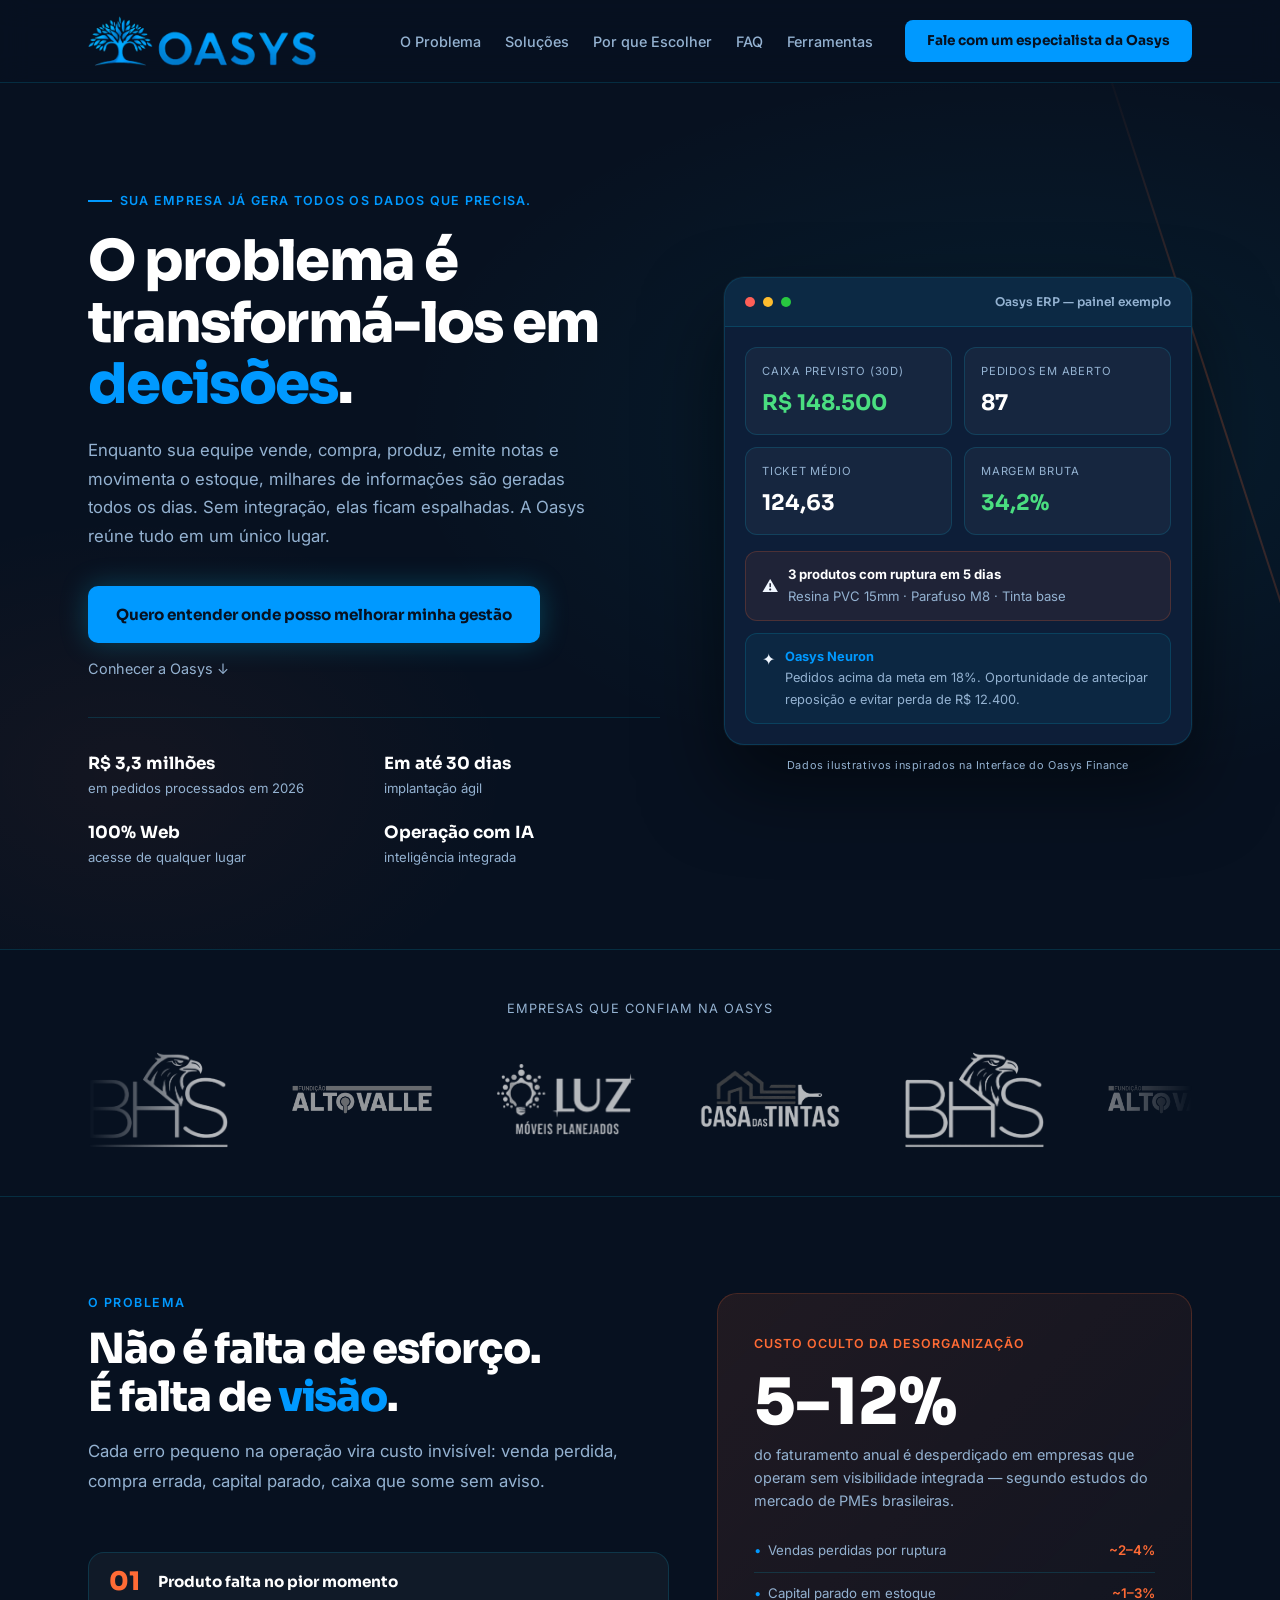
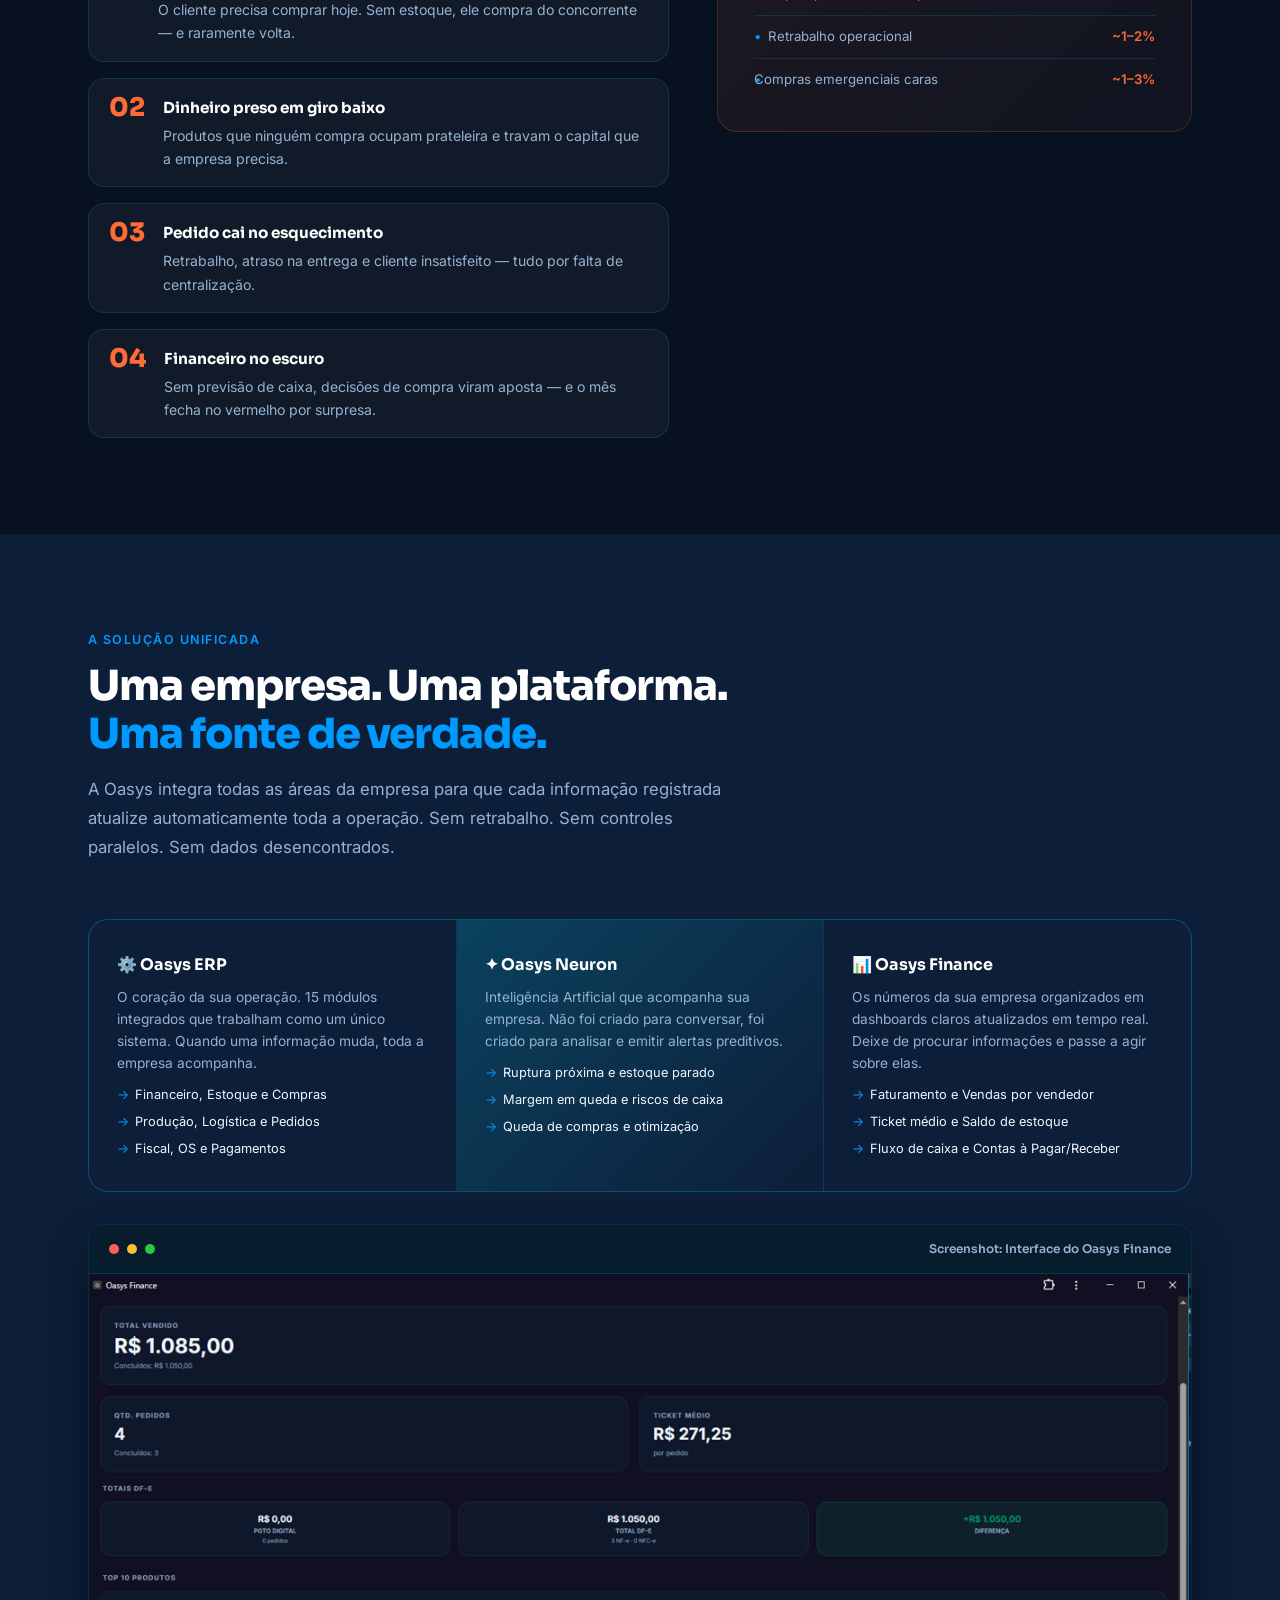
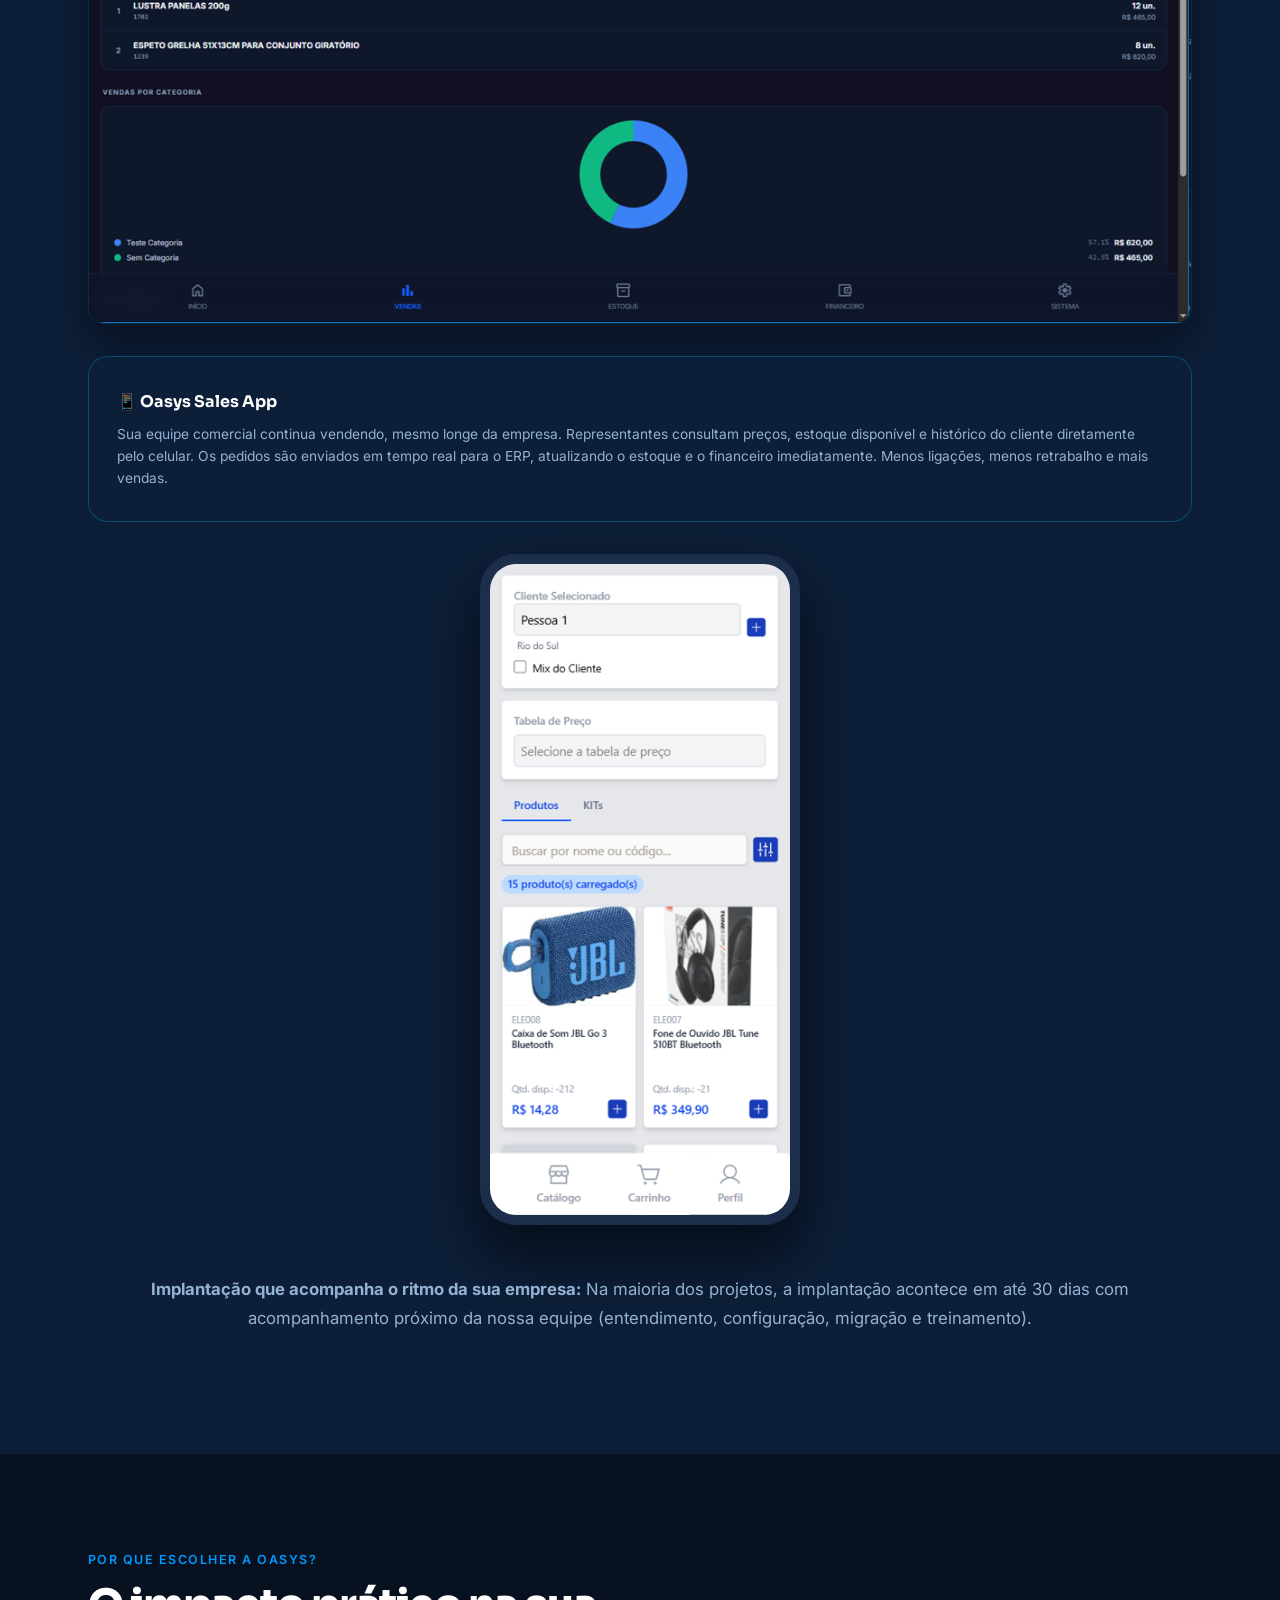
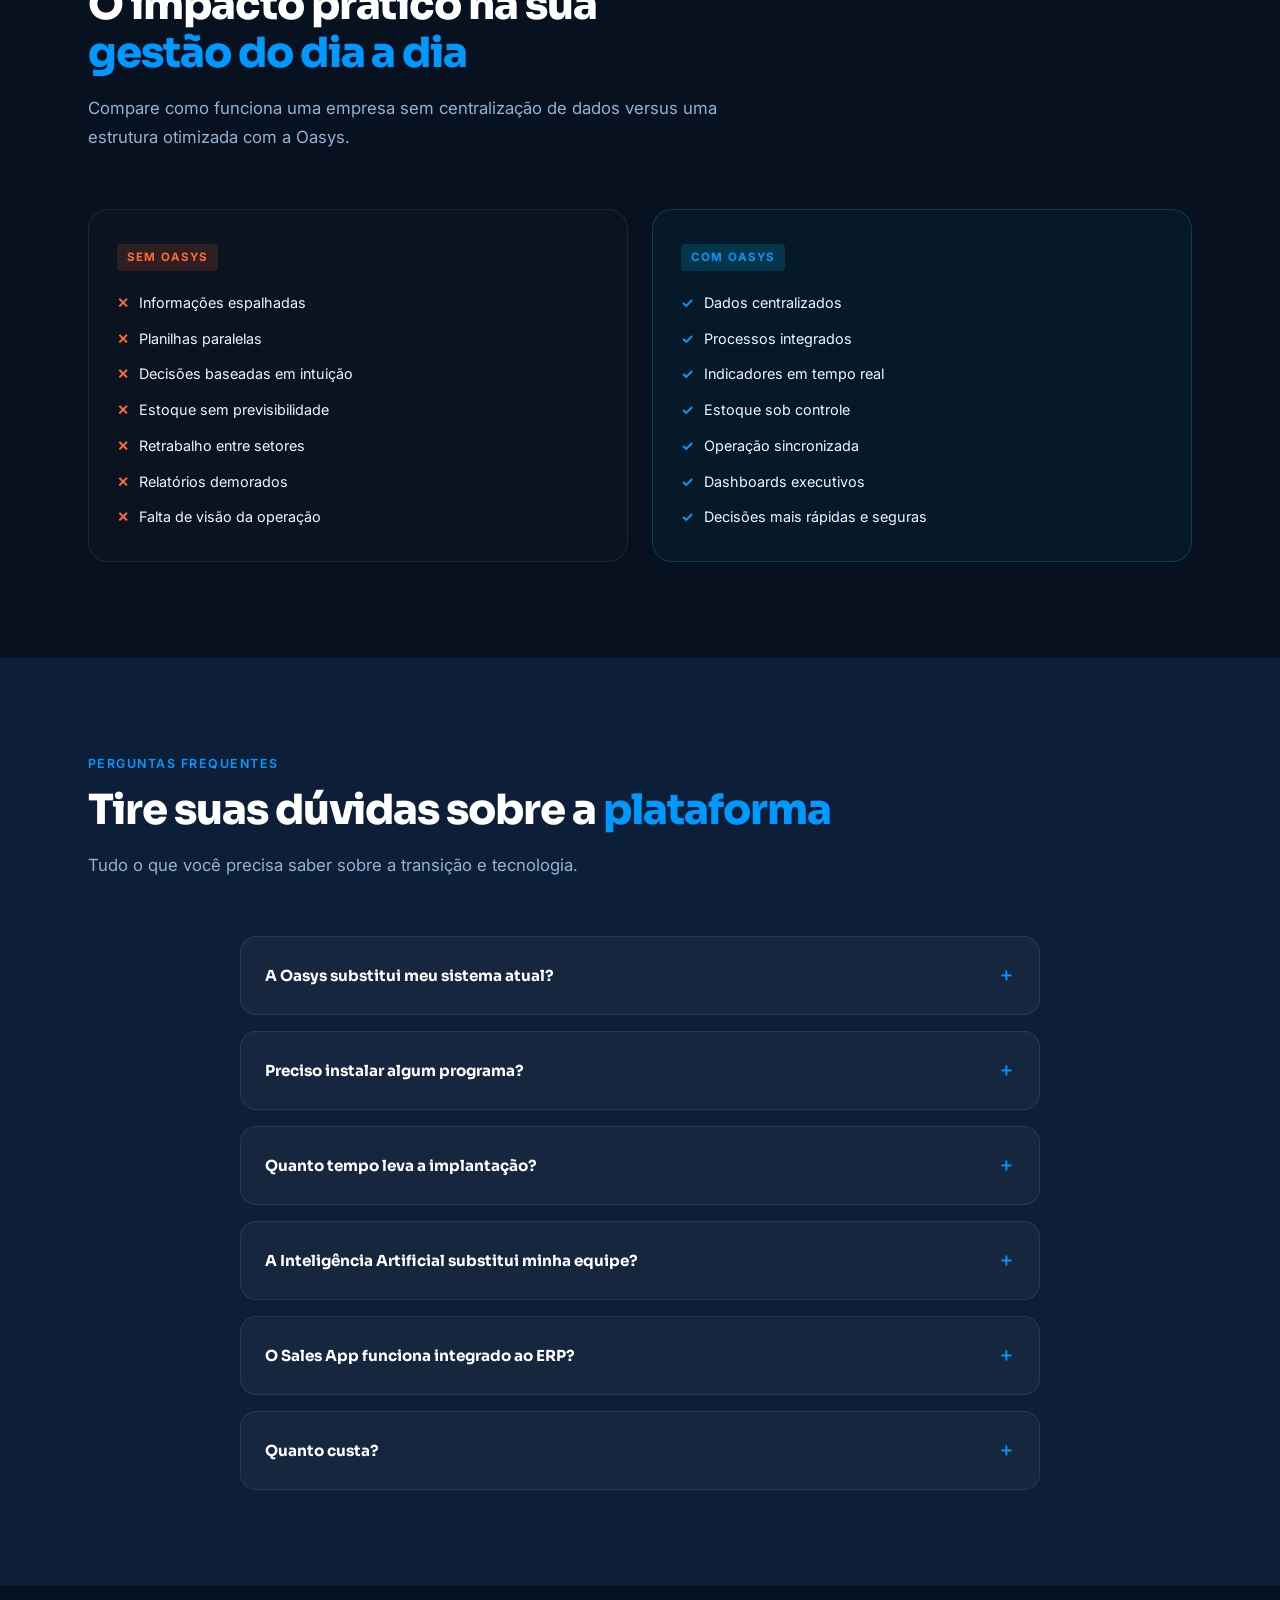
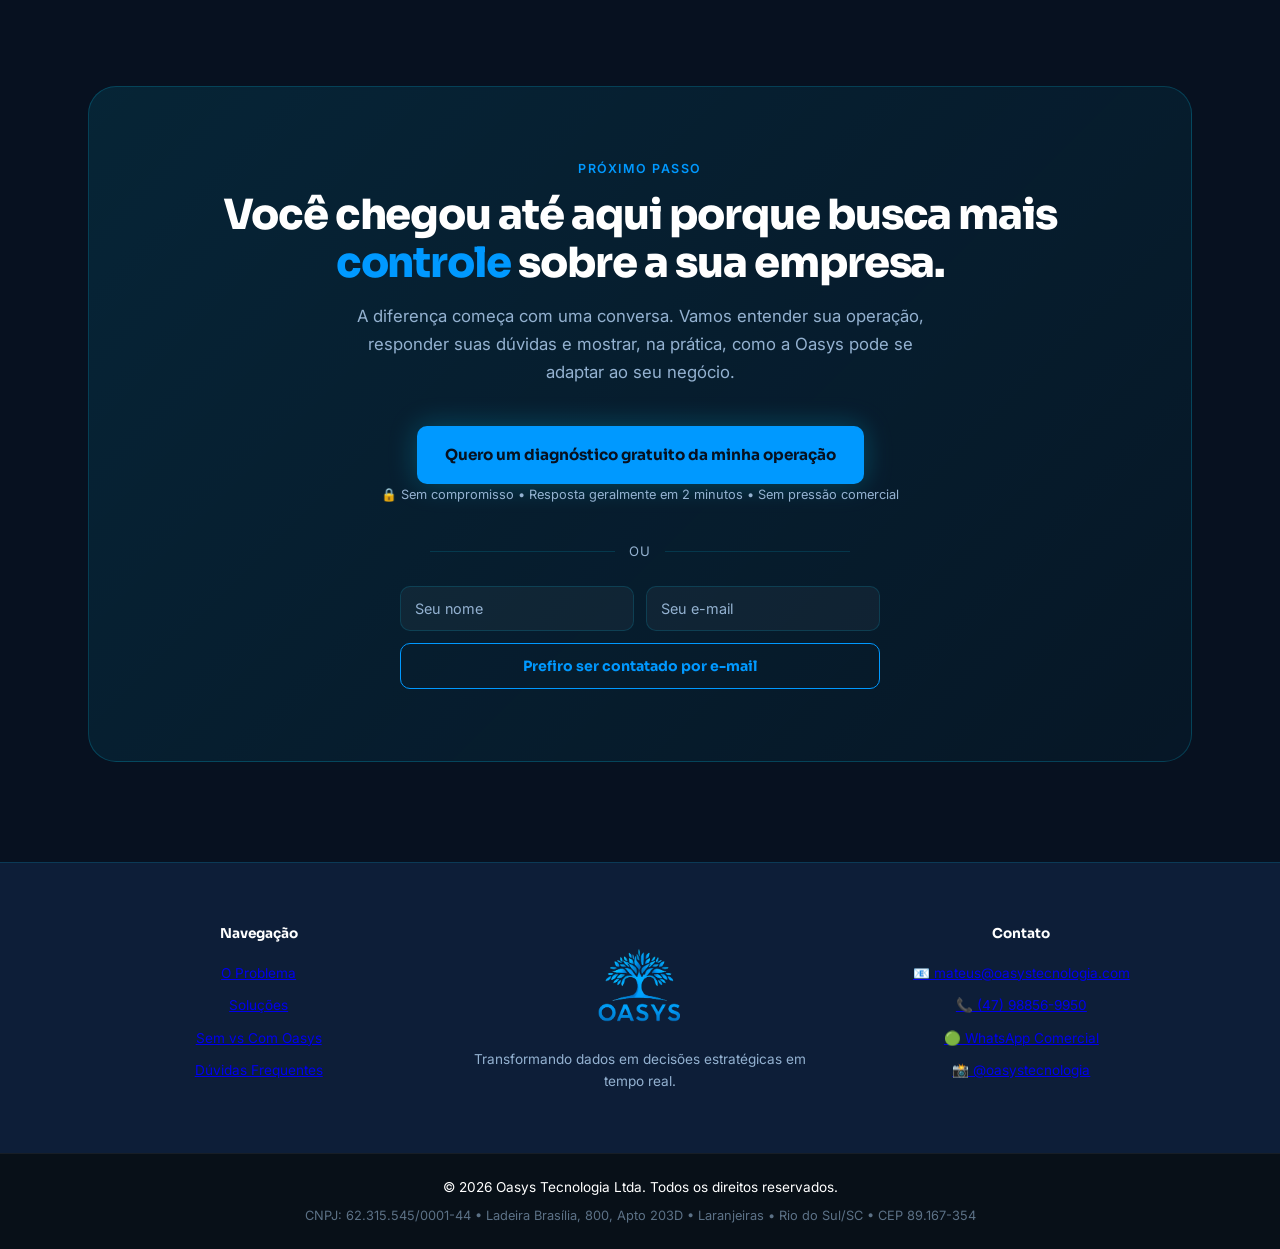
==== index.html @ 2c6b29a7 "feat: trackeamento no meta ads e adição de logos dos clientes na principal" ====
<!DOCTYPE html>
<html lang="pt-BR">
<script>
  !function (t, e) { var o, n, p, r; e.__SV || (window.posthog && window.posthog.__loaded) || (window.posthog = e, e._i = [], e.init = function (i, s, a) { function g(t, e) { var o = e.split("."); 2 == o.length && (t = t[o[0]], e = o[1]), t[e] = function () { t.push([e].concat(Array.prototype.slice.call(arguments, 0))) } } (p = t.createElement("script")).type = "text/javascript", p.crossOrigin = "anonymous", p.async = !0, p.src = s.api_host.replace(".i.posthog.com", "-assets.i.posthog.com") + "/static/array.js", (r = t.getElementsByTagName("script")[0]).parentNode.insertBefore(p, r); var u = e; for (void 0 !== a ? u = e[a] = [] : a = "posthog", u.people = u.people || [], u.toString = function (t) { var e = "posthog"; return "posthog" !== a && (e += "." + a), t || (e += " (stub)"), e }, u.people.toString = function () { return u.toString(1) + ".people (stub)" }, o = "ki Ci init qi Hi pr Bi zi Di capture calculateEventProperties Qi register register_once register_for_session unregister unregister_for_session Ki getFeatureFlag getFeatureFlagPayload getFeatureFlagResult getAllFeatureFlags isFeatureEnabled reloadFeatureFlags updateFlags updateEarlyAccessFeatureEnrollment getEarlyAccessFeatures on onFeatureFlags onSurveysLoaded onSessionId getSurveys getActiveMatchingSurveys renderSurvey displaySurvey cancelPendingSurvey canRenderSurvey canRenderSurveyAsync Xi identify setPersonProperties unsetPersonProperties group resetGroups setPersonPropertiesForFlags resetPersonPropertiesForFlags setGroupPropertiesForFlags resetGroupPropertiesForFlags reset shutdown setIdentity clearIdentity get_distinct_id getGroups get_session_id get_session_replay_url alias set_config startSessionRecording stopSessionRecording sessionRecordingStarted captureException addExceptionStep captureLog startExceptionAutocapture stopExceptionAutocapture loadToolbar get_property getSessionProperty Ji Gi createPersonProfile setInternalOrTestUser Yi Ai rn opt_in_capturing opt_out_capturing has_opted_in_capturing has_opted_out_capturing get_explicit_consent_status is_capturing clear_opt_in_out_capturing Vi debug mr it getPageViewId captureTraceFeedback captureTraceMetric Oi".split(" "), n = 0; n < o.length; n++)g(u, o[n]); e._i.push([i, s, a]) }, e.__SV = 1) }(document, window.posthog || []);
  posthog.init('phc_oNFA5tQmoU3kR3LsPu9twsW7K7VfDBJmHbrfLecJMshD', {
    api_host: 'https://us.i.posthog.com',
    defaults: '2026-05-30',
    person_profiles: 'identified_only', // or 'always' to create profiles for anonymous users as well
  })
</script>

<head>
  <meta http-equiv="Content-Type" content="text/html; charset=UTF-8">
  <meta name="viewport" content="width=device-width, initial-scale=1.0">
  <title>Oasys — Conecte sua operação. Decida com confiança.</title>

  <!-- Meta Pixel Code -->
  <script>
    !function (f, b, e, v, n, t, s) {
      if (f.fbq) return; n = f.fbq = function () {
        n.callMethod ?
          n.callMethod.apply(n, arguments) : n.queue.push(arguments)
      };
      if (!f._fbq) f._fbq = n; n.push = n; n.loaded = !0; n.version = '2.0';
      n.queue = []; t = b.createElement(e); t.async = !0;
      t.src = v; s = b.getElementsByTagName(e)[0];
      s.parentNode.insertBefore(t, s)
    }(window, document, 'script',
      'https://connect.facebook.net/en_US/fbevents.js');
    fbq('init', '1042096091507834');
    fbq('track', 'PageView');
  </script>
  <noscript><img height="1" width="1" style="display:none"
      src="https://www.facebook.com/tr?id=1042096091507834&ev=PageView&noscript=1" /></noscript>
  <!-- End Meta Pixel Code -->

  <link rel="icon" href="assets/favicon_arvore.ico" type="image/x-icon">
  <link href="https://fonts.googleapis.com/css2?family=Inter:wght@400;500;600&family=Sora:wght@700;800&display=swap"
    rel="stylesheet">
  <style>
    *,
    *::before,
    *::after {
      box-sizing: border-box;
      margin: 0;
      padding: 0;
    }

    :root {
      --bg: #071120;
      --bg2: #0D1E38;
      --accent: #0099ff;
      --accent2: #FF6B35;
      --text: #F0F6FF;
      --muted: #94B2D1;
      --border: rgba(0, 212, 255, .15);
      --card-bg: rgba(255, 255, 255, .04);
      --white: #ffffff;
      --r: 16px;
    }

    html {
      scroll-behavior: smooth;
    }

    body {
      font-family: 'Inter', sans-serif;
      background: var(--bg);
      color: var(--text);
      line-height: 1.65;
      -webkit-font-smoothing: antialiased;
    }

    .container {
      max-width: 1160px;
      margin: 0 auto;
      padding: 0 28px;
    }

    /* ─── NAV ─────────────────────────────────────────────── */
    nav {
      position: sticky;
      top: 0;
      z-index: 100;
      background: rgba(7, 17, 32, .88);
      backdrop-filter: blur(14px);
      border-bottom: 1px solid var(--border);
      padding: 16px 0;
    }

    .nav-inner {
      display: flex;
      align-items: center;
      justify-content: space-between;
    }

    .logo {
      font-family: 'Sora', sans-serif;
      font-weight: 800;
      font-size: 1.4rem;
      color: var(--white);
      letter-spacing: -.04em;
      display: flex;
      align-items: center;
      text-decoration: none;
    }

    .logo span {
      color: var(--accent);
    }

    .nav-menu-container {
      display: flex;
      align-items: center;
      gap: 32px;
    }

    .nav-links {
      display: flex;
      list-style: none;
      gap: 24px;
    }

    .nav-links a {
      color: var(--muted);
      text-decoration: none;
      font-size: .9rem;
      font-weight: 500;
      transition: color .2s;
    }

    .nav-links a:hover {
      color: var(--white);
    }

    .nav-cta {
      background: var(--accent);
      color: var(--bg);
      font-family: 'Sora', sans-serif;
      font-weight: 700;
      font-size: .85rem;
      padding: 10px 22px;
      border-radius: 8px;
      text-decoration: none;
      transition: opacity .2s;
    }

    .nav-cta:hover {
      opacity: .85;
    }

    .menu-toggle {
      display: none;
      background: none;
      border: none;
      color: var(--white);
      font-size: 1.5rem;
      cursor: pointer;
    }

    /* ─── HERO ───────────────────────────────────────────── */
    .hero {
      padding: 100px 0 80px;
      position: relative;
      overflow: hidden;
    }

    .hero::before {
      content: '';
      position: absolute;
      inset: 0;
      background:
        radial-gradient(ellipse 70% 60% at 80% 40%, rgba(0, 212, 255, .07) 0%, transparent 70%),
        radial-gradient(ellipse 50% 50% at 10% 80%, rgba(255, 107, 53, .05) 0%, transparent 60%);
      pointer-events: none;
    }

    .hero::after {
      content: '';
      position: absolute;
      top: -40px;
      right: 180px;
      width: 2px;
      height: 140%;
      background: linear-gradient(to bottom, transparent, rgba(255, 107, 53, .25) 30%, rgba(255, 107, 53, .08) 70%, transparent);
      transform: rotate(-18deg);
      transform-origin: top center;
      pointer-events: none;
    }

    .hero-grid {
      display: grid;
      grid-template-columns: 1.1fr .9fr;
      gap: 64px;
      align-items: center;
      position: relative;
      z-index: 1;
    }

    .eyebrow {
      display: inline-flex;
      align-items: center;
      gap: 8px;
      font-size: .78rem;
      font-weight: 600;
      letter-spacing: .1em;
      text-transform: uppercase;
      color: var(--accent);
      margin-bottom: 20px;
    }

    .eyebrow::before {
      content: '';
      display: block;
      width: 24px;
      height: 2px;
      background: var(--accent);
    }

    h1 {
      font-family: 'Sora', sans-serif;
      font-size: clamp(2.4rem, 4.5vw, 3.5rem);
      font-weight: 800;
      line-height: 1.1;
      letter-spacing: -.03em;
      color: var(--white);
      margin-bottom: 20px;
    }

    h1 em {
      font-style: normal;
      color: var(--accent);
    }

    .hero-sub {
      font-size: 1.05rem;
      color: var(--muted);
      max-width: 500px;
      margin-bottom: 36px;
      line-height: 1.7;
    }

    .hero-actions {
      display: flex;
      gap: 14px;
      flex-wrap: wrap;
      align-items: center;
    }

    .btn-primary {
      display: inline-block;
      background: var(--accent);
      color: var(--bg);
      font-family: 'Sora', sans-serif;
      font-weight: 700;
      font-size: clamp(0.85rem, 2vw, 0.95rem);
      padding: 16px 28px;
      border-radius: 10px;
      text-decoration: none;
      transition: transform .18s, box-shadow .18s;
      box-shadow: 0 0 28px rgba(0, 212, 255, .25);
      white-space: nowrap;
      text-align: center;
    }

    .btn-primary:hover {
      transform: translateY(-2px);
      box-shadow: 0 0 40px rgba(0, 212, 255, .4);
    }

    .link-secondary {
      font-size: .9rem;
      color: var(--muted);
      text-decoration: none;
      transition: color .2s;
      display: flex;
      align-items: center;
      gap: 6px;
    }

    .link-secondary:hover {
      color: var(--text);
    }

    .proof-bar {
      margin-top: 36px;
      display: grid;
      grid-template-columns: repeat(2, 1fr);
      gap: 20px;
      padding-top: 32px;
      border-top: 1px solid var(--border);
    }

    .proof-item {
      font-size: .82rem;
      color: var(--muted);
    }

    .proof-item strong {
      color: var(--white);
      font-size: 1.05rem;
      display: block;
      font-family: 'Sora', sans-serif;
    }

    /* ─── DASHBOARD MOCK ─────────────────────────────────── */
    .dashboard {
      background: var(--bg2);
      border: 1px solid var(--border);
      border-radius: 20px;
      overflow: hidden;
      box-shadow: 0 40px 80px rgba(0, 0, 0, .5), 0 0 0 1px rgba(255, 255, 255, .04);
    }

    .dash-header {
      background: rgba(0, 212, 255, .06);
      padding: 14px 20px;
      border-bottom: 1px solid var(--border);
      display: flex;
      align-items: center;
      gap: 8px;
    }

    .dot {
      width: 10px;
      height: 10px;
      border-radius: 50%;
    }

    .dot-r {
      background: #ff5f57;
    }

    .dot-y {
      background: #febc2e;
    }

    .dot-g {
      background: #28c840;
    }

    .dash-title {
      margin-left: auto;
      font-size: .75rem;
      color: var(--muted);
      font-family: 'Sora', sans-serif;
      font-weight: 600;
    }

    .dash-body {
      padding: 20px;
    }

    .kpi-row {
      display: grid;
      grid-template-columns: repeat(2, 1fr);
      gap: 12px;
      margin-bottom: 16px;
    }

    .kpi {
      background: rgba(255, 255, 255, .04);
      border: 1px solid var(--border);
      border-radius: 12px;
      padding: 14px 16px;
      transition: transform 0.2s;
    }

    .kpi:hover {
      transform: scale(1.02);
    }

    .kpi-label {
      font-size: .7rem;
      color: var(--muted);
      text-transform: uppercase;
      letter-spacing: .07em;
      margin-bottom: 4px;
    }

    .kpi-val {
      font-family: 'Sora', sans-serif;
      font-weight: 700;
      font-size: 1.35rem;
      color: var(--white);
    }

    .kpi-val.good {
      color: #4ADE80;
    }

    .kpi-val.warn {
      color: var(--accent2);
    }

    .alert-row {
      background: rgba(255, 107, 53, .08);
      border: 1px solid rgba(255, 107, 53, .2);
      border-radius: 12px;
      padding: 12px 16px;
      font-size: .82rem;
      display: flex;
      align-items: center;
      gap: 10px;
      margin-bottom: 12px;
      animation: pulse 2s infinite alternate;
    }

    @keyframes pulse {
      0% {
        border-color: rgba(255, 107, 53, .2);
      }

      100% {
        border-color: rgba(255, 107, 53, .5);
      }
    }

    .alert-icon {
      font-size: 1rem;
      flex-shrink: 0;
    }

    .insight-row {
      background: rgba(0, 212, 255, .05);
      border: 1px solid rgba(0, 212, 255, .15);
      border-radius: 12px;
      padding: 12px 16px;
      font-size: .82rem;
      display: flex;
      align-items: flex-start;
      gap: 10px;
    }

    .insight-icon {
      font-size: 1rem;
      flex-shrink: 0;
    }

    .mock-badge {
      margin-top: 12px;
      font-size: .68rem;
      color: var(--muted);
      text-align: center;
      letter-spacing: .05em;
    }


    /* ─────────────────────────────────────────────
   CONTAINER PARA PRINTS DO SISTEMA
───────────────────────────────────────────── */

    .system-screenshot-container {
      margin-top: 32px;
      background: var(--bg);
      border: 1px solid var(--border);
      border-radius: 16px;
      overflow: hidden;
      box-shadow: 0 20px 40px rgba(0, 0, 0, .4);
    }

    .system-screenshot-placeholder {
      width: 100%;
      overflow: hidden;
      background: rgba(255, 255, 255, .01);
    }

    .system-screenshot-placeholder img {
      display: block;
      width: 100%;
      height: auto;
    }

    /* ─────────────────────────────────────────────
   MOCKUP DO CELULAR
───────────────────────────────────────────── */

    .phone-mockup-container {
      width: min(320px, 100%);
      margin: 32px auto 0;
      border: 10px solid #1c2e4a;
      border-radius: 36px;
      background: var(--bg);
      box-shadow: 0 30px 60px rgba(0, 0, 0, .6);
      overflow: hidden;
    }

    .phone-mockup-container img {
      display: block;
      width: 100%;
      height: auto;
    }

    .phone-screen-placeholder {
      width: 100%;
      overflow: hidden;
    }

    .phone-screen-placeholder img {
      display: block;
      width: 100%;
      height: auto;
    }

    /* ─── SECTION BASE ───────────────────────────────────── */
    section {
      padding: 96px 0;
    }

    .section-label {
      font-size: .78rem;
      font-weight: 600;
      letter-spacing: .12em;
      text-transform: uppercase;
      color: var(--accent);
      margin-bottom: 12px;
    }

    h2 {
      font-family: 'Sora', sans-serif;
      font-size: clamp(1.8rem, 4vw, 2.6rem);
      font-weight: 800;
      line-height: 1.15;
      letter-spacing: -.025em;
      color: var(--white);
      margin-bottom: 16px;
    }

    h2 em {
      font-style: normal;
      color: var(--accent);
    }

    .lead {
      font-size: 1.05rem;
      color: var(--muted);
      max-width: 650px;
      line-height: 1.75;
      margin-bottom: 56px;
    }

    /* ─── PROBLEMA ───────────────────────────────────────── */
    .problem-section {
      background: var(--bg);
    }

    .problem-grid {
      display: grid;
      grid-template-columns: 1.1fr 0.9fr;
      gap: 48px;
      align-items: start;
    }

    .problem-list {
      list-style: none;
      display: flex;
      flex-direction: column;
      gap: 16px;
    }

    .problem-item {
      display: flex;
      gap: 18px;
      align-items: flex-start;
      padding: 16px 20px;
      background: var(--card-bg);
      border: 1px solid var(--border);
      border-radius: var(--r);
    }

    .problem-num {
      font-family: 'Sora', sans-serif;
      font-weight: 800;
      font-size: 1.6rem;
      color: var(--accent2);
      line-height: 1;
      flex-shrink: 0;
    }

    .problem-text h3 {
      font-family: 'Sora', sans-serif;
      font-size: 0.95rem;
      font-weight: 700;
      color: var(--white);
      margin-bottom: 4px;
    }

    .problem-text p {
      font-size: .88rem;
      color: var(--muted);
    }

    .cost-callout {
      background: linear-gradient(135deg, rgba(0, 212, 255, .08), rgba(0, 212, 255, .02));
      border: 1px solid var(--border);
      border-radius: 20px;
      padding: 40px 36px;
      position: sticky;
      top: 100px;
    }

    .cost-label {
      font-size: .78rem;
      color: var(--accent);
      font-weight: 600;
      letter-spacing: .08em;
      text-transform: uppercase;
      margin-bottom: 16px;
    }

    .cost-big {
      font-family: 'Sora', sans-serif;
      font-size: 2rem;
      font-weight: 800;
      line-height: 1.2;
      color: var(--white);
      margin-bottom: 16px;
    }

    .cost-desc {
      font-size: .9rem;
      color: var(--muted);
      line-height: 1.6;
      margin-bottom: 24px;
    }

    .cost-items {
      display: flex;
      flex-direction: column;
      gap: 12px;
    }

    .cost-line {
      font-size: .88rem;
      color: var(--text);
      padding-left: 14px;
      position: relative;
    }

    .cost-line::before {
      content: '•';
      color: var(--accent);
      position: absolute;
      left: 0;
    }

    .cost-callout {
      background: linear-gradient(135deg, rgba(255, 107, 53, .1), rgba(255, 107, 53, .04));
      border: 1px solid rgba(255, 107, 53, .2);
      border-radius: 20px;
      padding: 40px 36px;
      position: sticky;
      top: 100px;
    }

    .cost-label {
      font-size: .78rem;
      color: var(--accent2);
      font-weight: 600;
      letter-spacing: .08em;
      text-transform: uppercase;
      margin-bottom: 16px;
    }

    .cost-big {
      font-family: 'Sora', sans-serif;
      font-size: 4rem;
      font-weight: 800;
      line-height: 1;
      color: var(--white);
      margin-bottom: 8px;
    }

    .cost-desc {
      font-size: .9rem;
      color: var(--muted);
      line-height: 1.6;
      margin-bottom: 28px;
    }

    .cost-items {
      display: flex;
      flex-direction: column;
      gap: 10px;
    }

    .cost-line {
      display: flex;
      justify-content: space-between;
      font-size: .83rem;
      padding-bottom: 10px;
      border-bottom: 1px solid var(--border);
      color: var(--muted);
    }

    .cost-line:last-child {
      border: 0;
      padding: 0;
    }

    .cost-line span:last-child {
      color: var(--accent2);
      font-weight: 600;
    }


    /* ─── SOLUÇÃO (MÓDULOS) ──────────────────────────────── */
    .solution-section {
      background: var(--bg2);
    }

    .features-grid {
      display: grid;
      grid-template-columns: repeat(3, 1fr);
      gap: 1px;
      background: var(--border);
      border: 1px solid var(--border);
      border-radius: 20px;
      overflow: hidden;
    }

    .feature-tile {
      background: var(--bg2);
      padding: 32px 28px;
    }

    .feature-tile.neuron {
      background: linear-gradient(135deg, rgba(0, 212, 255, .06), var(--bg2));
    }

    .feature-icon {
      font-size: 1.6rem;
      margin-bottom: 14px;
      display: block;
    }

    .feature-tile h3 {
      font-family: 'Sora', sans-serif;
      font-size: 1rem;
      font-weight: 700;
      color: var(--white);
      margin-bottom: 8px;
    }

    .feature-tile p {
      font-size: .86rem;
      color: var(--muted);
      line-height: 1.6;
    }

    .feature-tile ul {
      list-style: none;
      margin-top: 10px;
      display: flex;
      flex-direction: column;
      gap: 6px;
    }

    .feature-tile ul li {
      font-size: 0.8rem;
      color: var(--text);
      display: flex;
      gap: 6px;
    }

    .feature-tile ul li::before {
      content: '→';
      color: var(--accent);
    }

    /* ─── TABELA COMPARATIVA ────────────────────────────── */
    .fit-section {
      background: var(--bg);
    }

    .fit-grid {
      display: grid;
      grid-template-columns: 1fr 1fr;
      gap: 24px;
    }

    .fit-card {
      border-radius: 20px;
      padding: 32px 28px;
      border: 1px solid;
    }

    .fit-card.no {
      background: rgba(255, 107, 53, .02);
      border-color: rgba(255, 107, 53, .15);
    }

    .fit-card.yes {
      background: rgba(0, 212, 255, .04);
      border-color: rgba(0, 212, 255, .2);
    }

    .fit-badge {
      display: inline-block;
      font-size: .72rem;
      font-weight: 700;
      text-transform: uppercase;
      letter-spacing: .1em;
      padding: 4px 10px;
      border-radius: 4px;
      margin-bottom: 20px;
    }

    .fit-badge.no {
      background: rgba(255, 107, 53, .15);
      color: var(--accent2);
    }

    .fit-badge.yes {
      background: rgba(0, 212, 255, .15);
      color: var(--accent);
    }

    .fit-list {
      list-style: none;
      display: flex;
      flex-direction: column;
      gap: 12px;
    }

    .fit-list li {
      font-size: .9rem;
      color: var(--text);
      display: flex;
      gap: 10px;
      align-items: center;
    }

    .fit-card.no .fit-list li::before {
      content: '✕';
      color: var(--accent2);
      font-weight: 700;
    }

    .fit-card.yes .fit-list li::before {
      content: '✓';
      color: var(--accent);
      font-weight: 700;
    }

    /* ─── FAQ ────────────────────────────────────────────── */
    .faq-section {
      background: var(--bg2);
    }

    .faq-grid {
      display: grid;
      grid-template-columns: 1fr;
      gap: 16px;
      max-width: 800px;
      margin: 0 auto;
    }

    .faq-item {
      background: var(--card-bg);
      border: 1px solid var(--border);
      border-radius: var(--r);
      overflow: hidden;
    }

    .faq-item details {
      padding: 24px;
    }

    .faq-item summary {
      font-family: 'Sora', sans-serif;
      font-size: .95rem;
      font-weight: 700;
      color: var(--white);
      cursor: pointer;
      list-style: none;
      display: flex;
      justify-content: space-between;
      align-items: center;
    }

    .faq-item summary::after {
      content: '＋';
      color: var(--accent);
      font-size: 1.1rem;
    }

    .faq-item details[open] summary::after {
      content: '✕';
    }

    .faq-item p {
      font-size: .88rem;
      color: var(--muted);
      line-height: 1.7;
      margin-top: 14px;
    }

    /* ─── CTA FINAL ──────────────────────────────────────── */
    .cta-section {
      background: var(--bg);
      padding: 100px 0;
    }

    .cta-box {
      background: linear-gradient(135deg, rgba(0, 212, 255, .1), rgba(0, 212, 255, .03));
      border: 1px solid rgba(0, 212, 255, .2);
      border-radius: 28px;
      padding: 72px 64px;
      text-align: center;
      position: relative;
      overflow: hidden;
    }

    .cta-box h2 {
      font-size: clamp(1.8rem, 4vw, 2.6rem);
      margin-bottom: 16px;
    }

    .cta-box p {
      font-size: 1.05rem;
      color: var(--muted);
      margin-bottom: 40px;
      max-width: 580px;
      margin-left: auto;
      margin-right: auto;
    }

    .cta-micro {
      margin-top: 24px;
      font-size: .85rem;
      color: var(--muted);
      max-width: 600px;
      margin-left: auto;
      margin-right: auto;
      line-height: 1.5;
    }

    /* ─── CAPTURA ALTERNATIVA (E-MAIL) ───────────────────── */
    .cta-divider {
      display: flex;
      align-items: center;
      gap: 14px;
      max-width: 420px;
      margin: 36px auto 24px;
      color: var(--muted);
      font-size: .82rem;
      text-transform: uppercase;
      letter-spacing: .06em;
    }

    .cta-divider::before,
    .cta-divider::after {
      content: '';
      flex: 1;
      height: 1px;
      background: var(--border);
    }

    .lead-form {
      display: grid;
      grid-template-columns: 1fr 1fr;
      gap: 12px;
      max-width: 480px;
      margin: 0 auto;
      text-align: left;
    }

    .lead-form input {
      grid-column: span 1;
      background: var(--card-bg);
      border: 1px solid var(--border);
      border-radius: 10px;
      padding: 13px 14px;
      color: var(--text);
      font-family: 'Inter', sans-serif;
      font-size: .9rem;
      width: 100%;
    }

    .lead-form input::placeholder {
      color: var(--muted);
    }

    .lead-form input:focus {
      outline: none;
      border-color: var(--accent);
    }

    .lead-form button {
      grid-column: span 2;
      background: transparent;
      border: 1px solid var(--accent);
      color: var(--accent);
      font-family: 'Sora', sans-serif;
      font-weight: 700;
      font-size: .88rem;
      padding: 13px 20px;
      border-radius: 10px;
      cursor: pointer;
      transition: background .18s, color .18s;
    }

    .lead-form button:hover {
      background: var(--accent);
      color: var(--bg);
    }

    .lead-form-msg {
      grid-column: span 2;
      text-align: center;
      font-size: .85rem;
      font-weight: 600;
      display: none;
    }

    .lead-form-msg.show {
      display: block;
      color: var(--good);
    }

    @media (max-width: 520px) {
      .lead-form input {
        grid-column: span 2;
      }
    }

    /* ─── LOGOS DE CLIENTES ──────────────────────────────── */
    .logos-section {
      padding: 48px 0;
      border-top: 1px solid var(--border);
      border-bottom: 1px solid var(--border);
      overflow: hidden;
    }

    .logos-label {
      text-align: center;
      font-size: .8rem;
      color: var(--muted);
      text-transform: uppercase;
      letter-spacing: .08em;
      margin-bottom: 32px;
    }

    .logos-track-wrap {
      overflow: hidden;
      -webkit-mask-image: linear-gradient(90deg, transparent, #000 10%, #000 90%, transparent);
      mask-image: linear-gradient(90deg, transparent, #000 10%, #000 90%, transparent);
    }

    .logos-track {
      display: flex;
      align-items: center;
      gap: 64px;
      width: max-content;
      animation: logos-scroll 22s linear infinite;
    }

    .logos-track:hover {
      animation-play-state: paused;
    }

    .logos-track img {
      max-height: 140px;
      max-width: 140px;
      width: auto;
      height: auto;
      flex-shrink: 0;
      filter: grayscale(100%) brightness(1.6);
      opacity: .7;
      transition: opacity .18s, filter .18s;
    }

    .logos-track img:hover {
      filter: none;
      opacity: 1;
    }

    @keyframes logos-scroll {
      from {
        transform: translateX(0);
      }

      to {
        transform: translateX(-50%);
      }
    }

    /* ─── FOOTER ─────────────────────────────────────────── */
    footer {
      background: var(--bg2);
      border-top: 1px solid var(--border);
      padding: 28px 0;
      font-size: .8rem;
      color: var(--muted);
      text-align: center;
    }

    /* ─── RESPONSIVE ─────────────────────────────────────── */
    @media (max-width: 900px) {

      .hero-grid,
      .problem-grid,
      .fit-grid {
        grid-template-columns: 1fr;
      }

      .features-grid {
        grid-template-columns: 1fr 1fr;
      }

      .cost-callout {
        position: static;
      }

      .cta-box {
        padding: 48px 24px;
      }

      h1 {
        font-size: 2.2rem;
      }

      .menu-toggle {
        display: block;
        order: 3;
      }

      .logo {
        order: 1;
      }

      .nav-menu-container {
        order: 2;
      }

      .nav-links {
        display: none;
        position: absolute;
        top: 100%;
        left: 0;
        width: 100%;
        background: var(--bg);
        border-bottom: 1px solid var(--border);
        flex-direction: column;
        padding: 24px;
        gap: 16px;
        text-align: center;
        z-index: 99;
      }

      .nav-links.show {
        display: flex;
      }

      nav .nav-cta {
        display: none;
      }
    }

    @media (max-width: 600px) {

      .features-grid,
      .kpi-row {
        grid-template-columns: 1fr;
      }

      h2 {
        font-size: 1.6rem;
      }

      /* 💡 AJUSTES PARA NÃO QUEBRAR NO MOBILE: */

      /* Ajustes para a seção Hero */
      .hero-actions {
        flex-direction: column;
        /* Coloca os botões um embaixo do outro */
        align-items: stretch;
        /* Faz os botões ocuparem a mesma largura */
        gap: 16px;
      }

      .btn-primary {
        white-space: normal;
        /* Permite que o texto do botão quebre linha se necessário */
        padding: 16px 20px;
      }

      h1 {
        font-size: 1.9rem !important;
        /* Força o título a diminuir no celular */
      }

      .proof-bar {
        grid-template-columns: 1fr;
        /* Transforma os destaques do topo em uma coluna só */
        gap: 16px;
      }

      /* Evita que o mockup do celular estoure a largura máxima da tela */
      .phone-mockup-container {
        max-width: calc(100% - 20px);
      }

      /* Força as colunas do rodapé a ficarem em uma linha só no celular */
      footer .container {
        grid-template-columns: 1fr !important;
        text-align: center;
        gap: 24px;
      }

      /* Permite que o texto longo do CNPJ quebre linha se a tela for muito pequena */
      footer p {
        word-break: break-word;
      }
    }
  </style>
</head>

<body>

  <nav>
    <div class="container nav-inner">
      <a href="index.html" class="logo">
        <img src="assets/logohorizontal.png" alt="Oasys ERP" style="height: 50px; width: auto; display: block;">
      </a>

      <button class="menu-toggle" aria-label="Abrir menu" style="order: 3;">☰</button>

      <div class="nav-menu-container" style="order: 2;">
        <ul class="nav-links">
          <li><a href="#problema">O Problema</a></li>
          <li><a href="#solucao">Soluções</a></li>
          <li><a href="#comparativo">Por que Escolher</a></li>
          <li><a href="#faq">FAQ</a></li>
          <li><a href="ferramentas.html">Ferramentas</a></li>
        </ul>
        <a href="#diagnostico" class="nav-cta">Fale com um especialista da Oasys</a>
      </div>
    </div>
  </nav>

  <section class="hero">
    <div class="container">
      <div class="hero-grid">
        <div>
          <div class="eyebrow">Sua empresa já gera todos os dados que precisa.</div>
          <h1>O problema é transformá-los em <em>decisões</em>.</h1>
          <p class="hero-sub">
            Enquanto sua equipe vende, compra, produz, emite notas e movimenta o estoque, milhares de informações são
            geradas todos os dias. Sem integração, elas ficam espalhadas. A Oasys reúne tudo em um único lugar.
          </p>

          <div class="hero-actions">
            <a href="#diagnostico" class="btn-primary" onclick="posthog.capture('cta_clicked', {
      location: 'diagnostico'
  })">Quero entender onde posso melhorar minha gestão </a>
            <a href="#solucao" class="link-secondary">Conhecer a Oasys ↓</a>
          </div>

          <div class="proof-bar">
            <div class="proof-item">
              <strong>R$ 3,3 milhões</strong>
              em pedidos processados em 2026
            </div>
            <div class="proof-item">
              <strong>Em até 30 dias</strong>
              implantação ágil
            </div>
            <div class="proof-item">
              <strong>100% Web</strong>
              acesse de qualquer lugar
            </div>
            <div class="proof-item">
              <strong>Operação com IA</strong>
              inteligência integrada
            </div>
          </div>
        </div>

        <div>
          <div class="dashboard">
            <div class="dash-header">
              <div class="dot dot-r"></div>
              <div class="dot dot-y"></div>
              <div class="dot dot-g"></div>
              <span class="dash-title">Oasys ERP — painel exemplo</span>
            </div>
            <div class="dash-body">
              <div class="kpi-row">
                <div class="kpi">
                  <div class="kpi-label">Caixa previsto (30d)</div>
                  <div class="kpi-val good">R$ 148.500</div>
                </div>
                <div class="kpi">
                  <div class="kpi-label">Pedidos em aberto</div>
                  <div class="kpi-val">87</div>
                </div>
                <div class="kpi">
                  <div class="kpi-label">Ticket Médio</div>
                  <div class="kpi-val">124,63 </div>
                </div>
                <div class="kpi">
                  <div class="kpi-label">Margem bruta</div>
                  <div class="kpi-val good">34,2%</div>
                </div>
              </div>

              <div class="alert-row">
                <span class="alert-icon">⚠️</span>
                <div>
                  <strong style="color:#fff;font-size:.82rem;">3 produtos com ruptura em 5 dias</strong><br>
                  <span style="color:var(--muted)">Resina PVC 15mm · Parafuso M8 · Tinta base</span>
                </div>
              </div>

              <div class="insight-row">
                <span class="insight-icon">✦</span>
                <div>
                  <strong style="color:var(--accent);font-size:.8rem;">Oasys Neuron</strong><br>
                  <span style="color:var(--muted);font-size:.8rem;">Pedidos acima da meta em 18%. Oportunidade de
                    antecipar reposição e evitar perda de R$ 12.400.</span>
                </div>
              </div>
            </div>
          </div>
          <div class="mock-badge">Dados ilustrativos inspirados na Interface do Oasys Finance</div>
        </div>
      </div>
    </div>
    </div>
  </section>

  <!--
    SEÇÃO DE LOGOS DE CLIENTES
    Substitua cada src="assets/logo-cliente-X.png" pelo logo real do cliente
    (ideal: PNG com fundo transparente, altura entre 80–120px para boa nitidez).
    Se tiver menos de 4 logos por enquanto, pode remover os itens extras
    ou repetir/ajustar o grid para 2 ou 3 colunas em .logos-grid no CSS acima.
  -->

  <section class="logos-section">
    <div class="container">
      <div class="logos-label">Empresas que confiam na Oasys</div>
      <div class="logos-track-wrap">
        <div class="logos-track">
          <img src="assets/bhs.png" alt="BHS Distribuidora">
          <img src="assets/Fundaltovalle.png" alt="Fundição Alto Valle">
          <img src="assets/Luzmoveis.png" alt="Luz Móveis Planejados">
          <img src="assets/casadastintas.png" alt="Casa das Tintas Agrolândia">
          <!-- repetição idêntica abaixo — necessária para o loop ficar contínuo -->
          <img src="assets/bhs.png" alt="BHS Distribuidora">
          <img src="assets/Fundaltovalle.png" alt="Fundição Alto Valle">
          <img src="assets/Luzmoveis.png" alt="Luz Móveis Planejados">
          <img src="assets/casadastintas.png" alt="Casa das Tintas Agrolândia">
          <!-- repetição idêntica abaixo — necessária para o loop ficar contínuo -->
          <img src="assets/bhs.png" alt="BHS Distribuidora">
          <img src="assets/Fundaltovalle.png" alt="Fundição Alto Valle">
          <img src="assets/Luzmoveis.png" alt="Luz Móveis Planejados">
          <img src="assets/casadastintas.png" alt="Casa das Tintas Agrolândia">
        </div>
      </div>
    </div>
  </section>

  <section class="problem-section" id="problema">
    <div class="container">
      <div class="problem-grid">

        <div>
          <div class="section-label">O problema</div>
          <h2>Não é falta de esforço.<br>É falta de <em>visão</em>.</h2>
          <p class="lead">Cada erro pequeno na operação vira custo invisível: venda perdida, compra errada, capital
            parado, caixa que some sem aviso.</p>

          <ul class="problem-list">
            <li class="problem-item">
              <span class="problem-num">01</span>
              <div class="problem-text">
                <h3>Produto falta no pior momento</h3>
                <p>O cliente precisa comprar hoje. Sem estoque, ele compra do concorrente — e raramente volta.</p>
              </div>
            </li>
            <li class="problem-item">
              <span class="problem-num">02</span>
              <div class="problem-text">
                <h3>Dinheiro preso em giro baixo</h3>
                <p>Produtos que ninguém compra ocupam prateleira e travam o capital que a empresa precisa.</p>
              </div>
            </li>
            <li class="problem-item">
              <span class="problem-num">03</span>
              <div class="problem-text">
                <h3>Pedido cai no esquecimento</h3>
                <p>Retrabalho, atraso na entrega e cliente insatisfeito — tudo por falta de centralização.</p>
              </div>
            </li>
            <li class="problem-item">
              <span class="problem-num">04</span>
              <div class="problem-text">
                <h3>Financeiro no escuro</h3>
                <p>Sem previsão de caixa, decisões de compra viram aposta — e o mês fecha no vermelho por surpresa.</p>
              </div>
            </li>
          </ul>
        </div>

        <div>
          <div class="cost-callout">
            <div class="cost-label">Custo oculto da desorganização</div>
            <div class="cost-big">5–12%</div>
            <p class="cost-desc">do faturamento anual é desperdiçado em empresas que operam sem visibilidade integrada —
              segundo estudos do mercado de PMEs brasileiras.</p>
            <div class="cost-items">
              <div class="cost-line"><span>Vendas perdidas por ruptura</span><span>~2–4%</span></div>
              <div class="cost-line"><span>Capital parado em estoque</span><span>~1–3%</span></div>
              <div class="cost-line"><span>Retrabalho operacional</span><span>~1–2%</span></div>
              <div class="cost-line"><span> Compras emergenciais caras</span><span>~1–3%</span></div>
            </div>
          </div>
        </div>

      </div>
    </div>
  </section>

  <section class="solution-section" id="solucao">
    <div class="container">
      <div class="section-label">A Solução Unificada</div>
      <h2>Uma empresa. Uma plataforma.<br><em>Uma fonte de verdade.</em></h2>
      <p class="lead">A Oasys integra todas as áreas da empresa para que cada informação registrada atualize
        automaticamente toda a operação. Sem retrabalho. Sem controles paralelos. Sem dados desencontrados.</p>

      <div class="features-grid">
        <div class="feature-tile">
          <h3>⚙️ Oasys ERP</h3>
          <p>O coração da sua operação. 15 módulos integrados que trabalham como um único sistema. Quando uma
            informação muda, toda a empresa acompanha.</p>
          <ul>
            <li>Financeiro, Estoque e Compras</li>
            <li>Produção, Logística e Pedidos</li>
            <li>Fiscal, OS e Pagamentos</li>
          </ul>
        </div>

        <div class="feature-tile neuron">
          <h3>✦ Oasys Neuron</h3>
          <p>Inteligência Artificial que acompanha sua empresa. Não foi criado para conversar, foi criado para analisar
            e emitir alertas preditivos.</p>
          <ul>
            <li>Ruptura próxima e estoque parado</li>
            <li>Margem em queda e riscos de caixa</li>
            <li>Queda de compras e otimização</li>
          </ul>
        </div>

        <div class="feature-tile">
          <h3>📊 Oasys Finance</h3>
          <p>Os números da sua empresa organizados em dashboards claros atualizados em tempo real. Deixe de procurar
            informações e passe a agir sobre elas.</p>
          <ul>
            <li>Faturamento e Vendas por vendedor</li>
            <li>Ticket médio e Saldo de estoque</li>
            <li>Fluxo de caixa e Contas à Pagar/Receber</li>
          </ul>
        </div>
      </div>

      <!-- ESPAÇO PARA PRINT: OASYS FINANCE -->
      <div class="system-screenshot-container">
        <div class="dash-header">
          <div class="dot dot-r"></div>
          <div class="dot dot-y"></div>
          <div class="dot dot-g"></div>
          <span class="dash-title">Screenshot: Interface do Oasys Finance</span>
        </div>
        <div class="system-screenshot-placeholder">
          <p><img src="assets/finance.png" alt="Oasys Sales App"></p>

        </div>
      </div>

      <div class="features-grid" style="margin-top: 32px;">
        <div class="feature-tile" style="grid-column: span 3;">
          <h3>📱 Oasys Sales App</h3>
          <p>Sua equipe comercial continua vendendo, mesmo longe da empresa. Representantes consultam preços, estoque
            disponível e histórico do cliente diretamente pelo celular. Os pedidos são enviados em tempo real para o
            ERP, atualizando o estoque e o financeiro imediatamente. Menos ligações, menos retrabalho e mais vendas.</p>
        </div>
      </div>

      <!-- ESPAÇO PARA PRINT: OASYS SALES APP (FORMATO SMARTPHONE) -->
      <div class="phone-mockup-container">
        <div class="phone-screen-placeholder">
          <img src="assets/sales_app.png" alt="Oasys Sales App">
        </div>
      </div>

      <div style="margin-top: 50px; text-align: center;">
        <p class="lead" style="margin-bottom: 24px; max-width: 100%;"><strong>Implantação que acompanha o ritmo da sua
            empresa:</strong> Na maioria dos projetos, a implantação acontece em até 30 dias com acompanhamento próximo
          da nossa equipe (entendimento, configuração, migração e treinamento).</p>
      </div>
    </div>
  </section>

  <section class="fit-section" id="comparativo">
    <div class="container">
      <div class="section-label">Por que escolher a Oasys?</div>
      <h2>O impacto prático na sua<br><em>gestão do dia a dia</em></h2>
      <p class="lead">Compare como funciona uma empresa sem centralização de dados versus uma estrutura otimizada com a
        Oasys.</p>

      <div class="fit-grid">
        <div class="fit-card no">
          <span class="fit-badge no">Sem Oasys</span>
          <ul class="fit-list">
            <li>Informações espalhadas</li>
            <li>Planilhas paralelas</li>
            <li>Decisões baseadas em intuição</li>
            <li>Estoque sem previsibilidade</li>
            <li>Retrabalho entre setores</li>
            <li>Relatórios demorados</li>
            <li>Falta de visão da operação</li>
          </ul>
        </div>
        <div class="fit-card yes">
          <span class="fit-badge yes">Com Oasys</span>
          <ul class="fit-list">
            <li>Dados centralizados</li>
            <li>Processos integrados</li>
            <li>Indicadores em tempo real</li>
            <li>Estoque sob controle</li>
            <li>Operação sincronizada</li>
            <li>Dashboards executivos</li>
            <li>Decisões mais rápidas e seguras</li>
          </ul>
        </div>
      </div>
    </div>
  </section>

  <section class="faq-section" id="faq">
    <div class="container">
      <div class="section-label">Perguntas Frequentes</div>
      <h2>Tire suas dúvidas sobre a <em>plataforma</em></h2>
      <p class="lead">Tudo o que você precisa saber sobre a transição e tecnologia.</p>

      <div class="faq-grid">
        <div class="faq-item">
          <details>
            <summary>A Oasys substitui meu sistema atual?</summary>
            <p>Na maioria dos casos, sim. Durante o diagnóstico avaliamos sua operação e planejamos a migração para
              minimizar impactos.</p>
          </details>
        </div>
        <div class="faq-item">
          <details>
            <summary>Preciso instalar algum programa?</summary>
            <p>Não. A Oasys é totalmente baseada na nuvem e pode ser acessada de qualquer dispositivo com internet.</p>
          </details>
        </div>
        <div class="faq-item">
          <details>
            <summary>Quanto tempo leva a implantação?</summary>
            <p>Grande parte das empresas inicia a operação entre 1 a 4 semanas, dependendo da complexidade do projeto.
            </p>
          </details>
        </div>
        <div class="faq-item">
          <details>
            <summary>A Inteligência Artificial substitui minha equipe?</summary>
            <p>Não. O Oasys Neuron apoia a tomada de decisão, fornecendo análises e alertas para que sua equipe aja mais
              rapidamente.</p>
          </details>
        </div>
        <div class="faq-item">
          <details>
            <summary>O Sales App funciona integrado ao ERP?</summary>
            <p>Sim. Os pedidos registrados pelos representantes são enviados em tempo real e atualizam automaticamente a
              operação.</p>
          </details>
        </div>
        <div class="faq-item">
          <details>
            <summary>Quanto custa?</summary>
            <p>Os planos são feitos sob medida para cada operação, temos planos básicos a partir de 189,00. Caso queira
              uma cotação sem compromisso, é só nos enviar uma mensagem.</p>
          </details>
        </div>
      </div>
    </div>
  </section>

  <section class="cta-section" id="diagnostico">
    <div class="container">
      <div class="cta-box">
        <div class="section-label" style="margin-bottom:12px;text-align:center;">Próximo Passo</div>
        <h2>Você chegou até aqui porque busca mais <em>controle </em>sobre a sua empresa.</h2>
        <p>A diferença começa com uma conversa.

          Vamos entender sua operação, responder suas dúvidas e mostrar, na prática, como a Oasys pode se adaptar ao seu
          negócio.</p>
        <a href="https://wa.me/554731804931?text=Ol%C3%A1%2C%20gostaria%20de%20solicitar%20um%20diagn%C3%B3stico%20gratuito%20da%20minha%20operação!"
          class="btn-primary" id="ctaDiagnostico" onclick="posthog.capture('cta_clicked', {
      location: 'diagnostico'
  })" target="_blank" rel="noopener">Quero um diagnóstico gratuito da minha operação</a>
        <span style="font-size: 0.8rem; color: var(--muted); text-align: center; display: block;">
          🔒 Sem compromisso • Resposta geralmente em 2 minutos • Sem pressão comercial
        </span>

        <div class="cta-divider">ou</div>

        <form class="lead-form" id="leadForm">
          <input type="text" id="leadNome" placeholder="Seu nome" required>
          <input type="email" id="leadEmail" placeholder="Seu e-mail" required>
          <button type="submit">Prefiro ser contatado por e-mail</button>
          <span class="lead-form-msg" id="leadFormMsg">✓ Recebemos seus dados — vamos te chamar em breve.</span>
        </form>
      </div>
    </div>
  </section>
  <!-- FOOTER -->
  <footer
    style="background: var(--bg2); border-top: 1px solid var(--border); padding: 60px 0; font-size: .85rem; color: var(--muted);">

    <div class="container" style="display:grid;grid-template-columns:repeat(auto-fit,minmax(200px,1fr));gap:40px;">



      <!-- Coluna 2 -->
      <div>
        <strong style="color:var(--white);display:block;margin-bottom:16px;font-family:'Sora',sans-serif;">
          Navegação
        </strong>

        <ul style="list-style:none;display:flex;flex-direction:column;gap:10px;">
          <li><a href="#problema">O Problema</a></li>
          <li><a href="#solucao">Soluções</a></li>
          <li><a href="#comparativo">Sem vs Com Oasys</a></li>
          <li><a href="#faq">Dúvidas Frequentes</a></li>
        </ul>
      </div>

      <!-- Coluna 1 -->
      <div style="text-align:center;">
        <a href="#">
          <img src="assets/logo.png" alt="Oasys" style="width:160px; height:auto;">
        </a>

        <p style="line-height:1.6;">
          Transformando dados em decisões estratégicas em tempo real.
        </p>
      </div>

      <!-- Coluna 3 -->
      <div>
        <strong style="color:var(--white);display:block;margin-bottom:16px;font-family:'Sora',sans-serif;">
          Contato
        </strong>

        <ul style="list-style:none;display:flex;flex-direction:column;gap:10px;">
          <li>
            <a href="mailto:mateus@oasystecnologia.com">
              📧 mateus@oasystecnologia.com
            </a>
          </li>

          <li>
            <a href="tel:47988569950">
              📞 (47) 98856-9950
            </a>
          </li>

          <li>
            <a href="https://wa.me/554731804931?text=Ol%C3%A1%21%20Gostaria%20de%20saber%20mais%20sobre%20o%20Oasys%20ERP."
              id="ctaWhatsappFooter" target="_blank">
              🟢 WhatsApp Comercial
            </a>
          </li>

          <li>
            <a href="https://www.instagram.com/oasystecnologia/" target="_blank">
              📸 @oasystecnologia
            </a>
          </li>
        </ul>
      </div>

    </div>
  </footer>

  <!-- BARRA INFERIOR -->
  <section
    style="width:100%;background:#081018;border-top:1px solid rgba(255,255,255,.06);padding:22px 20px;text-align:center;">

    <p style="margin:0 0 8px;color:var(--white);font-size:.85rem;">
      © 2026 Oasys Tecnologia Ltda. Todos os direitos reservados.
    </p>

    <p style="margin:0;color:rgba(148,178,209,.6);font-size:.8rem;line-height:1.6;">
      CNPJ: 62.315.545/0001-44 • Ladeira Brasília, 800, Apto 203D •
      Laranjeiras • Rio do Sul/SC • CEP 89.167-354
    </p>

  </section>


  <script>
    const menuToggle = document.querySelector('.menu-toggle');
    const navLinks = document.querySelector('.nav-links');

    menuToggle.addEventListener('click', () => {
      navLinks.classList.toggle('show');
      menuToggle.textContent = navLinks.classList.contains('show') ? '✕' : '☰';
    });

    document.querySelectorAll('.nav-links a').forEach(link => {
      link.addEventListener('click', () => {
        navLinks.classList.remove('show');
        menuToggle.textContent = '☰';
      });
    });

    // Dispara o evento de conversão do Meta Pixel apenas quando o lead
    // efetivamente clica em algum botão que leva ao WhatsApp
    ['ctaDiagnostico', 'ctaWhatsappFooter'].forEach(function (id) {
      const el = document.getElementById(id);
      if (el) {
        el.addEventListener('click', function () {
          if (typeof fbq === 'function') {
            fbq('track', 'Lead', { content_name: 'Diagnóstico gratuito - Home' });
          }
        });
      }
    });

    // Captura alternativa por e-mail para quem não quer ir direto ao WhatsApp
    const leadForm = document.getElementById('leadForm');
    if (leadForm) {
      leadForm.addEventListener('submit', function (e) {
        e.preventDefault();
        const nome = document.getElementById('leadNome').value.trim();
        const email = document.getElementById('leadEmail').value.trim();

        if (!nome || !email || !email.includes('@') || !email.includes('.')) {
          alert('Por favor, preencha seu nome e um e-mail válido.');
          return;
        }

        if (window.posthog) {
          posthog.identify(email, { name: nome, email: email });
          posthog.capture('lead_form_submitted', { location: 'diagnostico_home' });
        }

        if (typeof fbq === 'function') {
          fbq('track', 'Lead', { content_name: 'Formulário de e-mail - Home' });
        }

        document.getElementById('leadFormMsg').classList.add('show');
        leadForm.querySelectorAll('input, button').forEach(el => el.disabled = true);
      });
    }
  </script>

</body>

</html>
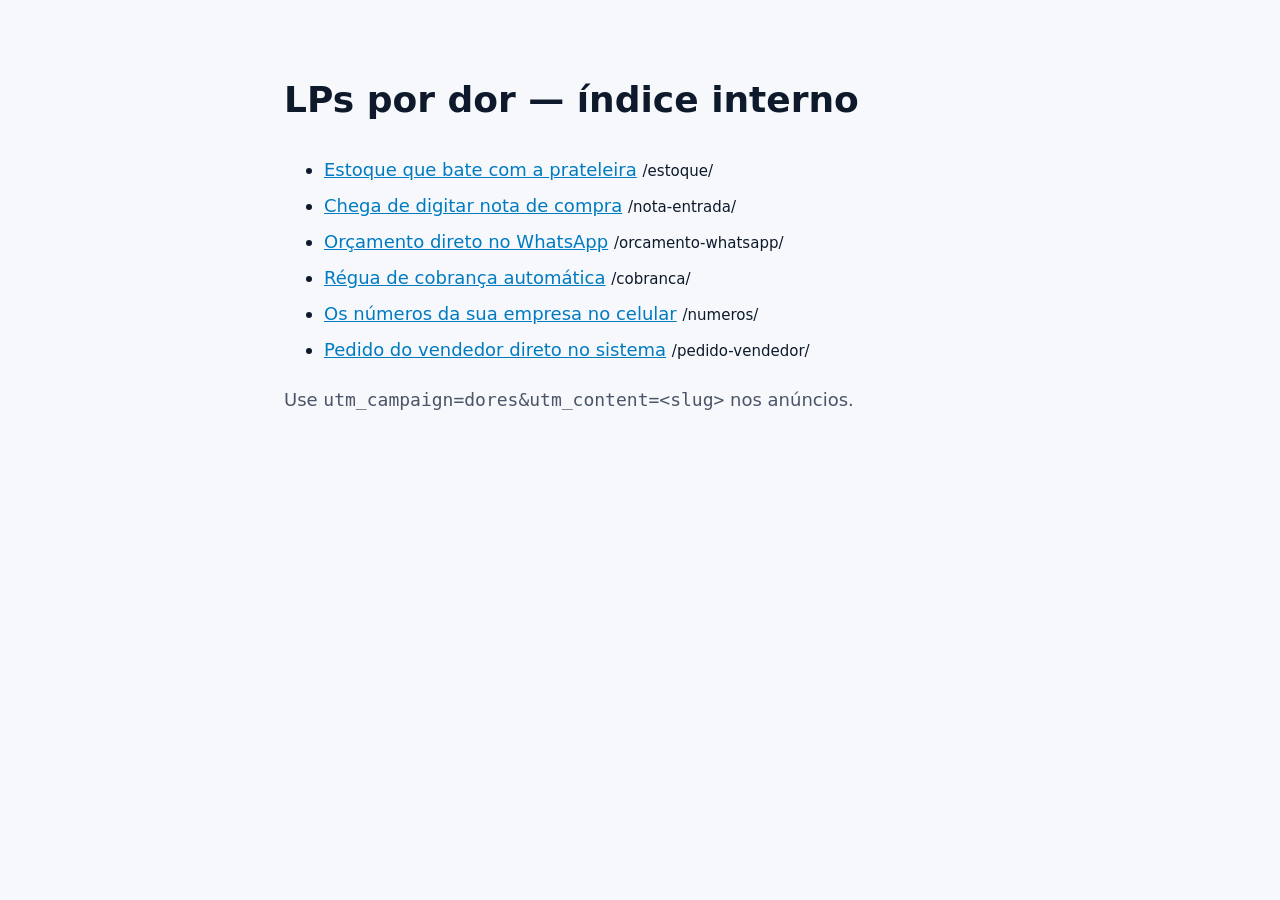
==== commit 2a6f5a50: "feat: substitui LPs por 6 landing pages nichadas por dor Apaga as 3 LPs antigas (index.html, index_c" ====
--- a/index.html
+++ b/index.html
@@ -1,1768 +1,10 @@
-<!DOCTYPE html>
-<html lang="pt-BR">
-<script>
-  !function (t, e) { var o, n, p, r; e.__SV || (window.posthog && window.posthog.__loaded) || (window.posthog = e, e._i = [], e.init = function (i, s, a) { function g(t, e) { var o = e.split("."); 2 == o.length && (t = t[o[0]], e = o[1]), t[e] = function () { t.push([e].concat(Array.prototype.slice.call(arguments, 0))) } } (p = t.createElement("script")).type = "text/javascript", p.crossOrigin = "anonymous", p.async = !0, p.src = s.api_host.replace(".i.posthog.com", "-assets.i.posthog.com") + "/static/array.js", (r = t.getElementsByTagName("script")[0]).parentNode.insertBefore(p, r); var u = e; for (void 0 !== a ? u = e[a] = [] : a = "posthog", u.people = u.people || [], u.toString = function (t) { var e = "posthog"; return "posthog" !== a && (e += "." + a), t || (e += " (stub)"), e }, u.people.toString = function () { return u.toString(1) + ".people (stub)" }, o = "ki Ci init qi Hi pr Bi zi Di capture calculateEventProperties Qi register register_once register_for_session unregister unregister_for_session Ki getFeatureFlag getFeatureFlagPayload getFeatureFlagResult getAllFeatureFlags isFeatureEnabled reloadFeatureFlags updateFlags updateEarlyAccessFeatureEnrollment getEarlyAccessFeatures on onFeatureFlags onSurveysLoaded onSessionId getSurveys getActiveMatchingSurveys renderSurvey displaySurvey cancelPendingSurvey canRenderSurvey canRenderSurveyAsync Xi identify setPersonProperties unsetPersonProperties group resetGroups setPersonPropertiesForFlags resetPersonPropertiesForFlags setGroupPropertiesForFlags resetGroupPropertiesForFlags reset shutdown setIdentity clearIdentity get_distinct_id getGroups get_session_id get_session_replay_url alias set_config startSessionRecording stopSessionRecording sessionRecordingStarted captureException addExceptionStep captureLog startExceptionAutocapture stopExceptionAutocapture loadToolbar get_property getSessionProperty Ji Gi createPersonProfile setInternalOrTestUser Yi Ai rn opt_in_capturing opt_out_capturing has_opted_in_capturing has_opted_out_capturing get_explicit_consent_status is_capturing clear_opt_in_out_capturing Vi debug mr it getPageViewId captureTraceFeedback captureTraceMetric Oi".split(" "), n = 0; n < o.length; n++)g(u, o[n]); e._i.push([i, s, a]) }, e.__SV = 1) }(document, window.posthog || []);
-  posthog.init('phc_oNFA5tQmoU3kR3LsPu9twsW7K7VfDBJmHbrfLecJMshD', {
-    api_host: 'https://us.i.posthog.com',
-    defaults: '2026-05-30',
-    person_profiles: 'identified_only', // or 'always' to create profiles for anonymous users as well
-  })
-</script>
-
-<head>
-  <meta http-equiv="Content-Type" content="text/html; charset=UTF-8">
-  <meta name="viewport" content="width=device-width, initial-scale=1.0">
-  <title>Oasys — Conecte sua operação. Decida com confiança.</title>
-
-  <!-- Meta Pixel Code -->
-  <script>
-    !function (f, b, e, v, n, t, s) {
-      if (f.fbq) return; n = f.fbq = function () {
-        n.callMethod ?
-          n.callMethod.apply(n, arguments) : n.queue.push(arguments)
-      };
-      if (!f._fbq) f._fbq = n; n.push = n; n.loaded = !0; n.version = '2.0';
-      n.queue = []; t = b.createElement(e); t.async = !0;
-      t.src = v; s = b.getElementsByTagName(e)[0];
-      s.parentNode.insertBefore(t, s)
-    }(window, document, 'script',
-      'https://connect.facebook.net/en_US/fbevents.js');
-    fbq('init', '1042096091507834');
-    fbq('track', 'PageView');
-  </script>
-  <noscript><img height="1" width="1" style="display:none"
-      src="https://www.facebook.com/tr?id=1042096091507834&ev=PageView&noscript=1" /></noscript>
-  <!-- End Meta Pixel Code -->
-
-  <link rel="icon" href="assets/favicon_arvore.ico" type="image/x-icon">
-  <link href="https://fonts.googleapis.com/css2?family=Inter:wght@400;500;600&family=Sora:wght@700;800&display=swap"
-    rel="stylesheet">
-  <style>
-    *,
-    *::before,
-    *::after {
-      box-sizing: border-box;
-      margin: 0;
-      padding: 0;
-    }
-
-    :root {
-      --bg: #071120;
-      --bg2: #0D1E38;
-      --accent: #0099ff;
-      --accent2: #FF6B35;
-      --text: #F0F6FF;
-      --muted: #94B2D1;
-      --border: rgba(0, 212, 255, .15);
-      --card-bg: rgba(255, 255, 255, .04);
-      --white: #ffffff;
-      --r: 16px;
-    }
-
-    html {
-      scroll-behavior: smooth;
-    }
-
-    body {
-      font-family: 'Inter', sans-serif;
-      background: var(--bg);
-      color: var(--text);
-      line-height: 1.65;
-      -webkit-font-smoothing: antialiased;
-    }
-
-    .container {
-      max-width: 1160px;
-      margin: 0 auto;
-      padding: 0 28px;
-    }
-
-    /* ─── NAV ─────────────────────────────────────────────── */
-    nav {
-      position: sticky;
-      top: 0;
-      z-index: 100;
-      background: rgba(7, 17, 32, .88);
-      backdrop-filter: blur(14px);
-      border-bottom: 1px solid var(--border);
-      padding: 16px 0;
-    }
-
-    .nav-inner {
-      display: flex;
-      align-items: center;
-      justify-content: space-between;
-    }
-
-    .logo {
-      font-family: 'Sora', sans-serif;
-      font-weight: 800;
-      font-size: 1.4rem;
-      color: var(--white);
-      letter-spacing: -.04em;
-      display: flex;
-      align-items: center;
-      text-decoration: none;
-    }
-
-    .logo span {
-      color: var(--accent);
-    }
-
-    .nav-menu-container {
-      display: flex;
-      align-items: center;
-      gap: 32px;
-    }
-
-    .nav-links {
-      display: flex;
-      list-style: none;
-      gap: 24px;
-    }
-
-    .nav-links a {
-      color: var(--muted);
-      text-decoration: none;
-      font-size: .9rem;
-      font-weight: 500;
-      transition: color .2s;
-    }
-
-    .nav-links a:hover {
-      color: var(--white);
-    }
-
-    .nav-cta {
-      background: var(--accent);
-      color: var(--bg);
-      font-family: 'Sora', sans-serif;
-      font-weight: 700;
-      font-size: .85rem;
-      padding: 10px 22px;
-      border-radius: 8px;
-      text-decoration: none;
-      transition: opacity .2s;
-    }
-
-    .nav-cta:hover {
-      opacity: .85;
-    }
-
-    .menu-toggle {
-      display: none;
-      background: none;
-      border: none;
-      color: var(--white);
-      font-size: 1.5rem;
-      cursor: pointer;
-    }
-
-    /* ─── HERO ───────────────────────────────────────────── */
-    .hero {
-      padding: 100px 0 80px;
-      position: relative;
-      overflow: hidden;
-    }
-
-    .hero::before {
-      content: '';
-      position: absolute;
-      inset: 0;
-      background:
-        radial-gradient(ellipse 70% 60% at 80% 40%, rgba(0, 212, 255, .07) 0%, transparent 70%),
-        radial-gradient(ellipse 50% 50% at 10% 80%, rgba(255, 107, 53, .05) 0%, transparent 60%);
-      pointer-events: none;
-    }
-
-    .hero::after {
-      content: '';
-      position: absolute;
-      top: -40px;
-      right: 180px;
-      width: 2px;
-      height: 140%;
-      background: linear-gradient(to bottom, transparent, rgba(255, 107, 53, .25) 30%, rgba(255, 107, 53, .08) 70%, transparent);
-      transform: rotate(-18deg);
-      transform-origin: top center;
-      pointer-events: none;
-    }
-
-    .hero-grid {
-      display: grid;
-      grid-template-columns: 1.1fr .9fr;
-      gap: 64px;
-      align-items: center;
-      position: relative;
-      z-index: 1;
-    }
-
-    .eyebrow {
-      display: inline-flex;
-      align-items: center;
-      gap: 8px;
-      font-size: .78rem;
-      font-weight: 600;
-      letter-spacing: .1em;
-      text-transform: uppercase;
-      color: var(--accent);
-      margin-bottom: 20px;
-    }
-
-    .eyebrow::before {
-      content: '';
-      display: block;
-      width: 24px;
-      height: 2px;
-      background: var(--accent);
-    }
-
-    h1 {
-      font-family: 'Sora', sans-serif;
-      font-size: clamp(2.4rem, 4.5vw, 3.5rem);
-      font-weight: 800;
-      line-height: 1.1;
-      letter-spacing: -.03em;
-      color: var(--white);
-      margin-bottom: 20px;
-    }
-
-    h1 em {
-      font-style: normal;
-      color: var(--accent);
-    }
-
-    .hero-sub {
-      font-size: 1.05rem;
-      color: var(--muted);
-      max-width: 500px;
-      margin-bottom: 36px;
-      line-height: 1.7;
-    }
-
-    .hero-actions {
-      display: flex;
-      gap: 14px;
-      flex-wrap: wrap;
-      align-items: center;
-    }
-
-    .btn-primary {
-      display: inline-block;
-      background: var(--accent);
-      color: var(--bg);
-      font-family: 'Sora', sans-serif;
-      font-weight: 700;
-      font-size: clamp(0.85rem, 2vw, 0.95rem);
-      padding: 16px 28px;
-      border-radius: 10px;
-      text-decoration: none;
-      transition: transform .18s, box-shadow .18s;
-      box-shadow: 0 0 28px rgba(0, 212, 255, .25);
-      white-space: nowrap;
-      text-align: center;
-    }
-
-    .btn-primary:hover {
-      transform: translateY(-2px);
-      box-shadow: 0 0 40px rgba(0, 212, 255, .4);
-    }
-
-    .link-secondary {
-      font-size: .9rem;
-      color: var(--muted);
-      text-decoration: none;
-      transition: color .2s;
-      display: flex;
-      align-items: center;
-      gap: 6px;
-    }
-
-    .link-secondary:hover {
-      color: var(--text);
-    }
-
-    .proof-bar {
-      margin-top: 36px;
-      display: grid;
-      grid-template-columns: repeat(2, 1fr);
-      gap: 20px;
-      padding-top: 32px;
-      border-top: 1px solid var(--border);
-    }
-
-    .proof-item {
-      font-size: .82rem;
-      color: var(--muted);
-    }
-
-    .proof-item strong {
-      color: var(--white);
-      font-size: 1.05rem;
-      display: block;
-      font-family: 'Sora', sans-serif;
-    }
-
-    /* ─── DASHBOARD MOCK ─────────────────────────────────── */
-    .dashboard {
-      background: var(--bg2);
-      border: 1px solid var(--border);
-      border-radius: 20px;
-      overflow: hidden;
-      box-shadow: 0 40px 80px rgba(0, 0, 0, .5), 0 0 0 1px rgba(255, 255, 255, .04);
-    }
-
-    .dash-header {
-      background: rgba(0, 212, 255, .06);
-      padding: 14px 20px;
-      border-bottom: 1px solid var(--border);
-      display: flex;
-      align-items: center;
-      gap: 8px;
-    }
-
-    .dot {
-      width: 10px;
-      height: 10px;
-      border-radius: 50%;
-    }
-
-    .dot-r {
-      background: #ff5f57;
-    }
-
-    .dot-y {
-      background: #febc2e;
-    }
-
-    .dot-g {
-      background: #28c840;
-    }
-
-    .dash-title {
-      margin-left: auto;
-      font-size: .75rem;
-      color: var(--muted);
-      font-family: 'Sora', sans-serif;
-      font-weight: 600;
-    }
-
-    .dash-body {
-      padding: 20px;
-    }
-
-    .kpi-row {
-      display: grid;
-      grid-template-columns: repeat(2, 1fr);
-      gap: 12px;
-      margin-bottom: 16px;
-    }
-
-    .kpi {
-      background: rgba(255, 255, 255, .04);
-      border: 1px solid var(--border);
-      border-radius: 12px;
-      padding: 14px 16px;
-      transition: transform 0.2s;
-    }
-
-    .kpi:hover {
-      transform: scale(1.02);
-    }
-
-    .kpi-label {
-      font-size: .7rem;
-      color: var(--muted);
-      text-transform: uppercase;
-      letter-spacing: .07em;
-      margin-bottom: 4px;
-    }
-
-    .kpi-val {
-      font-family: 'Sora', sans-serif;
-      font-weight: 700;
-      font-size: 1.35rem;
-      color: var(--white);
-    }
-
-    .kpi-val.good {
-      color: #4ADE80;
-    }
-
-    .kpi-val.warn {
-      color: var(--accent2);
-    }
-
-    .alert-row {
-      background: rgba(255, 107, 53, .08);
-      border: 1px solid rgba(255, 107, 53, .2);
-      border-radius: 12px;
-      padding: 12px 16px;
-      font-size: .82rem;
-      display: flex;
-      align-items: center;
-      gap: 10px;
-      margin-bottom: 12px;
-      animation: pulse 2s infinite alternate;
-    }
-
-    @keyframes pulse {
-      0% {
-        border-color: rgba(255, 107, 53, .2);
-      }
-
-      100% {
-        border-color: rgba(255, 107, 53, .5);
-      }
-    }
-
-    .alert-icon {
-      font-size: 1rem;
-      flex-shrink: 0;
-    }
-
-    .insight-row {
-      background: rgba(0, 212, 255, .05);
-      border: 1px solid rgba(0, 212, 255, .15);
-      border-radius: 12px;
-      padding: 12px 16px;
-      font-size: .82rem;
-      display: flex;
-      align-items: flex-start;
-      gap: 10px;
-    }
-
-    .insight-icon {
-      font-size: 1rem;
-      flex-shrink: 0;
-    }
-
-    .mock-badge {
-      margin-top: 12px;
-      font-size: .68rem;
-      color: var(--muted);
-      text-align: center;
-      letter-spacing: .05em;
-    }
-
-
-    /* ─────────────────────────────────────────────
-   CONTAINER PARA PRINTS DO SISTEMA
-───────────────────────────────────────────── */
-
-    .system-screenshot-container {
-      margin-top: 32px;
-      background: var(--bg);
-      border: 1px solid var(--border);
-      border-radius: 16px;
-      overflow: hidden;
-      box-shadow: 0 20px 40px rgba(0, 0, 0, .4);
-    }
-
-    .system-screenshot-placeholder {
-      width: 100%;
-      overflow: hidden;
-      background: rgba(255, 255, 255, .01);
-    }
-
-    .system-screenshot-placeholder img {
-      display: block;
-      width: 100%;
-      height: auto;
-    }
-
-    /* ─────────────────────────────────────────────
-   MOCKUP DO CELULAR
-───────────────────────────────────────────── */
-
-    .phone-mockup-container {
-      width: min(320px, 100%);
-      margin: 32px auto 0;
-      border: 10px solid #1c2e4a;
-      border-radius: 36px;
-      background: var(--bg);
-      box-shadow: 0 30px 60px rgba(0, 0, 0, .6);
-      overflow: hidden;
-    }
-
-    .phone-mockup-container img {
-      display: block;
-      width: 100%;
-      height: auto;
-    }
-
-    .phone-screen-placeholder {
-      width: 100%;
-      overflow: hidden;
-    }
-
-    .phone-screen-placeholder img {
-      display: block;
-      width: 100%;
-      height: auto;
-    }
-
-    /* ─── SECTION BASE ───────────────────────────────────── */
-    section {
-      padding: 96px 0;
-    }
-
-    .section-label {
-      font-size: .78rem;
-      font-weight: 600;
-      letter-spacing: .12em;
-      text-transform: uppercase;
-      color: var(--accent);
-      margin-bottom: 12px;
-    }
-
-    h2 {
-      font-family: 'Sora', sans-serif;
-      font-size: clamp(1.8rem, 4vw, 2.6rem);
-      font-weight: 800;
-      line-height: 1.15;
-      letter-spacing: -.025em;
-      color: var(--white);
-      margin-bottom: 16px;
-    }
-
-    h2 em {
-      font-style: normal;
-      color: var(--accent);
-    }
-
-    .lead {
-      font-size: 1.05rem;
-      color: var(--muted);
-      max-width: 650px;
-      line-height: 1.75;
-      margin-bottom: 56px;
-    }
-
-    /* ─── PROBLEMA ───────────────────────────────────────── */
-    .problem-section {
-      background: var(--bg);
-    }
-
-    .problem-grid {
-      display: grid;
-      grid-template-columns: 1.1fr 0.9fr;
-      gap: 48px;
-      align-items: start;
-    }
-
-    .problem-list {
-      list-style: none;
-      display: flex;
-      flex-direction: column;
-      gap: 16px;
-    }
-
-    .problem-item {
-      display: flex;
-      gap: 18px;
-      align-items: flex-start;
-      padding: 16px 20px;
-      background: var(--card-bg);
-      border: 1px solid var(--border);
-      border-radius: var(--r);
-    }
-
-    .problem-num {
-      font-family: 'Sora', sans-serif;
-      font-weight: 800;
-      font-size: 1.6rem;
-      color: var(--accent2);
-      line-height: 1;
-      flex-shrink: 0;
-    }
-
-    .problem-text h3 {
-      font-family: 'Sora', sans-serif;
-      font-size: 0.95rem;
-      font-weight: 700;
-      color: var(--white);
-      margin-bottom: 4px;
-    }
-
-    .problem-text p {
-      font-size: .88rem;
-      color: var(--muted);
-    }
-
-    .cost-callout {
-      background: linear-gradient(135deg, rgba(0, 212, 255, .08), rgba(0, 212, 255, .02));
-      border: 1px solid var(--border);
-      border-radius: 20px;
-      padding: 40px 36px;
-      position: sticky;
-      top: 100px;
-    }
-
-    .cost-label {
-      font-size: .78rem;
-      color: var(--accent);
-      font-weight: 600;
-      letter-spacing: .08em;
-      text-transform: uppercase;
-      margin-bottom: 16px;
-    }
-
-    .cost-big {
-      font-family: 'Sora', sans-serif;
-      font-size: 2rem;
-      font-weight: 800;
-      line-height: 1.2;
-      color: var(--white);
-      margin-bottom: 16px;
-    }
-
-    .cost-desc {
-      font-size: .9rem;
-      color: var(--muted);
-      line-height: 1.6;
-      margin-bottom: 24px;
-    }
-
-    .cost-items {
-      display: flex;
-      flex-direction: column;
-      gap: 12px;
-    }
-
-    .cost-line {
-      font-size: .88rem;
-      color: var(--text);
-      padding-left: 14px;
-      position: relative;
-    }
-
-    .cost-line::before {
-      content: '•';
-      color: var(--accent);
-      position: absolute;
-      left: 0;
-    }
-
-    .cost-callout {
-      background: linear-gradient(135deg, rgba(255, 107, 53, .1), rgba(255, 107, 53, .04));
-      border: 1px solid rgba(255, 107, 53, .2);
-      border-radius: 20px;
-      padding: 40px 36px;
-      position: sticky;
-      top: 100px;
-    }
-
-    .cost-label {
-      font-size: .78rem;
-      color: var(--accent2);
-      font-weight: 600;
-      letter-spacing: .08em;
-      text-transform: uppercase;
-      margin-bottom: 16px;
-    }
-
-    .cost-big {
-      font-family: 'Sora', sans-serif;
-      font-size: 4rem;
-      font-weight: 800;
-      line-height: 1;
-      color: var(--white);
-      margin-bottom: 8px;
-    }
-
-    .cost-desc {
-      font-size: .9rem;
-      color: var(--muted);
-      line-height: 1.6;
-      margin-bottom: 28px;
-    }
-
-    .cost-items {
-      display: flex;
-      flex-direction: column;
-      gap: 10px;
-    }
-
-    .cost-line {
-      display: flex;
-      justify-content: space-between;
-      font-size: .83rem;
-      padding-bottom: 10px;
-      border-bottom: 1px solid var(--border);
-      color: var(--muted);
-    }
-
-    .cost-line:last-child {
-      border: 0;
-      padding: 0;
-    }
-
-    .cost-line span:last-child {
-      color: var(--accent2);
-      font-weight: 600;
-    }
-
-
-    /* ─── SOLUÇÃO (MÓDULOS) ──────────────────────────────── */
-    .solution-section {
-      background: var(--bg2);
-    }
-
-    .features-grid {
-      display: grid;
-      grid-template-columns: repeat(3, 1fr);
-      gap: 1px;
-      background: var(--border);
-      border: 1px solid var(--border);
-      border-radius: 20px;
-      overflow: hidden;
-    }
-
-    .feature-tile {
-      background: var(--bg2);
-      padding: 32px 28px;
-    }
-
-    .feature-tile.neuron {
-      background: linear-gradient(135deg, rgba(0, 212, 255, .06), var(--bg2));
-    }
-
-    .feature-icon {
-      font-size: 1.6rem;
-      margin-bottom: 14px;
-      display: block;
-    }
-
-    .feature-tile h3 {
-      font-family: 'Sora', sans-serif;
-      font-size: 1rem;
-      font-weight: 700;
-      color: var(--white);
-      margin-bottom: 8px;
-    }
-
-    .feature-tile p {
-      font-size: .86rem;
-      color: var(--muted);
-      line-height: 1.6;
-    }
-
-    .feature-tile ul {
-      list-style: none;
-      margin-top: 10px;
-      display: flex;
-      flex-direction: column;
-      gap: 6px;
-    }
-
-    .feature-tile ul li {
-      font-size: 0.8rem;
-      color: var(--text);
-      display: flex;
-      gap: 6px;
-    }
-
-    .feature-tile ul li::before {
-      content: '→';
-      color: var(--accent);
-    }
-
-    /* ─── TABELA COMPARATIVA ────────────────────────────── */
-    .fit-section {
-      background: var(--bg);
-    }
-
-    .fit-grid {
-      display: grid;
-      grid-template-columns: 1fr 1fr;
-      gap: 24px;
-    }
-
-    .fit-card {
-      border-radius: 20px;
-      padding: 32px 28px;
-      border: 1px solid;
-    }
-
-    .fit-card.no {
-      background: rgba(255, 107, 53, .02);
-      border-color: rgba(255, 107, 53, .15);
-    }
-
-    .fit-card.yes {
-      background: rgba(0, 212, 255, .04);
-      border-color: rgba(0, 212, 255, .2);
-    }
-
-    .fit-badge {
-      display: inline-block;
-      font-size: .72rem;
-      font-weight: 700;
-      text-transform: uppercase;
-      letter-spacing: .1em;
-      padding: 4px 10px;
-      border-radius: 4px;
-      margin-bottom: 20px;
-    }
-
-    .fit-badge.no {
-      background: rgba(255, 107, 53, .15);
-      color: var(--accent2);
-    }
-
-    .fit-badge.yes {
-      background: rgba(0, 212, 255, .15);
-      color: var(--accent);
-    }
-
-    .fit-list {
-      list-style: none;
-      display: flex;
-      flex-direction: column;
-      gap: 12px;
-    }
-
-    .fit-list li {
-      font-size: .9rem;
-      color: var(--text);
-      display: flex;
-      gap: 10px;
-      align-items: center;
-    }
-
-    .fit-card.no .fit-list li::before {
-      content: '✕';
-      color: var(--accent2);
-      font-weight: 700;
-    }
-
-    .fit-card.yes .fit-list li::before {
-      content: '✓';
-      color: var(--accent);
-      font-weight: 700;
-    }
-
-    /* ─── FAQ ────────────────────────────────────────────── */
-    .faq-section {
-      background: var(--bg2);
-    }
-
-    .faq-grid {
-      display: grid;
-      grid-template-columns: 1fr;
-      gap: 16px;
-      max-width: 800px;
-      margin: 0 auto;
-    }
-
-    .faq-item {
-      background: var(--card-bg);
-      border: 1px solid var(--border);
-      border-radius: var(--r);
-      overflow: hidden;
-    }
-
-    .faq-item details {
-      padding: 24px;
-    }
-
-    .faq-item summary {
-      font-family: 'Sora', sans-serif;
-      font-size: .95rem;
-      font-weight: 700;
-      color: var(--white);
-      cursor: pointer;
-      list-style: none;
-      display: flex;
-      justify-content: space-between;
-      align-items: center;
-    }
-
-    .faq-item summary::after {
-      content: '＋';
-      color: var(--accent);
-      font-size: 1.1rem;
-    }
-
-    .faq-item details[open] summary::after {
-      content: '✕';
-    }
-
-    .faq-item p {
-      font-size: .88rem;
-      color: var(--muted);
-      line-height: 1.7;
-      margin-top: 14px;
-    }
-
-    /* ─── CTA FINAL ──────────────────────────────────────── */
-    .cta-section {
-      background: var(--bg);
-      padding: 100px 0;
-    }
-
-    .cta-box {
-      background: linear-gradient(135deg, rgba(0, 212, 255, .1), rgba(0, 212, 255, .03));
-      border: 1px solid rgba(0, 212, 255, .2);
-      border-radius: 28px;
-      padding: 72px 64px;
-      text-align: center;
-      position: relative;
-      overflow: hidden;
-    }
-
-    .cta-box h2 {
-      font-size: clamp(1.8rem, 4vw, 2.6rem);
-      margin-bottom: 16px;
-    }
-
-    .cta-box p {
-      font-size: 1.05rem;
-      color: var(--muted);
-      margin-bottom: 40px;
-      max-width: 580px;
-      margin-left: auto;
-      margin-right: auto;
-    }
-
-    .cta-micro {
-      margin-top: 24px;
-      font-size: .85rem;
-      color: var(--muted);
-      max-width: 600px;
-      margin-left: auto;
-      margin-right: auto;
-      line-height: 1.5;
-    }
-
-    /* ─── CAPTURA ALTERNATIVA (E-MAIL) ───────────────────── */
-    .cta-divider {
-      display: flex;
-      align-items: center;
-      gap: 14px;
-      max-width: 420px;
-      margin: 36px auto 24px;
-      color: var(--muted);
-      font-size: .82rem;
-      text-transform: uppercase;
-      letter-spacing: .06em;
-    }
-
-    .cta-divider::before,
-    .cta-divider::after {
-      content: '';
-      flex: 1;
-      height: 1px;
-      background: var(--border);
-    }
-
-    .lead-form {
-      display: grid;
-      grid-template-columns: 1fr 1fr;
-      gap: 12px;
-      max-width: 480px;
-      margin: 0 auto;
-      text-align: left;
-    }
-
-    .lead-form input {
-      grid-column: span 1;
-      background: var(--card-bg);
-      border: 1px solid var(--border);
-      border-radius: 10px;
-      padding: 13px 14px;
-      color: var(--text);
-      font-family: 'Inter', sans-serif;
-      font-size: .9rem;
-      width: 100%;
-    }
-
-    .lead-form input::placeholder {
-      color: var(--muted);
-    }
-
-    .lead-form input:focus {
-      outline: none;
-      border-color: var(--accent);
-    }
-
-    .lead-form button {
-      grid-column: span 2;
-      background: transparent;
-      border: 1px solid var(--accent);
-      color: var(--accent);
-      font-family: 'Sora', sans-serif;
-      font-weight: 700;
-      font-size: .88rem;
-      padding: 13px 20px;
-      border-radius: 10px;
-      cursor: pointer;
-      transition: background .18s, color .18s;
-    }
-
-    .lead-form button:hover {
-      background: var(--accent);
-      color: var(--bg);
-    }
-
-    .lead-form-msg {
-      grid-column: span 2;
-      text-align: center;
-      font-size: .85rem;
-      font-weight: 600;
-      display: none;
-    }
-
-    .lead-form-msg.show {
-      display: block;
-      color: var(--good);
-    }
-
-    @media (max-width: 520px) {
-      .lead-form input {
-        grid-column: span 2;
-      }
-    }
-
-    /* ─── LOGOS DE CLIENTES ──────────────────────────────── */
-    .logos-section {
-      padding: 48px 0;
-      border-top: 1px solid var(--border);
-      border-bottom: 1px solid var(--border);
-      overflow: hidden;
-    }
-
-    .logos-label {
-      text-align: center;
-      font-size: .8rem;
-      color: var(--muted);
-      text-transform: uppercase;
-      letter-spacing: .08em;
-      margin-bottom: 32px;
-    }
-
-    .logos-track-wrap {
-      overflow: hidden;
-      -webkit-mask-image: linear-gradient(90deg, transparent, #000 10%, #000 90%, transparent);
-      mask-image: linear-gradient(90deg, transparent, #000 10%, #000 90%, transparent);
-    }
-
-    .logos-track {
-      display: flex;
-      align-items: center;
-      gap: 64px;
-      width: max-content;
-      animation: logos-scroll 22s linear infinite;
-    }
-
-    .logos-track:hover {
-      animation-play-state: paused;
-    }
-
-    .logos-track img {
-      max-height: 140px;
-      max-width: 140px;
-      width: auto;
-      height: auto;
-      flex-shrink: 0;
-      filter: grayscale(100%) brightness(1.6);
-      opacity: .7;
-      transition: opacity .18s, filter .18s;
-    }
-
-    .logos-track img:hover {
-      filter: none;
-      opacity: 1;
-    }
-
-    @keyframes logos-scroll {
-      from {
-        transform: translateX(0);
-      }
-
-      to {
-        transform: translateX(-50%);
-      }
-    }
-
-    /* ─── FOOTER ─────────────────────────────────────────── */
-    footer {
-      background: var(--bg2);
-      border-top: 1px solid var(--border);
-      padding: 28px 0;
-      font-size: .8rem;
-      color: var(--muted);
-      text-align: center;
-    }
-
-    /* ─── RESPONSIVE ─────────────────────────────────────── */
-    @media (max-width: 900px) {
-
-      .hero-grid,
-      .problem-grid,
-      .fit-grid {
-        grid-template-columns: 1fr;
-      }
-
-      .features-grid {
-        grid-template-columns: 1fr 1fr;
-      }
-
-      .cost-callout {
-        position: static;
-      }
-
-      .cta-box {
-        padding: 48px 24px;
-      }
-
-      h1 {
-        font-size: 2.2rem;
-      }
-
-      .menu-toggle {
-        display: block;
-        order: 3;
-      }
-
-      .logo {
-        order: 1;
-      }
-
-      .nav-menu-container {
-        order: 2;
-      }
-
-      .nav-links {
-        display: none;
-        position: absolute;
-        top: 100%;
-        left: 0;
-        width: 100%;
-        background: var(--bg);
-        border-bottom: 1px solid var(--border);
-        flex-direction: column;
-        padding: 24px;
-        gap: 16px;
-        text-align: center;
-        z-index: 99;
-      }
-
-      .nav-links.show {
-        display: flex;
-      }
-
-      nav .nav-cta {
-        display: none;
-      }
-    }
-
-    @media (max-width: 600px) {
-
-      .features-grid,
-      .kpi-row {
-        grid-template-columns: 1fr;
-      }
-
-      h2 {
-        font-size: 1.6rem;
-      }
-
-      /* 💡 AJUSTES PARA NÃO QUEBRAR NO MOBILE: */
-
-      /* Ajustes para a seção Hero */
-      .hero-actions {
-        flex-direction: column;
-        /* Coloca os botões um embaixo do outro */
-        align-items: stretch;
-        /* Faz os botões ocuparem a mesma largura */
-        gap: 16px;
-      }
-
-      .btn-primary {
-        white-space: normal;
-        /* Permite que o texto do botão quebre linha se necessário */
-        padding: 16px 20px;
-      }
-
-      h1 {
-        font-size: 1.9rem !important;
-        /* Força o título a diminuir no celular */
-      }
-
-      .proof-bar {
-        grid-template-columns: 1fr;
-        /* Transforma os destaques do topo em uma coluna só */
-        gap: 16px;
-      }
-
-      /* Evita que o mockup do celular estoure a largura máxima da tela */
-      .phone-mockup-container {
-        max-width: calc(100% - 20px);
-      }
-
-      /* Força as colunas do rodapé a ficarem em uma linha só no celular */
-      footer .container {
-        grid-template-columns: 1fr !important;
-        text-align: center;
-        gap: 24px;
-      }
-
-      /* Permite que o texto longo do CNPJ quebre linha se a tela for muito pequena */
-      footer p {
-        word-break: break-word;
-      }
-    }
-  </style>
-</head>
-
-<body>
-
-  <nav>
-    <div class="container nav-inner">
-      <a href="index.html" class="logo">
-        <img src="assets/logohorizontal.png" alt="Oasys ERP" style="height: 50px; width: auto; display: block;">
-      </a>
-
-      <button class="menu-toggle" aria-label="Abrir menu" style="order: 3;">☰</button>
-
-      <div class="nav-menu-container" style="order: 2;">
-        <ul class="nav-links">
-          <li><a href="#problema">O Problema</a></li>
-          <li><a href="#solucao">Soluções</a></li>
-          <li><a href="#comparativo">Por que Escolher</a></li>
-          <li><a href="#faq">FAQ</a></li>
-          <li><a href="ferramentas.html">Ferramentas</a></li>
-        </ul>
-        <a href="#diagnostico" class="nav-cta">Fale com um especialista da Oasys</a>
-      </div>
-    </div>
-  </nav>
-
-  <section class="hero">
-    <div class="container">
-      <div class="hero-grid">
-        <div>
-          <div class="eyebrow">Sua empresa já gera todos os dados que precisa.</div>
-          <h1>O problema é transformá-los em <em>decisões</em>.</h1>
-          <p class="hero-sub">
-            Enquanto sua equipe vende, compra, produz, emite notas e movimenta o estoque, milhares de informações são
-            geradas todos os dias. Sem integração, elas ficam espalhadas. A Oasys reúne tudo em um único lugar.
-          </p>
-
-          <div class="hero-actions">
-            <a href="#diagnostico" class="btn-primary" onclick="posthog.capture('cta_clicked', {
-      location: 'diagnostico'
-  })">Quero entender onde posso melhorar minha gestão </a>
-            <a href="#solucao" class="link-secondary">Conhecer a Oasys ↓</a>
-          </div>
-
-          <div class="proof-bar">
-            <div class="proof-item">
-              <strong>R$ 3,3 milhões</strong>
-              em pedidos processados em 2026
-            </div>
-            <div class="proof-item">
-              <strong>Em até 30 dias</strong>
-              implantação ágil
-            </div>
-            <div class="proof-item">
-              <strong>100% Web</strong>
-              acesse de qualquer lugar
-            </div>
-            <div class="proof-item">
-              <strong>Operação com IA</strong>
-              inteligência integrada
-            </div>
-          </div>
-        </div>
-
-        <div>
-          <div class="dashboard">
-            <div class="dash-header">
-              <div class="dot dot-r"></div>
-              <div class="dot dot-y"></div>
-              <div class="dot dot-g"></div>
-              <span class="dash-title">Oasys ERP — painel exemplo</span>
-            </div>
-            <div class="dash-body">
-              <div class="kpi-row">
-                <div class="kpi">
-                  <div class="kpi-label">Caixa previsto (30d)</div>
-                  <div class="kpi-val good">R$ 148.500</div>
-                </div>
-                <div class="kpi">
-                  <div class="kpi-label">Pedidos em aberto</div>
-                  <div class="kpi-val">87</div>
-                </div>
-                <div class="kpi">
-                  <div class="kpi-label">Ticket Médio</div>
-                  <div class="kpi-val">124,63 </div>
-                </div>
-                <div class="kpi">
-                  <div class="kpi-label">Margem bruta</div>
-                  <div class="kpi-val good">34,2%</div>
-                </div>
-              </div>
-
-              <div class="alert-row">
-                <span class="alert-icon">⚠️</span>
-                <div>
-                  <strong style="color:#fff;font-size:.82rem;">3 produtos com ruptura em 5 dias</strong><br>
-                  <span style="color:var(--muted)">Resina PVC 15mm · Parafuso M8 · Tinta base</span>
-                </div>
-              </div>
-
-              <div class="insight-row">
-                <span class="insight-icon">✦</span>
-                <div>
-                  <strong style="color:var(--accent);font-size:.8rem;">Oasys Neuron</strong><br>
-                  <span style="color:var(--muted);font-size:.8rem;">Pedidos acima da meta em 18%. Oportunidade de
-                    antecipar reposição e evitar perda de R$ 12.400.</span>
-                </div>
-              </div>
-            </div>
-          </div>
-          <div class="mock-badge">Dados ilustrativos inspirados na Interface do Oasys Finance</div>
-        </div>
-      </div>
-    </div>
-    </div>
-  </section>
-
-  <!--
-    SEÇÃO DE LOGOS DE CLIENTES
-    Substitua cada src="assets/logo-cliente-X.png" pelo logo real do cliente
-    (ideal: PNG com fundo transparente, altura entre 80–120px para boa nitidez).
-    Se tiver menos de 4 logos por enquanto, pode remover os itens extras
-    ou repetir/ajustar o grid para 2 ou 3 colunas em .logos-grid no CSS acima.
-  -->
-
-  <section class="logos-section">
-    <div class="container">
-      <div class="logos-label">Empresas que confiam na Oasys</div>
-      <div class="logos-track-wrap">
-        <div class="logos-track">
-          <img src="assets/bhs.png" alt="BHS Distribuidora">
-          <img src="assets/Fundaltovalle.png" alt="Fundição Alto Valle">
-          <img src="assets/Luzmoveis.png" alt="Luz Móveis Planejados">
-          <img src="assets/casadastintas.png" alt="Casa das Tintas Agrolândia">
-          <!-- repetição idêntica abaixo — necessária para o loop ficar contínuo -->
-          <img src="assets/bhs.png" alt="BHS Distribuidora">
-          <img src="assets/Fundaltovalle.png" alt="Fundição Alto Valle">
-          <img src="assets/Luzmoveis.png" alt="Luz Móveis Planejados">
-          <img src="assets/casadastintas.png" alt="Casa das Tintas Agrolândia">
-          <!-- repetição idêntica abaixo — necessária para o loop ficar contínuo -->
-          <img src="assets/bhs.png" alt="BHS Distribuidora">
-          <img src="assets/Fundaltovalle.png" alt="Fundição Alto Valle">
-          <img src="assets/Luzmoveis.png" alt="Luz Móveis Planejados">
-          <img src="assets/casadastintas.png" alt="Casa das Tintas Agrolândia">
-        </div>
-      </div>
-    </div>
-  </section>
-
-  <section class="problem-section" id="problema">
-    <div class="container">
-      <div class="problem-grid">
-
-        <div>
-          <div class="section-label">O problema</div>
-          <h2>Não é falta de esforço.<br>É falta de <em>visão</em>.</h2>
-          <p class="lead">Cada erro pequeno na operação vira custo invisível: venda perdida, compra errada, capital
-            parado, caixa que some sem aviso.</p>
-
-          <ul class="problem-list">
-            <li class="problem-item">
-              <span class="problem-num">01</span>
-              <div class="problem-text">
-                <h3>Produto falta no pior momento</h3>
-                <p>O cliente precisa comprar hoje. Sem estoque, ele compra do concorrente — e raramente volta.</p>
-              </div>
-            </li>
-            <li class="problem-item">
-              <span class="problem-num">02</span>
-              <div class="problem-text">
-                <h3>Dinheiro preso em giro baixo</h3>
-                <p>Produtos que ninguém compra ocupam prateleira e travam o capital que a empresa precisa.</p>
-              </div>
-            </li>
-            <li class="problem-item">
-              <span class="problem-num">03</span>
-              <div class="problem-text">
-                <h3>Pedido cai no esquecimento</h3>
-                <p>Retrabalho, atraso na entrega e cliente insatisfeito — tudo por falta de centralização.</p>
-              </div>
-            </li>
-            <li class="problem-item">
-              <span class="problem-num">04</span>
-              <div class="problem-text">
-                <h3>Financeiro no escuro</h3>
-                <p>Sem previsão de caixa, decisões de compra viram aposta — e o mês fecha no vermelho por surpresa.</p>
-              </div>
-            </li>
-          </ul>
-        </div>
-
-        <div>
-          <div class="cost-callout">
-            <div class="cost-label">Custo oculto da desorganização</div>
-            <div class="cost-big">5–12%</div>
-            <p class="cost-desc">do faturamento anual é desperdiçado em empresas que operam sem visibilidade integrada —
-              segundo estudos do mercado de PMEs brasileiras.</p>
-            <div class="cost-items">
-              <div class="cost-line"><span>Vendas perdidas por ruptura</span><span>~2–4%</span></div>
-              <div class="cost-line"><span>Capital parado em estoque</span><span>~1–3%</span></div>
-              <div class="cost-line"><span>Retrabalho operacional</span><span>~1–2%</span></div>
-              <div class="cost-line"><span> Compras emergenciais caras</span><span>~1–3%</span></div>
-            </div>
-          </div>
-        </div>
-
-      </div>
-    </div>
-  </section>
-
-  <section class="solution-section" id="solucao">
-    <div class="container">
-      <div class="section-label">A Solução Unificada</div>
-      <h2>Uma empresa. Uma plataforma.<br><em>Uma fonte de verdade.</em></h2>
-      <p class="lead">A Oasys integra todas as áreas da empresa para que cada informação registrada atualize
-        automaticamente toda a operação. Sem retrabalho. Sem controles paralelos. Sem dados desencontrados.</p>
-
-      <div class="features-grid">
-        <div class="feature-tile">
-          <h3>⚙️ Oasys ERP</h3>
-          <p>O coração da sua operação. 15 módulos integrados que trabalham como um único sistema. Quando uma
-            informação muda, toda a empresa acompanha.</p>
-          <ul>
-            <li>Financeiro, Estoque e Compras</li>
-            <li>Produção, Logística e Pedidos</li>
-            <li>Fiscal, OS e Pagamentos</li>
-          </ul>
-        </div>
-
-        <div class="feature-tile neuron">
-          <h3>✦ Oasys Neuron</h3>
-          <p>Inteligência Artificial que acompanha sua empresa. Não foi criado para conversar, foi criado para analisar
-            e emitir alertas preditivos.</p>
-          <ul>
-            <li>Ruptura próxima e estoque parado</li>
-            <li>Margem em queda e riscos de caixa</li>
-            <li>Queda de compras e otimização</li>
-          </ul>
-        </div>
-
-        <div class="feature-tile">
-          <h3>📊 Oasys Finance</h3>
-          <p>Os números da sua empresa organizados em dashboards claros atualizados em tempo real. Deixe de procurar
-            informações e passe a agir sobre elas.</p>
-          <ul>
-            <li>Faturamento e Vendas por vendedor</li>
-            <li>Ticket médio e Saldo de estoque</li>
-            <li>Fluxo de caixa e Contas à Pagar/Receber</li>
-          </ul>
-        </div>
-      </div>
-
-      <!-- ESPAÇO PARA PRINT: OASYS FINANCE -->
-      <div class="system-screenshot-container">
-        <div class="dash-header">
-          <div class="dot dot-r"></div>
-          <div class="dot dot-y"></div>
-          <div class="dot dot-g"></div>
-          <span class="dash-title">Screenshot: Interface do Oasys Finance</span>
-        </div>
-        <div class="system-screenshot-placeholder">
-          <p><img src="assets/finance.png" alt="Oasys Sales App"></p>
-
-        </div>
-      </div>
-
-      <div class="features-grid" style="margin-top: 32px;">
-        <div class="feature-tile" style="grid-column: span 3;">
-          <h3>📱 Oasys Sales App</h3>
-          <p>Sua equipe comercial continua vendendo, mesmo longe da empresa. Representantes consultam preços, estoque
-            disponível e histórico do cliente diretamente pelo celular. Os pedidos são enviados em tempo real para o
-            ERP, atualizando o estoque e o financeiro imediatamente. Menos ligações, menos retrabalho e mais vendas.</p>
-        </div>
-      </div>
-
-      <!-- ESPAÇO PARA PRINT: OASYS SALES APP (FORMATO SMARTPHONE) -->
-      <div class="phone-mockup-container">
-        <div class="phone-screen-placeholder">
-          <img src="assets/sales_app.png" alt="Oasys Sales App">
-        </div>
-      </div>
-
-      <div style="margin-top: 50px; text-align: center;">
-        <p class="lead" style="margin-bottom: 24px; max-width: 100%;"><strong>Implantação que acompanha o ritmo da sua
-            empresa:</strong> Na maioria dos projetos, a implantação acontece em até 30 dias com acompanhamento próximo
-          da nossa equipe (entendimento, configuração, migração e treinamento).</p>
-      </div>
-    </div>
-  </section>
-
-  <section class="fit-section" id="comparativo">
-    <div class="container">
-      <div class="section-label">Por que escolher a Oasys?</div>
-      <h2>O impacto prático na sua<br><em>gestão do dia a dia</em></h2>
-      <p class="lead">Compare como funciona uma empresa sem centralização de dados versus uma estrutura otimizada com a
-        Oasys.</p>
-
-      <div class="fit-grid">
-        <div class="fit-card no">
-          <span class="fit-badge no">Sem Oasys</span>
-          <ul class="fit-list">
-            <li>Informações espalhadas</li>
-            <li>Planilhas paralelas</li>
-            <li>Decisões baseadas em intuição</li>
-            <li>Estoque sem previsibilidade</li>
-            <li>Retrabalho entre setores</li>
-            <li>Relatórios demorados</li>
-            <li>Falta de visão da operação</li>
-          </ul>
-        </div>
-        <div class="fit-card yes">
-          <span class="fit-badge yes">Com Oasys</span>
-          <ul class="fit-list">
-            <li>Dados centralizados</li>
-            <li>Processos integrados</li>
-            <li>Indicadores em tempo real</li>
-            <li>Estoque sob controle</li>
-            <li>Operação sincronizada</li>
-            <li>Dashboards executivos</li>
-            <li>Decisões mais rápidas e seguras</li>
-          </ul>
-        </div>
-      </div>
-    </div>
-  </section>
-
-  <section class="faq-section" id="faq">
-    <div class="container">
-      <div class="section-label">Perguntas Frequentes</div>
-      <h2>Tire suas dúvidas sobre a <em>plataforma</em></h2>
-      <p class="lead">Tudo o que você precisa saber sobre a transição e tecnologia.</p>
-
-      <div class="faq-grid">
-        <div class="faq-item">
-          <details>
-            <summary>A Oasys substitui meu sistema atual?</summary>
-            <p>Na maioria dos casos, sim. Durante o diagnóstico avaliamos sua operação e planejamos a migração para
-              minimizar impactos.</p>
-          </details>
-        </div>
-        <div class="faq-item">
-          <details>
-            <summary>Preciso instalar algum programa?</summary>
-            <p>Não. A Oasys é totalmente baseada na nuvem e pode ser acessada de qualquer dispositivo com internet.</p>
-          </details>
-        </div>
-        <div class="faq-item">
-          <details>
-            <summary>Quanto tempo leva a implantação?</summary>
-            <p>Grande parte das empresas inicia a operação entre 1 a 4 semanas, dependendo da complexidade do projeto.
-            </p>
-          </details>
-        </div>
-        <div class="faq-item">
-          <details>
-            <summary>A Inteligência Artificial substitui minha equipe?</summary>
-            <p>Não. O Oasys Neuron apoia a tomada de decisão, fornecendo análises e alertas para que sua equipe aja mais
-              rapidamente.</p>
-          </details>
-        </div>
-        <div class="faq-item">
-          <details>
-            <summary>O Sales App funciona integrado ao ERP?</summary>
-            <p>Sim. Os pedidos registrados pelos representantes são enviados em tempo real e atualizam automaticamente a
-              operação.</p>
-          </details>
-        </div>
-        <div class="faq-item">
-          <details>
-            <summary>Quanto custa?</summary>
-            <p>Os planos são feitos sob medida para cada operação, temos planos básicos a partir de 189,00. Caso queira
-              uma cotação sem compromisso, é só nos enviar uma mensagem.</p>
-          </details>
-        </div>
-      </div>
-    </div>
-  </section>
-
-  <section class="cta-section" id="diagnostico">
-    <div class="container">
-      <div class="cta-box">
-        <div class="section-label" style="margin-bottom:12px;text-align:center;">Próximo Passo</div>
-        <h2>Você chegou até aqui porque busca mais <em>controle </em>sobre a sua empresa.</h2>
-        <p>A diferença começa com uma conversa.
-
-          Vamos entender sua operação, responder suas dúvidas e mostrar, na prática, como a Oasys pode se adaptar ao seu
-          negócio.</p>
-        <a href="https://wa.me/554731804931?text=Ol%C3%A1%2C%20gostaria%20de%20solicitar%20um%20diagn%C3%B3stico%20gratuito%20da%20minha%20operação!"
-          class="btn-primary" id="ctaDiagnostico" onclick="posthog.capture('cta_clicked', {
-      location: 'diagnostico'
-  })" target="_blank" rel="noopener">Quero um diagnóstico gratuito da minha operação</a>
-        <span style="font-size: 0.8rem; color: var(--muted); text-align: center; display: block;">
-          🔒 Sem compromisso • Resposta geralmente em 2 minutos • Sem pressão comercial
-        </span>
-
-        <div class="cta-divider">ou</div>
-
-        <form class="lead-form" id="leadForm">
-          <input type="text" id="leadNome" placeholder="Seu nome" required>
-          <input type="email" id="leadEmail" placeholder="Seu e-mail" required>
-          <button type="submit">Prefiro ser contatado por e-mail</button>
-          <span class="lead-form-msg" id="leadFormMsg">✓ Recebemos seus dados — vamos te chamar em breve.</span>
-        </form>
-      </div>
-    </div>
-  </section>
-  <!-- FOOTER -->
-  <footer
-    style="background: var(--bg2); border-top: 1px solid var(--border); padding: 60px 0; font-size: .85rem; color: var(--muted);">
-
-    <div class="container" style="display:grid;grid-template-columns:repeat(auto-fit,minmax(200px,1fr));gap:40px;">
-
-
-
-      <!-- Coluna 2 -->
-      <div>
-        <strong style="color:var(--white);display:block;margin-bottom:16px;font-family:'Sora',sans-serif;">
-          Navegação
-        </strong>
-
-        <ul style="list-style:none;display:flex;flex-direction:column;gap:10px;">
-          <li><a href="#problema">O Problema</a></li>
-          <li><a href="#solucao">Soluções</a></li>
-          <li><a href="#comparativo">Sem vs Com Oasys</a></li>
-          <li><a href="#faq">Dúvidas Frequentes</a></li>
-        </ul>
-      </div>
-
-      <!-- Coluna 1 -->
-      <div style="text-align:center;">
-        <a href="#">
-          <img src="assets/logo.png" alt="Oasys" style="width:160px; height:auto;">
-        </a>
-
-        <p style="line-height:1.6;">
-          Transformando dados em decisões estratégicas em tempo real.
-        </p>
-      </div>
-
-      <!-- Coluna 3 -->
-      <div>
-        <strong style="color:var(--white);display:block;margin-bottom:16px;font-family:'Sora',sans-serif;">
-          Contato
-        </strong>
-
-        <ul style="list-style:none;display:flex;flex-direction:column;gap:10px;">
-          <li>
-            <a href="mailto:mateus@oasystecnologia.com">
-              📧 mateus@oasystecnologia.com
-            </a>
-          </li>
-
-          <li>
-            <a href="tel:47988569950">
-              📞 (47) 98856-9950
-            </a>
-          </li>
-
-          <li>
-            <a href="https://wa.me/554731804931?text=Ol%C3%A1%21%20Gostaria%20de%20saber%20mais%20sobre%20o%20Oasys%20ERP."
-              id="ctaWhatsappFooter" target="_blank">
-              🟢 WhatsApp Comercial
-            </a>
-          </li>
-
-          <li>
-            <a href="https://www.instagram.com/oasystecnologia/" target="_blank">
-              📸 @oasystecnologia
-            </a>
-          </li>
-        </ul>
-      </div>
-
-    </div>
-  </footer>
-
-  <!-- BARRA INFERIOR -->
-  <section
-    style="width:100%;background:#081018;border-top:1px solid rgba(255,255,255,.06);padding:22px 20px;text-align:center;">
-
-    <p style="margin:0 0 8px;color:var(--white);font-size:.85rem;">
-      © 2026 Oasys Tecnologia Ltda. Todos os direitos reservados.
-    </p>
-
-    <p style="margin:0;color:rgba(148,178,209,.6);font-size:.8rem;line-height:1.6;">
-      CNPJ: 62.315.545/0001-44 • Ladeira Brasília, 800, Apto 203D •
-      Laranjeiras • Rio do Sul/SC • CEP 89.167-354
-    </p>
-
-  </section>
-
-
-  <script>
-    const menuToggle = document.querySelector('.menu-toggle');
-    const navLinks = document.querySelector('.nav-links');
-
-    menuToggle.addEventListener('click', () => {
-      navLinks.classList.toggle('show');
-      menuToggle.textContent = navLinks.classList.contains('show') ? '✕' : '☰';
-    });
-
-    document.querySelectorAll('.nav-links a').forEach(link => {
-      link.addEventListener('click', () => {
-        navLinks.classList.remove('show');
-        menuToggle.textContent = '☰';
-      });
-    });
-
-    // Dispara o evento de conversão do Meta Pixel apenas quando o lead
-    // efetivamente clica em algum botão que leva ao WhatsApp
-    ['ctaDiagnostico', 'ctaWhatsappFooter'].forEach(function (id) {
-      const el = document.getElementById(id);
-      if (el) {
-        el.addEventListener('click', function () {
-          if (typeof fbq === 'function') {
-            fbq('track', 'Lead', { content_name: 'Diagnóstico gratuito - Home' });
-          }
-        });
-      }
-    });
-
-    // Captura alternativa por e-mail para quem não quer ir direto ao WhatsApp
-    const leadForm = document.getElementById('leadForm');
-    if (leadForm) {
-      leadForm.addEventListener('submit', function (e) {
-        e.preventDefault();
-        const nome = document.getElementById('leadNome').value.trim();
-        const email = document.getElementById('leadEmail').value.trim();
-
-        if (!nome || !email || !email.includes('@') || !email.includes('.')) {
-          alert('Por favor, preencha seu nome e um e-mail válido.');
-          return;
-        }
-
-        if (window.posthog) {
-          posthog.identify(email, { name: nome, email: email });
-          posthog.capture('lead_form_submitted', { location: 'diagnostico_home' });
-        }
-
-        if (typeof fbq === 'function') {
-          fbq('track', 'Lead', { content_name: 'Formulário de e-mail - Home' });
-        }
-
-        document.getElementById('leadFormMsg').classList.add('show');
-        leadForm.querySelectorAll('input, button').forEach(el => el.disabled = true);
-      });
-    }
-  </script>
-
-</body>
-
-</html>+<!doctype html>
+<html lang="pt-BR"><head><meta charset="utf-8"><meta name="viewport" content="width=device-width, initial-scale=1"><meta name="robots" content="noindex">
+<title>Oasys — LPs por dor</title><link rel="stylesheet" href="assets/oasys.css"></head>
+<body style="padding: 48px 24px; max-width: 760px; margin: 0 auto"><h1 style="font-family: system-ui">LPs por dor — índice interno</h1><ul style="line-height: 2"><li><a href="estoque/">Estoque que bate com a prateleira</a> <small>/estoque/</small></li>
+<li><a href="nota-entrada/">Chega de digitar nota de compra</a> <small>/nota-entrada/</small></li>
+<li><a href="orcamento-whatsapp/">Orçamento direto no WhatsApp</a> <small>/orcamento-whatsapp/</small></li>
+<li><a href="cobranca/">Régua de cobrança automática</a> <small>/cobranca/</small></li>
+<li><a href="numeros/">Os números da sua empresa no celular</a> <small>/numeros/</small></li>
+<li><a href="pedido-vendedor/">Pedido do vendedor direto no sistema</a> <small>/pedido-vendedor/</small></li></ul>
+<p style="color: var(--suave)">Use <code>utm_campaign=dores&amp;utm_content=&lt;slug&gt;</code> nos anúncios.</p></body></html>
--- a/assets/oasys.css
+++ b/assets/oasys.css
@@ -0,0 +1,145 @@
+/* Oasys — LPs por dor · estilos compartilhados */
+:root{--azul:#007BC2;--azul-esc:#005485;--tinta:#0E1A2B;--texto:#3D4A5C;--suave:#4A5568;--linha:#E2E8F0;--fundo:#F6F8FB;--claro:#70CBFF}
+*{box-sizing:border-box}
+html{scroll-behavior:smooth;overflow-x:clip}
+body{margin:0;overflow-x:clip;background:var(--fundo);font-family:'Source Sans 3',system-ui,sans-serif;color:var(--tinta);font-size:18px;line-height:1.55;-webkit-tap-highlight-color:transparent}
+a{color:var(--azul)}a:hover{color:var(--azul-esc)}
+input,select,button{font:inherit}
+button:focus-visible,a:focus-visible,input:focus-visible,summary:focus-visible{outline:3px solid #70CBFF;outline-offset:2px}
+img{max-width:100%;display:block}
+
+.btn{transition:transform .2s cubic-bezier(.2,.8,.2,1),box-shadow .2s}
+.btn:active{transform:scale(.97)}
+.card{transition:transform .25s cubic-bezier(.2,.8,.2,1),box-shadow .25s}
+@media (hover:hover){
+  .btn:hover{transform:translateY(-2px);box-shadow:0 12px 24px -12px rgba(22,82,240,.7)}
+  .card:hover{transform:translateY(-4px);box-shadow:0 20px 40px -20px rgba(14,26,43,.3)}
+}
+
+@keyframes pop{from{opacity:0;transform:translateY(18px)}to{opacity:1;transform:none}}
+@keyframes rv{from{opacity:0;transform:translateY(56px)}to{opacity:1;transform:none}}
+@keyframes rvl{from{opacity:0;transform:translateX(-72px)}to{opacity:1;transform:none}}
+@keyframes rvr{from{opacity:0;transform:translateX(72px)}to{opacity:1;transform:none}}
+@keyframes zoom{from{opacity:0;transform:scale(.86) rotate(-2deg)}to{opacity:1;transform:none}}
+@keyframes par{to{transform:translateY(-90px)}}
+@keyframes prog{from{transform:scaleX(0)}to{transform:scaleX(1)}}
+@keyframes fill{from{width:0}to{width:100%}}
+@keyframes grow{from{transform:scaleY(.05)}to{transform:scaleY(1)}}
+
+.load{animation:pop .8s cubic-bezier(.2,.8,.2,1) both}
+.d1{animation-delay:.08s}.d2{animation-delay:.18s}.d3{animation-delay:.28s}.d4{animation-delay:.38s}.d5{animation-delay:.5s}.d6{animation-delay:.85s}.d7{animation-delay:1.25s}.d8{animation-delay:1.7s}
+.fill{animation:fill 2.2s cubic-bezier(.4,0,.2,1) .6s both}
+.bar{transform-origin:bottom;animation:grow 1s cubic-bezier(.2,.8,.2,1) both}
+.b1{animation-delay:.6s}.b2{animation-delay:.7s}.b3{animation-delay:.8s}.b4{animation-delay:.9s}.b5{animation-delay:1s}.b6{animation-delay:1.1s}.b7{animation-delay:1.2s}
+
+/* Animações ligadas ao scroll (Chrome, Edge, Safari 26+) */
+@media (prefers-reduced-motion:no-preference){
+  @supports (animation-timeline:view()){
+    .rv,.rvl,.rvr,.zoom{animation-timing-function:linear;animation-fill-mode:both;animation-timeline:view();animation-range:entry 0% cover 30%}
+    .rv{animation-name:rv}.rvl{animation-name:rvl}.rvr{animation-name:rvr}.zoom{animation-name:zoom}
+    .s2{animation-range:entry 8% cover 36%}.s3{animation-range:entry 16% cover 42%}
+    .par{animation:par linear both;animation-timeline:scroll();animation-range:0 800px}
+    .prog{transform-origin:left;animation:prog linear both;animation-timeline:scroll()}
+  }
+  /* Fallback (Firefox etc.): o JS adiciona .io-on no <html> e .in nos elementos visíveis */
+  .io-on .rv,.io-on .rvl,.io-on .rvr,.io-on .zoom{opacity:0;transition:opacity .7s ease,transform .7s cubic-bezier(.2,.8,.2,1)}
+  .io-on .rv{transform:translateY(40px)}.io-on .rvl{transform:translateX(-48px)}.io-on .rvr{transform:translateX(48px)}.io-on .zoom{transform:scale(.92)}
+  .io-on .s2{transition-delay:.08s}.io-on .s3{transition-delay:.16s}
+  .io-on .in{opacity:1;transform:none}
+}
+@media (prefers-reduced-motion:reduce){
+  .load,.fill,.bar{animation:none}
+  html{scroll-behavior:auto}
+  *{transition-duration:.01ms!important}
+}
+
+.mbar{display:none}
+@media (max-width:760px){
+  .mbar{display:flex}
+  footer{padding-bottom:76px}
+  .esconde-mobile{display:none!important}
+}
+
+/* Componentes interativos */
+.oz-range{width:100%;accent-color:var(--azul);min-height:32px}
+.oz-pill{font-weight:700;font-size:15px;padding:10px 16px;border-radius:999px;min-height:44px;cursor:pointer;background:#fff;color:var(--tinta);border:1.5px solid #CBD5E1}
+.oz-pill[aria-pressed="true"],.oz-pill[aria-checked="true"],.oz-pill[aria-selected="true"]{background:var(--azul);color:#fff;border-color:var(--azul)}
+.oz-primario{background:var(--azul);color:#fff;border:0;font-weight:700;font-size:17px;padding:14px 22px;border-radius:12px;min-height:52px;cursor:pointer}
+.oz-primario:disabled{opacity:.5;cursor:default}
+.oz-secundario{background:#fff;color:var(--tinta);border:1.5px solid #CBD5E1;font-weight:700;font-size:16px;padding:12px 18px;border-radius:12px;min-height:48px;cursor:pointer}
+.oz-link{background:transparent;color:var(--suave);border:0;font-weight:600;font-size:15px;padding:12px 10px;min-height:48px;cursor:pointer;text-decoration:underline}
+.oz-tag{align-self:flex-start;background:#E2F3FD;color:var(--azul-esc);font-weight:700;font-size:14px;padding:6px 12px;border-radius:999px}
+.oz-h2{margin:0;font-family:'Schibsted Grotesk',sans-serif;font-weight:800;font-size:clamp(26px,3vw,36px);line-height:1.1;letter-spacing:-.02em}
+.oz-caixa{width:100%;background:#fff;border:1px solid var(--linha);border-radius:28px;padding:clamp(24px,4vw,44px);display:flex;flex-wrap:wrap;gap:36px;font-size:17px;line-height:1.5}
+.oz-col{flex:1 1 380px;min-width:0;display:flex;flex-direction:column;gap:18px}
+.oz-nota{margin:0;font-size:14px;color:var(--suave)}
+.oz-escuro{background:var(--tinta);color:#fff;border-radius:22px;padding:28px;display:flex;flex-direction:column;gap:16px}
+.oz-trilho{height:10px;background:#22344F;border-radius:99px;overflow:hidden}
+.oz-trilho>div{height:100%;background:var(--claro);border-radius:99px;transition:width .35s cubic-bezier(.2,.8,.2,1)}
+.oz-switch{flex:none;width:52px;height:30px;border-radius:999px;border:0;cursor:pointer;position:relative;padding:0;background:#CBD5E1;transition:background .2s ease}
+.oz-switch[aria-checked="true"]{background:var(--azul)}
+.oz-switch span{position:absolute;top:3px;left:3px;width:24px;height:24px;border-radius:50%;background:#fff;transition:left .2s cubic-bezier(.2,.8,.2,1)}
+.oz-switch[aria-checked="true"] span{left:25px}
+.oz-bolha-cli{align-self:flex-start;max-width:84%;background:#fff;border-radius:4px 14px 14px 14px;padding:10px 14px;font-size:15px;animation:pop .4s cubic-bezier(.2,.8,.2,1) both}
+.oz-bolha-at{align-self:flex-end;width:86%;background:#fff;border:1.5px solid var(--azul);border-radius:14px 4px 14px 14px;padding:12px 14px;display:flex;flex-direction:column;gap:6px;font-size:14px;animation:pop .4s cubic-bezier(.2,.8,.2,1) both}
+.oz-sr{position:absolute;width:1px;height:1px;overflow:hidden;clip:rect(0 0 0 0);white-space:nowrap}
+
+/* ===== Ajustes de celular (tráfego do Instagram) ===== */
+[hidden]{display:none!important}
+summary{min-height:44px;display:flex;align-items:center;gap:12px;padding:4px 0}
+.oz-range{min-height:44px}
+.oz-switch{width:56px;height:34px}
+.oz-switch span{width:28px;height:28px}
+.oz-switch[aria-checked="true"] span{left:25px}
+.oz-num{white-space:nowrap}
+
+/* Seletor anual / mensal */
+.oz-seg{display:inline-flex;padding:4px;border-radius:999px;background:#EEF2F7;gap:4px;align-self:flex-start}
+.oz-seg button{border:0;background:transparent;color:var(--texto);font-weight:700;font-size:15px;padding:8px 16px;border-radius:999px;min-height:40px;cursor:pointer}
+.oz-seg button[aria-checked="true"]{background:#fff;color:var(--tinta);box-shadow:0 1px 3px rgba(14,26,43,.18)}
+.oz-escuro-card .oz-seg{background:#1B2E4B}
+.oz-escuro-card .oz-seg button{color:#C3CEDD}
+.oz-escuro-card .oz-seg button[aria-checked="true"]{background:var(--azul);color:#fff}
+.oz-economia{display:inline-block;background:#E7F6EC;color:#14532D;font-weight:700;font-size:13px;padding:4px 10px;border-radius:999px}
+.oz-escuro-card .oz-economia{background:#173A2A;color:#9BE3B4}
+
+/* Tabela da nota: vira lista empilhada em tela estreita */
+.oz-nota-linha{display:grid;grid-template-columns:minmax(0,1fr) 70px 110px;gap:10px;align-items:center}
+
+/* Linha de produto do Sales App */
+.oz-prod{display:flex;align-items:center;gap:10px;flex-wrap:wrap}
+.oz-prod-info{flex:1 1 140px;min-width:0}
+.oz-step{display:flex;align-items:center;gap:8px;margin-left:auto}
+.oz-step button{width:44px;height:44px;border-radius:10px;font-size:20px;font-weight:700;cursor:pointer}
+
+/* Barra fixa: só aparece depois do primeiro CTA sair da tela */
+.mbar{transform:translateY(110%);transition:transform .3s cubic-bezier(.2,.8,.2,1)}
+.mbar.on{transform:none}
+
+@media (max-width:760px){
+  body{font-size:17px}
+  /* margens laterais de 16 px e respiros menores entre seções */
+  header > div, footer > div,
+  main > section[style*="max-width"], main section > div[style*="max-width"]{padding-left:16px!important;padding-right:16px!important}
+  header > div{padding-top:10px!important;padding-bottom:10px!important}
+  header .btn{display:none!important}
+  /* no celular as revelações só sobem (nada desliza de lado) */
+  .rvl,.rvr{animation-name:rv!important}
+  .io-on .rvl,.io-on .rvr{transform:translateY(40px)}
+  .io-on .rvl.in,.io-on .rvr.in{transform:none}
+  .par{animation:none!important}
+  /* simuladores mais compactos */
+  .oz-caixa{padding:20px 16px;gap:24px;border-radius:22px}
+  .oz-col{gap:14px}
+  .oz-escuro{padding:20px}
+  .oz-celular{padding:8px!important;border-radius:30px!important}
+  .oz-celular > div{padding:16px!important;border-radius:24px!important}
+  .oz-nota-linha{grid-template-columns:minmax(0,1fr) auto;row-gap:2px}
+  .oz-nota-linha > :first-child{grid-column:1 / -1;font-weight:600}
+  .oz-nota-cab{display:none!important}
+  /* barra fixa: CTA ocupa a largura, WhatsApp vira ícone */
+  .mbar a:last-child{padding:0!important;width:48px;justify-content:center;font-size:0!important;gap:0!important}
+  .mbar a:last-child svg{width:22px;height:22px}
+  .mbar a:first-child{font-size:16px}
+}
+@media (prefers-reduced-motion:reduce){.mbar{transition:none}}
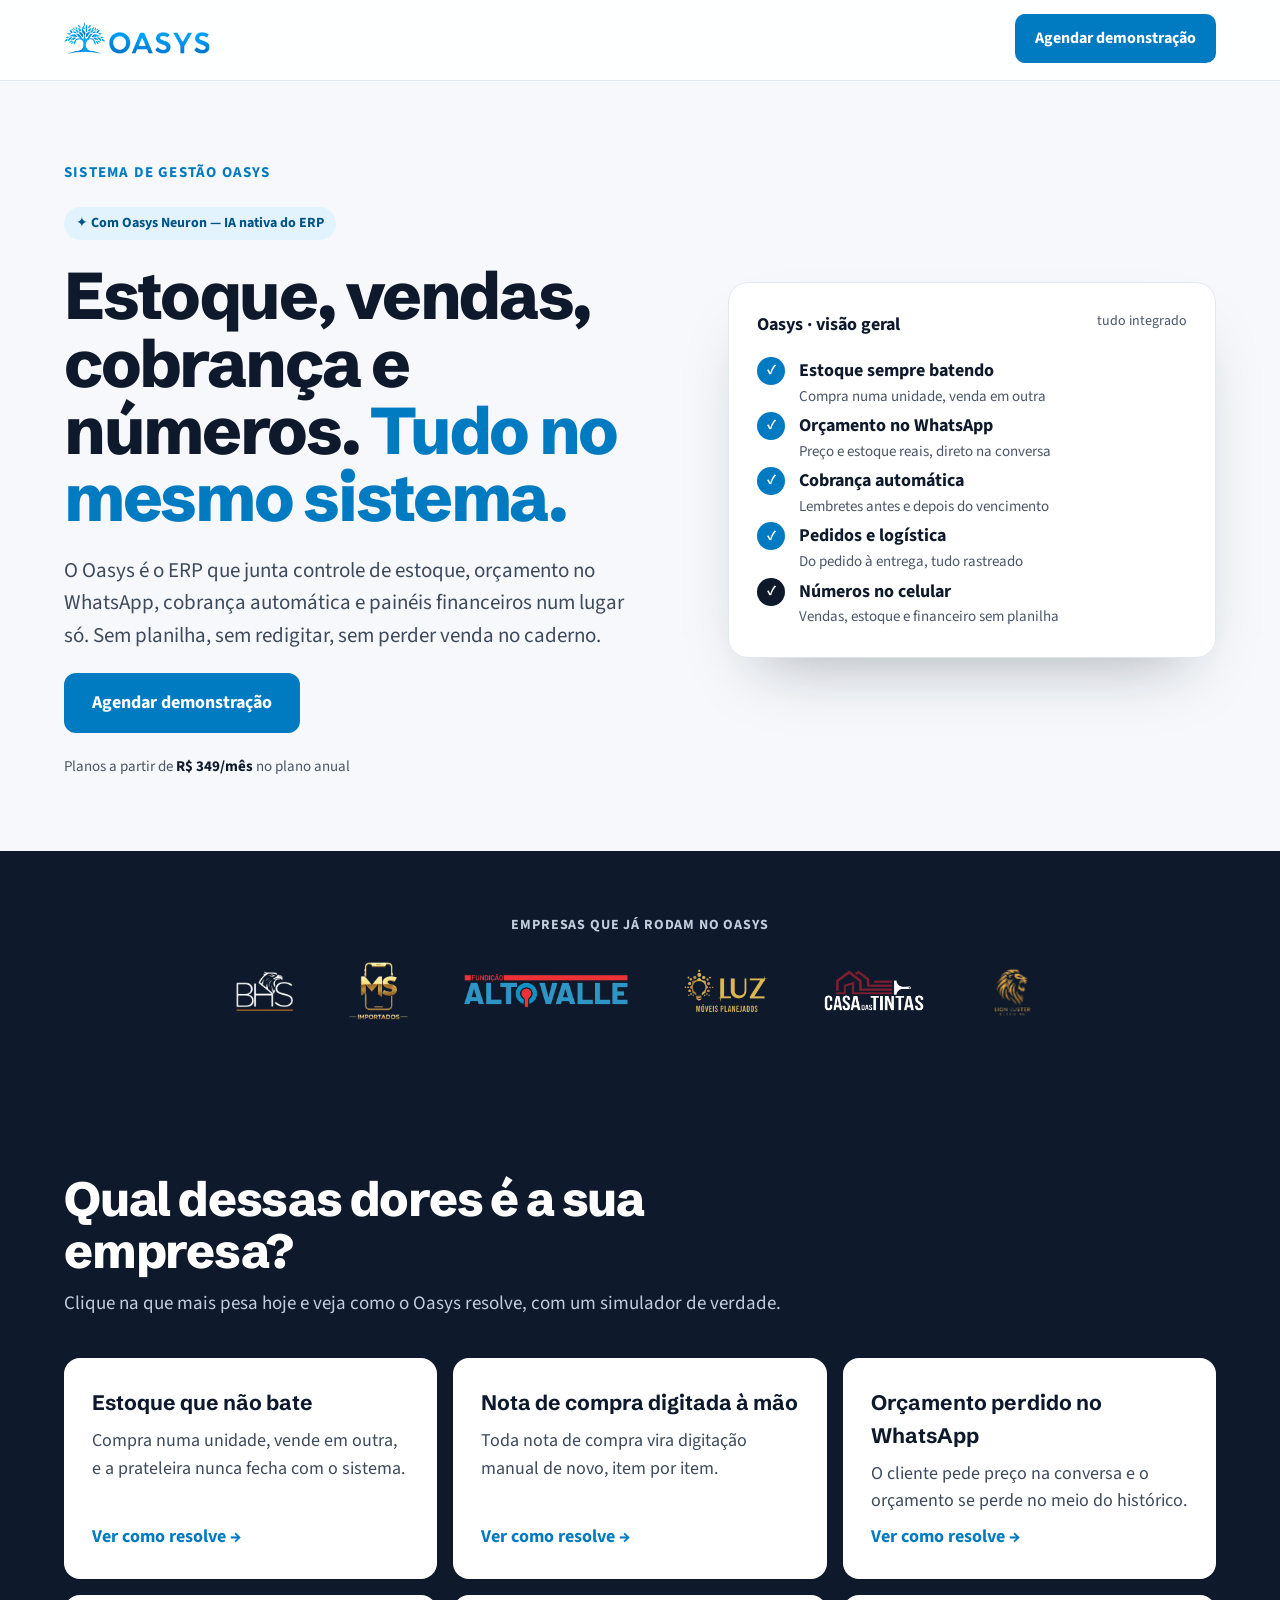
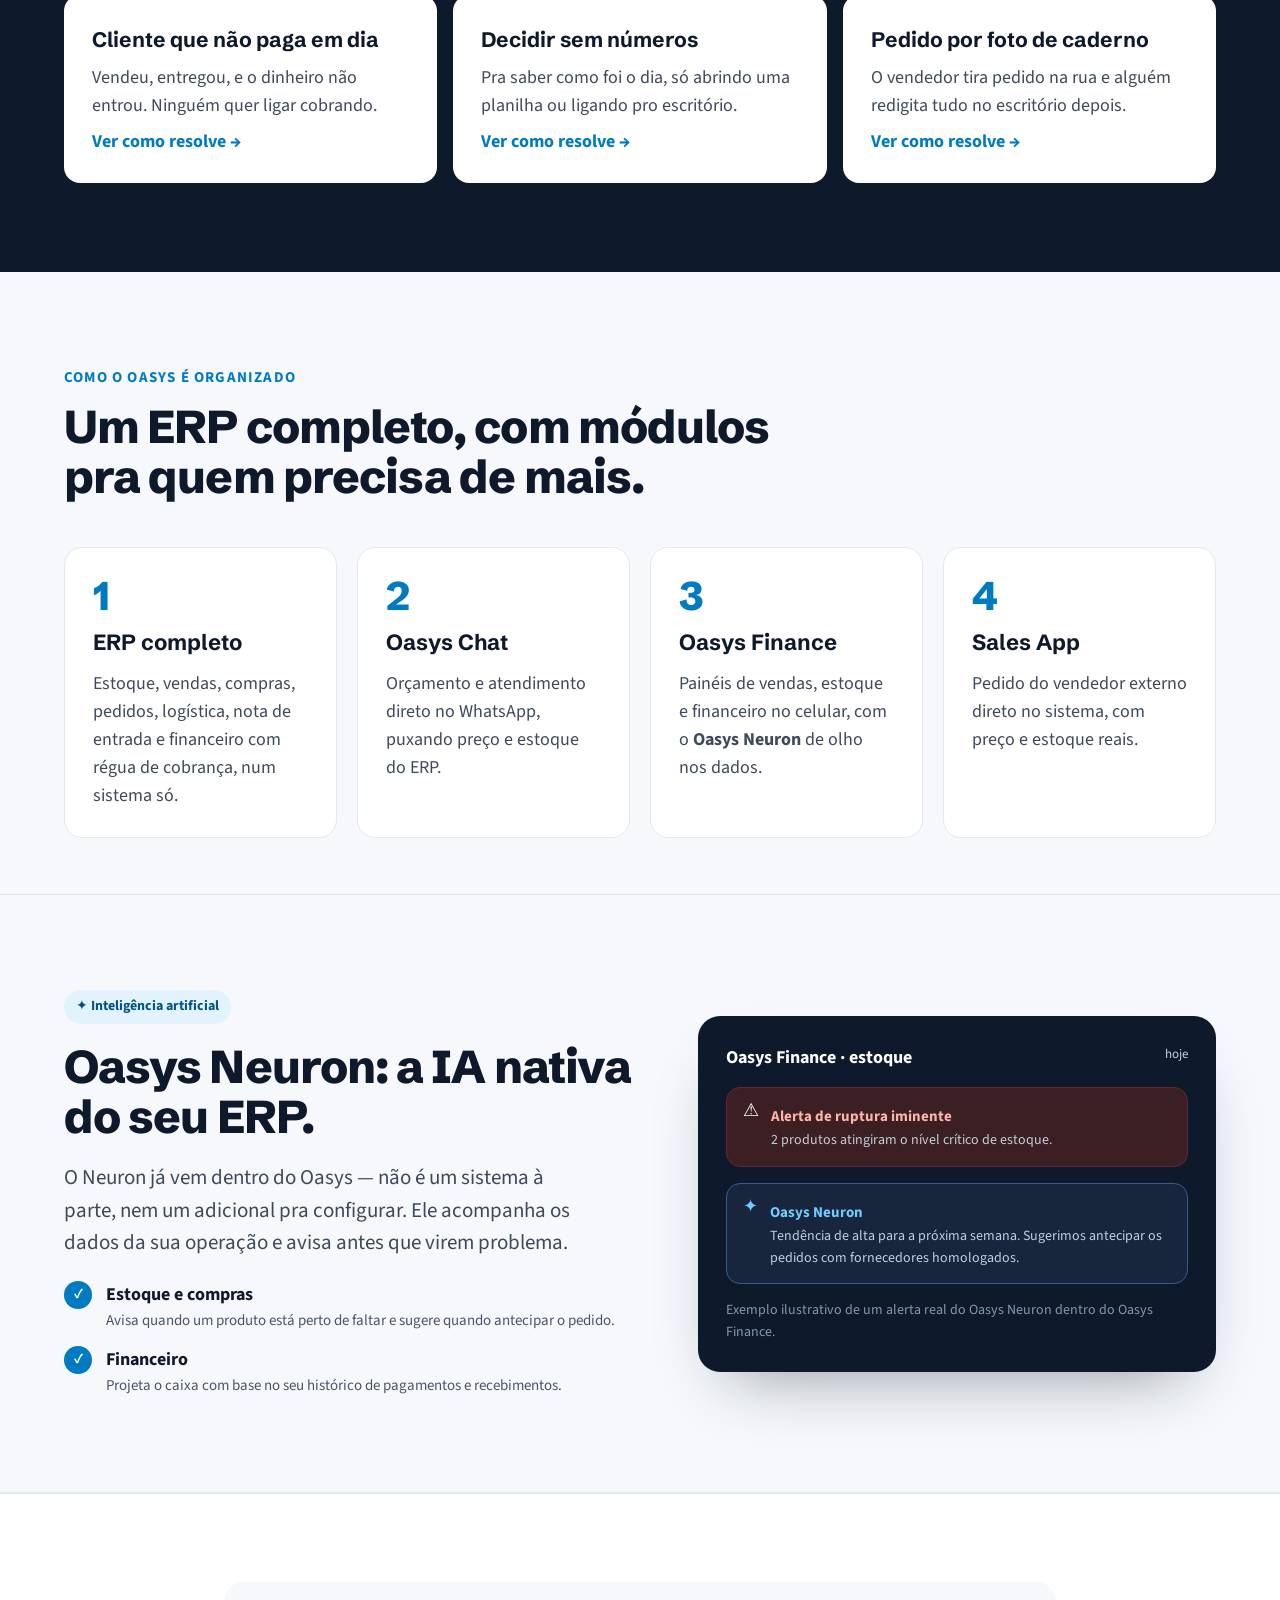
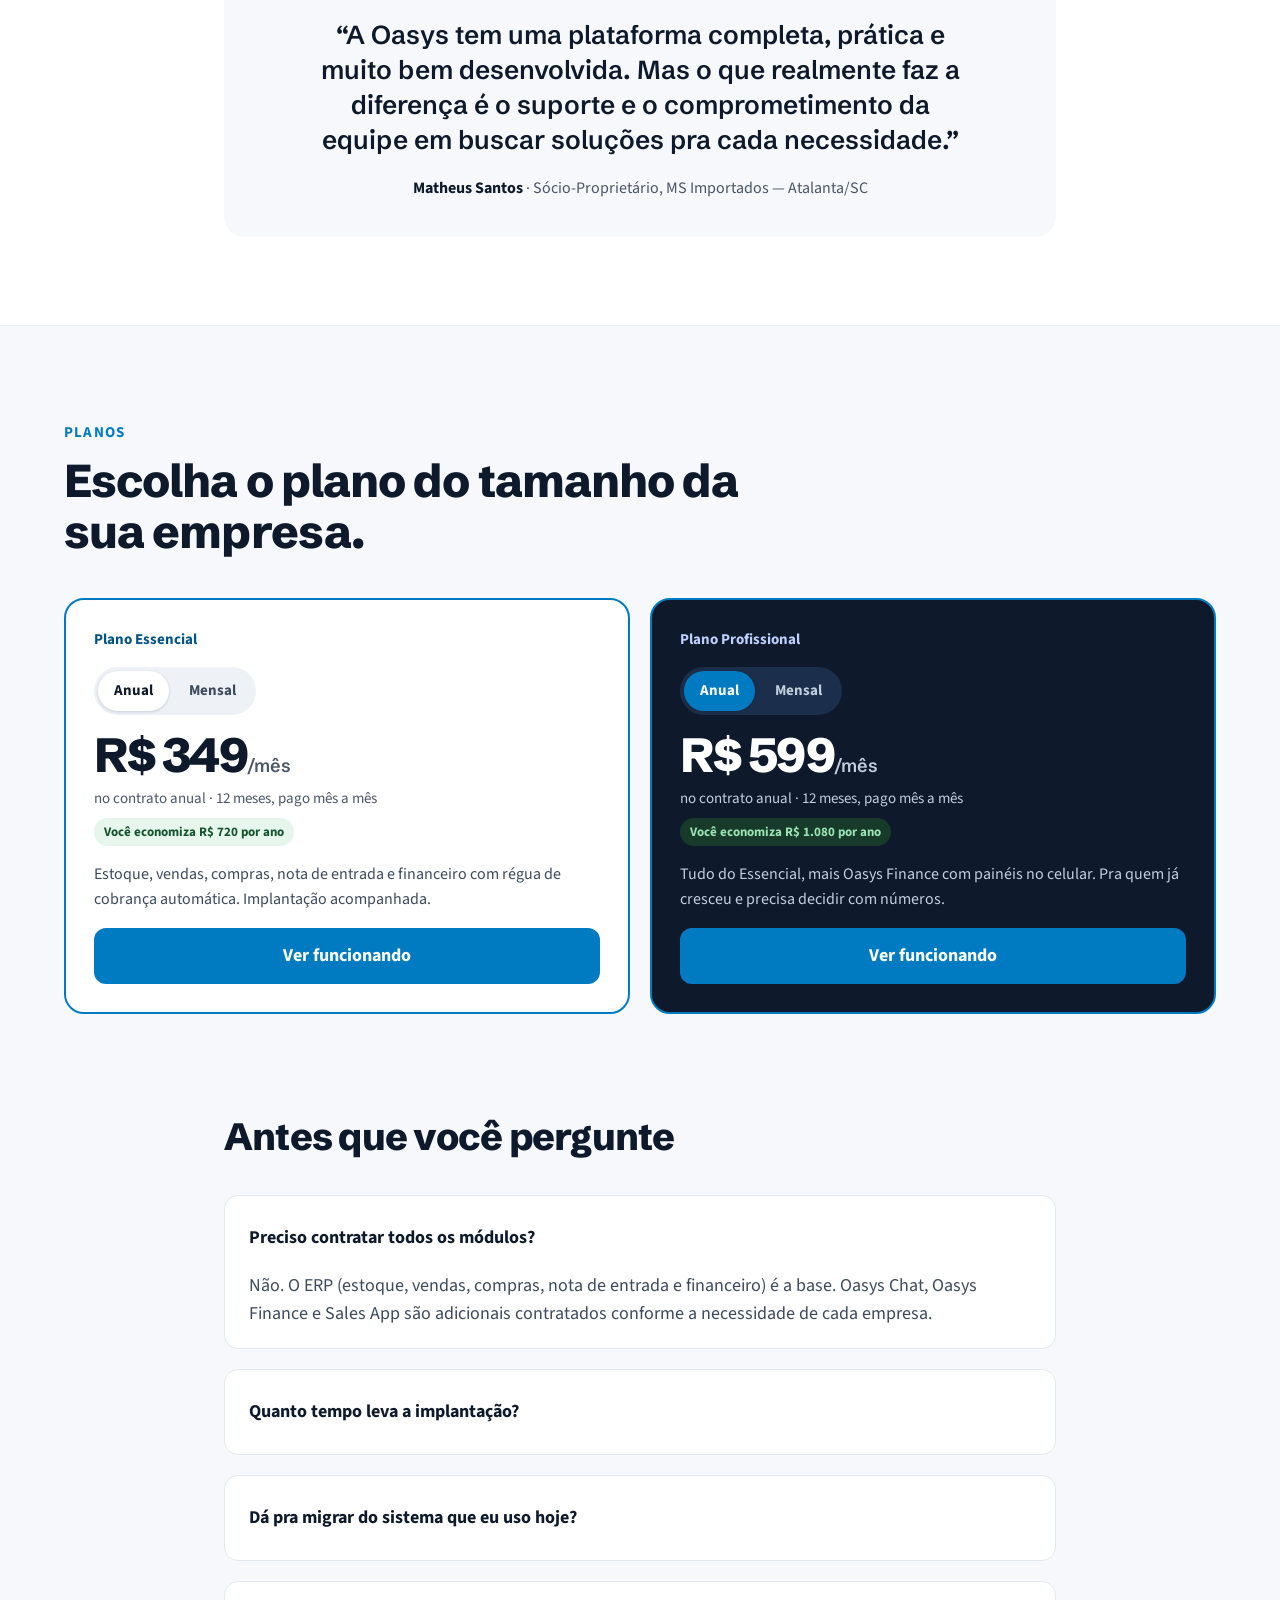
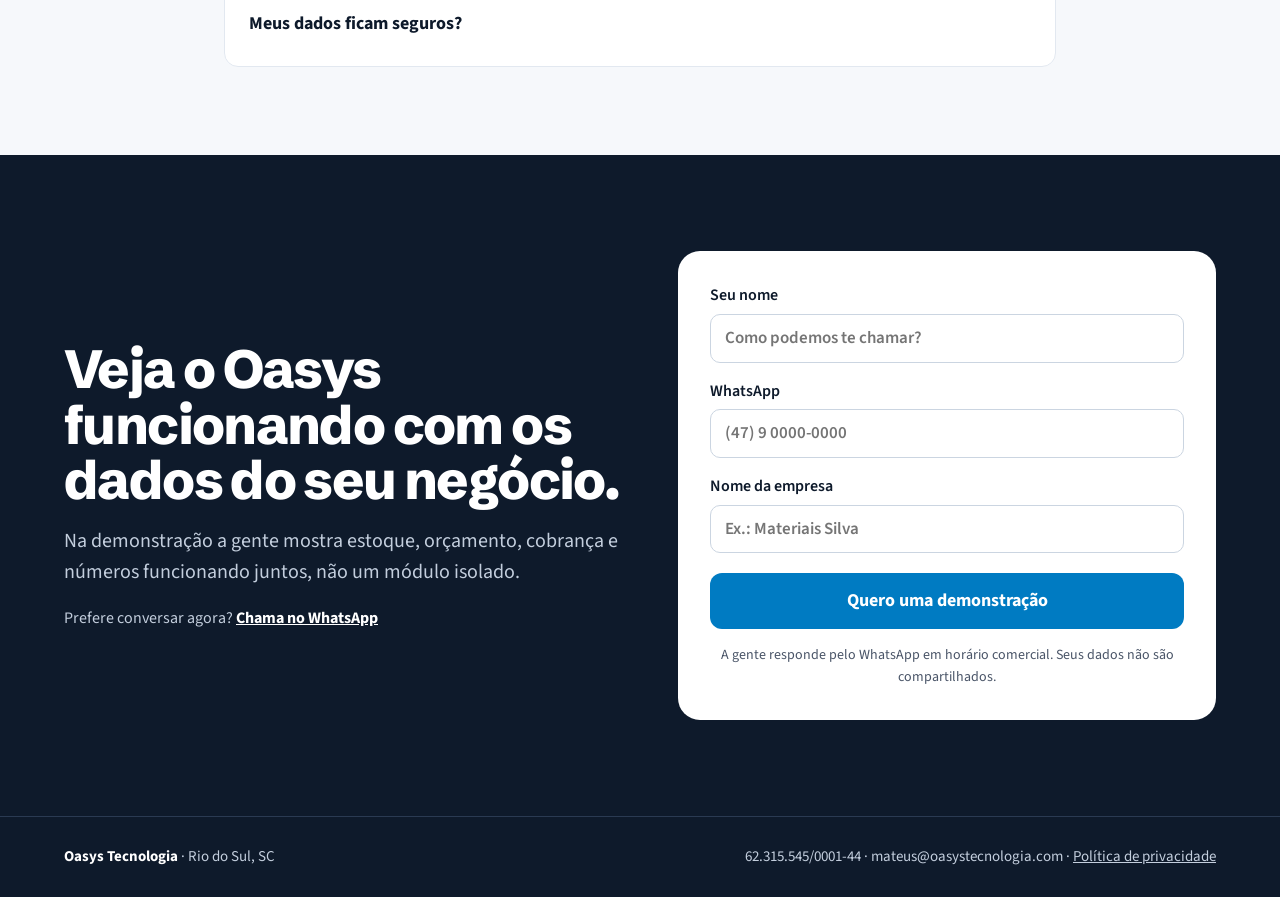
==== commit ec8c15dc: "feat: home generalista, Oasys Neuron, depoimentos reais, FAQ e ajustes de marca Landing pages por do" ====
--- a/index.html
+++ b/index.html
@@ -1,10 +1,234 @@
 <!doctype html>
-<html lang="pt-BR"><head><meta charset="utf-8"><meta name="viewport" content="width=device-width, initial-scale=1"><meta name="robots" content="noindex">
-<title>Oasys — LPs por dor</title><link rel="stylesheet" href="assets/oasys.css"></head>
-<body style="padding: 48px 24px; max-width: 760px; margin: 0 auto"><h1 style="font-family: system-ui">LPs por dor — índice interno</h1><ul style="line-height: 2"><li><a href="estoque/">Estoque que bate com a prateleira</a> <small>/estoque/</small></li>
-<li><a href="nota-entrada/">Chega de digitar nota de compra</a> <small>/nota-entrada/</small></li>
-<li><a href="orcamento-whatsapp/">Orçamento direto no WhatsApp</a> <small>/orcamento-whatsapp/</small></li>
-<li><a href="cobranca/">Régua de cobrança automática</a> <small>/cobranca/</small></li>
-<li><a href="numeros/">Os números da sua empresa no celular</a> <small>/numeros/</small></li>
-<li><a href="pedido-vendedor/">Pedido do vendedor direto no sistema</a> <small>/pedido-vendedor/</small></li></ul>
-<p style="color: var(--suave)">Use <code>utm_campaign=dores&amp;utm_content=&lt;slug&gt;</code> nos anúncios.</p></body></html>
+<html lang="pt-BR">
+<head>
+<meta charset="utf-8">
+<meta name="viewport" content="width=device-width, initial-scale=1, viewport-fit=cover">
+<title>Oasys — Sistema de gestão para estoque, vendas e cobrança</title>
+<meta name="description" content="O Oasys junta estoque, orçamento no WhatsApp, cobrança automática e painéis financeiros num sistema só. Agende uma demonstração gratuita.">
+<meta name="theme-color" content="#0E1A2B">
+<link rel="canonical" href="https://www.oasystecnologia.com/">
+<meta property="og:type" content="website">
+<meta property="og:locale" content="pt_BR">
+<meta property="og:title" content="Oasys — Sistema de gestão para estoque, vendas e cobrança">
+<meta property="og:description" content="O Oasys junta estoque, orçamento no WhatsApp, cobrança automática e painéis financeiros num sistema só. Agende uma demonstração gratuita.">
+<meta property="og:url" content="https://www.oasystecnologia.com/">
+<meta property="og:image" content="https://www.oasystecnologia.com/assets/og-home.png">
+<link rel="icon" href="assets/favicon.ico">
+<link rel="preconnect" href="https://fonts.googleapis.com">
+<link rel="preconnect" href="https://fonts.gstatic.com" crossorigin>
+<link rel="stylesheet" href="https://fonts.googleapis.com/css2?family=Schibsted+Grotesk:wght@500;600;700;800&amp;family=Source+Sans+3:wght@400;500;600;700&amp;display=swap">
+<link rel="stylesheet" href="assets/oasys.css">
+<!-- GA4 (opcional): descomente e troque G-XXXXXXX
+<script async src="https://www.googletagmanager.com/gtag/js?id=G-XXXXXXX"></script>
+<script>window.dataLayer=window.dataLayer||[];function gtag(){dataLayer.push(arguments);}gtag('js',new Date());gtag('config','G-XXXXXXX');</script>
+-->
+<!-- PostHog -->
+<script>
+  !function (t, e) { var o, n, p, r; e.__SV || (window.posthog && window.posthog.__loaded) || (window.posthog = e, e._i = [], e.init = function (i, s, a) { function g(t, e) { var o = e.split("."); 2 == o.length && (t = t[o[0]], e = o[1]), t[e] = function () { t.push([e].concat(Array.prototype.slice.call(arguments, 0))) } } (p = t.createElement("script")).type = "text/javascript", p.crossOrigin = "anonymous", p.async = !0, p.src = s.api_host.replace(".i.posthog.com", "-assets.i.posthog.com") + "/static/array.js", (r = t.getElementsByTagName("script")[0]).parentNode.insertBefore(p, r); var u = e; for (void 0 !== a ? u = e[a] = [] : a = "posthog", u.people = u.people || [], u.toString = function (t) { var e = "posthog"; return "posthog" !== a && (e += "." + a), t || (e += " (stub)"), e }, u.people.toString = function () { return u.toString(1) + ".people (stub)" }, o = "ki Ci init qi Hi pr Bi zi Di capture calculateEventProperties Qi register register_once register_for_session unregister unregister_for_session Ki getFeatureFlag getFeatureFlagPayload getFeatureFlagResult getAllFeatureFlags isFeatureEnabled reloadFeatureFlags updateFlags updateEarlyAccessFeatureEnrollment getEarlyAccessFeatures on onFeatureFlags onSurveysLoaded onSessionId getSurveys getActiveMatchingSurveys renderSurvey displaySurvey cancelPendingSurvey canRenderSurvey canRenderSurveyAsync Xi identify setPersonProperties unsetPersonProperties group resetGroups setPersonPropertiesForFlags resetPersonPropertiesForFlags setGroupPropertiesForFlags resetGroupPropertiesForFlags reset shutdown setIdentity clearIdentity get_distinct_id getGroups get_session_id get_session_replay_url alias set_config startSessionRecording stopSessionRecording sessionRecordingStarted captureException addExceptionStep captureLog startExceptionAutocapture stopExceptionAutocapture loadToolbar get_property getSessionProperty Ji Gi createPersonProfile setInternalOrTestUser Yi Ai rn opt_in_capturing opt_out_capturing has_opted_in_capturing has_opted_out_capturing get_explicit_consent_status is_capturing clear_opt_in_out_capturing Vi debug mr it getPageViewId captureTraceFeedback captureTraceMetric Oi".split(" "), n = 0; n < o.length; n++)g(u, o[n]); e._i.push([i, s, a]) }, e.__SV = 1) }(document, window.posthog || []);
+  posthog.init('phc_B3N4hWCfWyWPVcXBxZ46384oaUZPbq9iN46KVtyxZEhM', {
+    api_host: 'https://us.i.posthog.com',
+    defaults: '2026-05-30',
+    person_profiles: 'identified_only', // or 'always' to create profiles for anonymous users as well
+  })
+</script>
+  <!-- Meta Pixel Code -->
+  <script>
+    !function (f, b, e, v, n, t, s) {
+      if (f.fbq) return; n = f.fbq = function () {
+        n.callMethod ?
+          n.callMethod.apply(n, arguments) : n.queue.push(arguments)
+      };
+      if (!f._fbq) f._fbq = n; n.push = n; n.loaded = !0; n.version = '2.0';
+      n.queue = []; t = b.createElement(e); t.async = !0;
+      t.src = v; s = b.getElementsByTagName(e)[0];
+      s.parentNode.insertBefore(t, s)
+    }(window, document, 'script',
+      'https://connect.facebook.net/en_US/fbevents.js');
+    fbq('init', '1042096091507834');
+    fbq('track', 'PageView');
+  </script>
+  <noscript><img height="1" width="1" style="display:none"
+      src="https://www.facebook.com/tr?id=1042096091507834&ev=PageView&noscript=1" /></noscript>
+  <!-- End Meta Pixel Code -->
+</head>
+<body data-lp="home">
+<div style="font-family: 'Source Sans 3', system-ui, sans-serif; color: #0E1A2B; background: #F6F8FB; font-size: 18px; line-height: 1.55; overflow-x: clip">
+
+<header style="position: sticky; top: 0; z-index: 50; background: rgba(255,255,255,0.88); backdrop-filter: blur(12px); -webkit-backdrop-filter: blur(12px); border-bottom: 1px solid #E2E8F0">
+<div style="max-width: 1200px; margin: 0 auto; padding: 14px 24px; display: flex; align-items: center; justify-content: space-between; gap: 16px">
+<a href="/" aria-label="Oasys — página inicial" style="display: inline-flex; align-items: center; text-decoration: none"><img src="assets/logohorizontal.png" alt="Oasys" style="height: 32px; width: auto; display: block"></a>
+<a class="btn" href="#demo" style="background: var(--azul); color: #FFFFFF; text-decoration: none; font-weight: 700; font-size: 16px; padding: 12px 20px; border-radius: 10px; min-height: 44px; box-sizing: border-box; display: inline-flex; align-items: center">Agendar demonstração</a>
+</div>
+<div class="prog" aria-hidden="true" style="height: 3px; background: var(--azul); transform: scaleX(0); transform-origin: left"></div>
+</header>
+<main id="conteudo">
+
+
+<!-- HERO -->
+<section style="max-width: 1200px; margin: 0 auto; padding: clamp(48px, 6.3vw, 88px) 24px clamp(44px, 5.7vw, 80px); display: flex; flex-wrap: wrap; gap: 56px; align-items: center">
+<div style="flex: 1 1 520px; min-width: 0; display: flex; flex-direction: column; gap: 22px">
+<p class="load d1" style="margin: 0; font-weight: 700; font-size: 15px; letter-spacing: 0.08em; text-transform: uppercase; color: var(--azul)">Sistema de gestão Oasys</p>
+<span class="load d1 oz-tag" style="align-self: flex-start">✦ Com Oasys Neuron — IA nativa do ERP</span>
+<h1 class="load d2" style="margin: 0; font-family: 'Schibsted Grotesk', sans-serif; font-weight: 800; font-size: clamp(40px, 5.4vw, 66px); line-height: 1.02; letter-spacing: -0.035em">Estoque, vendas, cobrança e números. <span style="color: var(--azul)">Tudo no mesmo sistema.</span></h1>
+<p class="load d3" style="margin: 0; font-size: clamp(18px, 2.2vw, 21px); color: #3D4A5C; max-width: 560px">O Oasys é o ERP que junta controle de estoque, orçamento no WhatsApp, cobrança automática e painéis financeiros num lugar só. Sem planilha, sem redigitar, sem perder venda no caderno.</p>
+<div class="load d4" style="display: flex; flex-wrap: wrap; gap: 12px">
+<a class="btn" href="#demo" style="background: var(--azul); color: #FFFFFF; text-decoration: none; font-weight: 700; padding: 16px 28px; border-radius: 12px; min-height: 52px; box-sizing: border-box; display: inline-flex; align-items: center">Agendar demonstração</a>
+</div>
+<p class="load d5" style="margin: 0; font-size: 15px; color: #4A5568">Planos a partir de <strong style="color: #0E1A2B">R$ 349/mês</strong> no plano anual</p>
+</div>
+<div class="par" style="flex: 1 1 400px; min-width: 0">
+<div class="load d3" style="background: #FFFFFF; border: 1px solid #E2E8F0; border-radius: 20px; padding: 28px; display: flex; flex-direction: column; gap: 4px; box-shadow: 0 32px 64px -32px rgba(14,26,43,0.35)">
+<div style="display: flex; justify-content: space-between; gap: 12px; margin-bottom: 14px"><span style="font-weight: 700">Oasys · visão geral</span><span style="font-size: 14px; color: #4A5568">tudo integrado</span></div>
+<div class="load d4" style="display: flex; gap: 14px; align-items: flex-start"><span style="width: 28px; height: 28px; border-radius: 50%; background: var(--azul); color: #FFF; display: flex; align-items: center; justify-content: center; font-size: 14px; font-weight: 700; flex: none">✓</span><div><strong>Estoque sempre batendo</strong><div style="font-size: 15px; color: #4A5568">Compra numa unidade, venda em outra</div></div></div>
+<div class="load d5" style="display: flex; gap: 14px; align-items: flex-start"><span style="width: 28px; height: 28px; border-radius: 50%; background: var(--azul); color: #FFF; display: flex; align-items: center; justify-content: center; font-size: 14px; font-weight: 700; flex: none">✓</span><div><strong>Orçamento no WhatsApp</strong><div style="font-size: 15px; color: #4A5568">Preço e estoque reais, direto na conversa</div></div></div>
+<div class="load d6" style="display: flex; gap: 14px; align-items: flex-start"><span style="width: 28px; height: 28px; border-radius: 50%; background: var(--azul); color: #FFF; display: flex; align-items: center; justify-content: center; font-size: 14px; font-weight: 700; flex: none">✓</span><div><strong>Cobrança automática</strong><div style="font-size: 15px; color: #4A5568">Lembretes antes e depois do vencimento</div></div></div>
+<div class="load d7" style="display: flex; gap: 14px; align-items: flex-start"><span style="width: 28px; height: 28px; border-radius: 50%; background: var(--azul); color: #FFF; display: flex; align-items: center; justify-content: center; font-size: 14px; font-weight: 700; flex: none">✓</span><div><strong>Pedidos e logística</strong><div style="font-size: 15px; color: #4A5568">Do pedido à entrega, tudo rastreado</div></div></div>
+<div class="load d8" style="display: flex; gap: 14px; align-items: flex-start"><span style="width: 28px; height: 28px; border-radius: 50%; background: #0E1A2B; color: #FFF; display: flex; align-items: center; justify-content: center; font-size: 14px; font-weight: 700; flex: none">✓</span><div><strong>Números no celular</strong><div style="font-size: 15px; color: #4A5568">Vendas, estoque e financeiro sem planilha</div></div></div>
+</div>
+</div>
+</section>
+
+<!-- CLIENTES -->
+<section class="rv" style="background: #0E1A2B">
+<div style="max-width: 1200px; margin: 0 auto; padding: clamp(40px, 5vw, 64px) 24px">
+<p style="margin: 0 0 24px; text-align: center; font-weight: 700; font-size: 14px; letter-spacing: 0.06em; text-transform: uppercase; color: #C3CEDD">Empresas que já rodam no Oasys</p>
+<div style="display: flex; flex-wrap: wrap; gap: clamp(28px, 5vw, 56px); align-items: center; justify-content: center">
+<img src="assets/bhs.png" alt="BHS Distribuidora" style="height: 40px; width: auto">
+<img src="assets/msimportados.png" alt="MS Importados" style="height: 58px; width: auto">
+<img src="assets/Fundaltovalle.png" alt="Fundição Alto Valle" style="height: 34px; width: auto">
+<img src="assets/Luzmoveis.png" alt="Luz Móveis Planejados" style="height: 44px; width: auto">
+<img src="assets/casadastintas.png" alt="Casa das Tintas Agrolândia" style="height: 42px; width: auto">
+<img src="assets/lionluster.png" alt="Lion Luster Detailing" style="height: 60px; width: auto">
+</div>
+</div>
+</section>
+
+<!-- ESCOLHA SUA DOR -->
+<section style="background: #0E1A2B; color: #FFFFFF">
+<div style="max-width: 1200px; margin: 0 auto; padding: clamp(52px, 6.9vw, 96px) 24px; display: flex; flex-direction: column; gap: 40px">
+<div class="rv" style="max-width: 760px; display: flex; flex-direction: column; gap: 12px">
+<h2 style="margin: 0; font-family: 'Schibsted Grotesk', sans-serif; font-weight: 800; font-size: clamp(32px, 3.8vw, 48px); line-height: 1.08; letter-spacing: -0.025em">Qual dessas dores é a sua empresa?</h2>
+<p style="margin: 0; color: #C3CEDD; font-size: 19px">Clique na que mais pesa hoje e veja como o Oasys resolve, com um simulador de verdade.</p>
+</div>
+<div style="display: grid; grid-template-columns: repeat(auto-fit, minmax(300px, 1fr)); gap: 16px">
+<a class="rv card" href="estoque/" style="text-decoration: none; color: inherit; background: #FFFFFF; color: #0E1A2B; border-radius: 16px; padding: 28px; display: flex; flex-direction: column; gap: 8px"><strong style="font-family: 'Schibsted Grotesk', sans-serif; font-size: 21px">Estoque que não bate</strong><span style="color: #3D4A5C">Compra numa unidade, vende em outra, e a prateleira nunca fecha com o sistema.</span><span style="margin-top: auto; font-weight: 700; color: var(--azul)">Ver como resolve →</span></a>
+<a class="rv s2 card" href="nota-entrada/" style="text-decoration: none; color: inherit; background: #FFFFFF; color: #0E1A2B; border-radius: 16px; padding: 28px; display: flex; flex-direction: column; gap: 8px"><strong style="font-family: 'Schibsted Grotesk', sans-serif; font-size: 21px">Nota de compra digitada à mão</strong><span style="color: #3D4A5C">Toda nota de compra vira digitação manual de novo, item por item.</span><span style="margin-top: auto; font-weight: 700; color: var(--azul)">Ver como resolve →</span></a>
+<a class="rv s3 card" href="orcamento-whatsapp/" style="text-decoration: none; color: inherit; background: #FFFFFF; color: #0E1A2B; border-radius: 16px; padding: 28px; display: flex; flex-direction: column; gap: 8px"><strong style="font-family: 'Schibsted Grotesk', sans-serif; font-size: 21px">Orçamento perdido no WhatsApp</strong><span style="color: #3D4A5C">O cliente pede preço na conversa e o orçamento se perde no meio do histórico.</span><span style="margin-top: auto; font-weight: 700; color: var(--azul)">Ver como resolve →</span></a>
+<a class="rv card" href="cobranca/" style="text-decoration: none; color: inherit; background: #FFFFFF; color: #0E1A2B; border-radius: 16px; padding: 28px; display: flex; flex-direction: column; gap: 8px"><strong style="font-family: 'Schibsted Grotesk', sans-serif; font-size: 21px">Cliente que não paga em dia</strong><span style="color: #3D4A5C">Vendeu, entregou, e o dinheiro não entrou. Ninguém quer ligar cobrando.</span><span style="margin-top: auto; font-weight: 700; color: var(--azul)">Ver como resolve →</span></a>
+<a class="rv s2 card" href="numeros/" style="text-decoration: none; color: inherit; background: #FFFFFF; color: #0E1A2B; border-radius: 16px; padding: 28px; display: flex; flex-direction: column; gap: 8px"><strong style="font-family: 'Schibsted Grotesk', sans-serif; font-size: 21px">Decidir sem números</strong><span style="color: #3D4A5C">Pra saber como foi o dia, só abrindo uma planilha ou ligando pro escritório.</span><span style="margin-top: auto; font-weight: 700; color: var(--azul)">Ver como resolve →</span></a>
+<a class="rv s3 card" href="pedido-vendedor/" style="text-decoration: none; color: inherit; background: #FFFFFF; color: #0E1A2B; border-radius: 16px; padding: 28px; display: flex; flex-direction: column; gap: 8px"><strong style="font-family: 'Schibsted Grotesk', sans-serif; font-size: 21px">Pedido por foto de caderno</strong><span style="color: #3D4A5C">O vendedor tira pedido na rua e alguém redigita tudo no escritório depois.</span><span style="margin-top: auto; font-weight: 700; color: var(--azul)">Ver como resolve →</span></a>
+</div>
+</div>
+</section>
+
+<!-- COMO FUNCIONA -->
+<section style="max-width: 1200px; margin: 0 auto; padding: clamp(56px, 7.4vw, 104px) 24px 56px; display: flex; flex-direction: column; gap: 44px">
+<div class="rv" style="max-width: 760px; display: flex; flex-direction: column; gap: 12px">
+<p style="margin: 0; font-weight: 700; font-size: 15px; letter-spacing: 0.08em; text-transform: uppercase; color: var(--azul)">Como o Oasys é organizado</p>
+<h2 style="margin: 0; font-family: 'Schibsted Grotesk', sans-serif; font-weight: 800; font-size: clamp(32px, 3.6vw, 46px); line-height: 1.1; letter-spacing: -0.02em">Um ERP completo, com módulos pra quem precisa de mais.</h2>
+</div>
+<div style="display: grid; grid-template-columns: repeat(auto-fit, minmax(260px, 1fr)); gap: 20px">
+<article class="rv card" style="background: #FFFFFF; border: 1px solid #E2E8F0; border-radius: 18px; padding: 28px; display: flex; flex-direction: column; gap: 10px"><span style="font-family: 'Schibsted Grotesk', sans-serif; font-weight: 800; font-size: 40px; color: var(--azul); line-height: 1">1</span><h3 style="margin: 0; font-family: 'Schibsted Grotesk', sans-serif; font-size: 22px">ERP completo</h3><p style="margin: 0; color: #3D4A5C">Estoque, vendas, compras, pedidos, logística, nota de entrada e financeiro com régua de cobrança, num sistema só.</p></article>
+<article class="rv s2 card" style="background: #FFFFFF; border: 1px solid #E2E8F0; border-radius: 18px; padding: 28px; display: flex; flex-direction: column; gap: 10px"><span style="font-family: 'Schibsted Grotesk', sans-serif; font-weight: 800; font-size: 40px; color: var(--azul); line-height: 1">2</span><h3 style="margin: 0; font-family: 'Schibsted Grotesk', sans-serif; font-size: 22px">Oasys Chat</h3><p style="margin: 0; color: #3D4A5C">Orçamento e atendimento direto no WhatsApp, puxando preço e estoque do ERP.</p></article>
+<article class="rv s3 card" style="background: #FFFFFF; border: 1px solid #E2E8F0; border-radius: 18px; padding: 28px; display: flex; flex-direction: column; gap: 10px"><span style="font-family: 'Schibsted Grotesk', sans-serif; font-weight: 800; font-size: 40px; color: var(--azul); line-height: 1">3</span><h3 style="margin: 0; font-family: 'Schibsted Grotesk', sans-serif; font-size: 22px">Oasys Finance</h3><p style="margin: 0; color: #3D4A5C">Painéis de vendas, estoque e financeiro no celular, com o <strong>Oasys Neuron</strong> de olho nos dados.</p></article>
+<article class="rv card" style="background: #FFFFFF; border: 1px solid #E2E8F0; border-radius: 18px; padding: 28px; display: flex; flex-direction: column; gap: 10px"><span style="font-family: 'Schibsted Grotesk', sans-serif; font-weight: 800; font-size: 40px; color: var(--azul); line-height: 1">4</span><h3 style="margin: 0; font-family: 'Schibsted Grotesk', sans-serif; font-size: 22px">Sales App</h3><p style="margin: 0; color: #3D4A5C">Pedido do vendedor externo direto no sistema, com preço e estoque reais.</p></article>
+</div>
+</section>
+
+<!-- OASYS NEURON -->
+<section style="background: #F6F8FB; border-top: 1px solid #E2E8F0; border-bottom: 1px solid #E2E8F0">
+<div style="max-width: 1200px; margin: 0 auto; padding: clamp(56px, 7.4vw, 104px) 24px; display: flex; flex-wrap: wrap; gap: 56px; align-items: center">
+<div class="rvl" style="flex: 1 1 460px; min-width: 0; display: flex; flex-direction: column; gap: 18px">
+<span class="oz-tag">✦ Inteligência artificial</span>
+<h2 style="margin: 0; font-family: 'Schibsted Grotesk', sans-serif; font-weight: 800; font-size: clamp(32px, 3.6vw, 46px); line-height: 1.1; letter-spacing: -0.02em">Oasys Neuron: a IA nativa do seu ERP.</h2>
+<p style="margin: 0; font-size: clamp(18px, 2.2vw, 21px); color: #3D4A5C; max-width: 520px">O Neuron já vem dentro do Oasys — não é um sistema à parte, nem um adicional pra configurar. Ele acompanha os dados da sua operação e avisa antes que virem problema.</p>
+<div style="display: flex; flex-direction: column; gap: 14px; margin-top: 4px">
+<div style="display: flex; gap: 14px; align-items: flex-start"><span style="width: 28px; height: 28px; border-radius: 50%; background: var(--azul); color: #FFF; display: flex; align-items: center; justify-content: center; font-size: 14px; font-weight: 700; flex: none">✓</span><div><strong>Estoque e compras</strong><div style="font-size: 15px; color: #4A5568">Avisa quando um produto está perto de faltar e sugere quando antecipar o pedido.</div></div></div>
+<div style="display: flex; gap: 14px; align-items: flex-start"><span style="width: 28px; height: 28px; border-radius: 50%; background: var(--azul); color: #FFF; display: flex; align-items: center; justify-content: center; font-size: 14px; font-weight: 700; flex: none">✓</span><div><strong>Financeiro</strong><div style="font-size: 15px; color: #4A5568">Projeta o caixa com base no seu histórico de pagamentos e recebimentos.</div></div></div>
+</div>
+</div>
+<div class="rvr oz-escuro" style="flex: 1 1 400px; min-width: 0; box-shadow: 0 32px 64px -32px rgba(14,26,43,0.45)">
+<div style="display: flex; justify-content: space-between; gap: 12px"><span style="font-weight: 700">Oasys Finance · estoque</span><span style="font-size: 13px; color: #C3CEDD">hoje</span></div>
+<div style="display: flex; gap: 12px; align-items: flex-start; background: #3B1F22; border: 1px solid #5C2A30; border-radius: 14px; padding: 14px 16px">
+<span aria-hidden="true" style="font-size: 18px; line-height: 1">⚠️</span>
+<div><strong style="font-size: 15px; color: #FFB4A8">Alerta de ruptura iminente</strong><div style="font-size: 14px; color: #C3CEDD">2 produtos atingiram o nível crítico de estoque.</div></div>
+</div>
+<div style="display: flex; gap: 12px; align-items: flex-start; background: #17263C; border: 1px solid #3B5A8C; border-radius: 14px; padding: 14px 16px">
+<span aria-hidden="true" style="font-size: 18px; line-height: 1; color: var(--claro)">✦</span>
+<div><strong style="font-size: 15px; color: var(--claro)">Oasys Neuron</strong><div style="font-size: 14px; color: #C3CEDD">Tendência de alta para a próxima semana. Sugerimos antecipar os pedidos com fornecedores homologados.</div></div>
+</div>
+<p class="oz-nota" style="color: #8296B3">Exemplo ilustrativo de um alerta real do Oasys Neuron dentro do Oasys Finance.</p>
+</div>
+</div>
+</section>
+
+<!-- PROVA -->
+<section style="background: #FFFFFF; border-top: 1px solid #E2E8F0; border-bottom: 1px solid #E2E8F0">
+<div style="max-width: 880px; margin: 0 auto; padding: clamp(52px, 6.9vw, 96px) 24px">
+<figure class="rv" style="margin: 0; background: #F6F8FB; border-radius: 20px; padding: 36px; display: flex; flex-direction: column; gap: 18px; text-align: center; align-items: center">
+<blockquote style="margin: 0; font-family: 'Schibsted Grotesk', sans-serif; font-size: 26px; line-height: 1.35; font-weight: 600; max-width: 640px">“A Oasys tem uma plataforma completa, prática e muito bem desenvolvida. Mas o que realmente faz a diferença é o suporte e o comprometimento da equipe em buscar soluções pra cada necessidade.”</blockquote>
+<figcaption style="color: #4A5568; font-size: 16px"><strong style="color: #0E1A2B">Matheus Santos</strong> · Sócio-Proprietário, MS Importados — Atalanta/SC</figcaption>
+</figure>
+</div>
+</section>
+
+<!-- PREÇO -->
+<section style="max-width: 1200px; margin: 0 auto; padding: clamp(56px, 7.4vw, 104px) 24px; display: flex; flex-direction: column; gap: 40px">
+<div class="rv" style="max-width: 760px; display: flex; flex-direction: column; gap: 12px">
+<p style="margin: 0; font-weight: 700; font-size: 15px; letter-spacing: 0.08em; text-transform: uppercase; color: var(--azul)">Planos</p>
+<h2 style="margin: 0; font-family: 'Schibsted Grotesk', sans-serif; font-weight: 800; font-size: clamp(32px, 3.6vw, 46px); line-height: 1.1; letter-spacing: -0.02em">Escolha o plano do tamanho da sua empresa.</h2>
+</div>
+<div style="display: grid; grid-template-columns: repeat(auto-fit, minmax(320px, 1fr)); gap: 20px; align-items: stretch">
+<div class="rvl" data-widget="preco" data-plano="essencial" data-desc="Estoque, vendas, compras, nota de entrada e financeiro com régua de cobrança automática. Implantação acompanhada."></div>
+<div class="rvr" data-widget="preco" data-plano="profissional" data-desc="Tudo do Essencial, mais Oasys Finance com painéis no celular. Pra quem já cresceu e precisa decidir com números."></div>
+</div>
+</section>
+
+<!-- OBJEÇÕES -->
+<section style="max-width: 880px; margin: 0 auto; padding: 0 24px clamp(52px, 6.9vw, 96px); display: flex; flex-direction: column; gap: 20px">
+<h2 class="rv" style="margin: 0 0 8px; font-family: 'Schibsted Grotesk', sans-serif; font-weight: 800; font-size: clamp(28px, 3vw, 38px); letter-spacing: -0.02em">Antes que você pergunte</h2>
+<details class="rv" open style="background: #FFFFFF; border: 1px solid #E2E8F0; border-radius: 14px; padding: 20px 24px"><summary style="font-weight: 700; cursor: pointer">Preciso contratar todos os módulos?</summary><p style="margin: 12px 0 0; color: #3D4A5C">Não. O ERP (estoque, vendas, compras, nota de entrada e financeiro) é a base. Oasys Chat, Oasys Finance e Sales App são adicionais contratados conforme a necessidade de cada empresa.</p></details>
+<details class="rv" style="background: #FFFFFF; border: 1px solid #E2E8F0; border-radius: 14px; padding: 20px 24px"><summary style="font-weight: 700; cursor: pointer">Quanto tempo leva a implantação?</summary><p style="margin: 12px 0 0; color: #3D4A5C">Em média, 20 dias, do cadastro inicial até a primeira venda emitida pelo Oasys. O prazo depende do volume de produtos e de quanto dá para migrar do sistema atual. Nossa equipe acompanha cada etapa: configuração, importação de dados, treinamento da equipe e acompanhamento nas primeiras semanas de uso.</p></details>
+<details class="rv" style="background: #FFFFFF; border: 1px solid #E2E8F0; border-radius: 14px; padding: 20px 24px"><summary style="font-weight: 700; cursor: pointer">Dá pra migrar do sistema que eu uso hoje?</summary><p style="margin: 12px 0 0; color: #3D4A5C">Sim. Importamos os principais cadastros do seu sistema atual: produtos, clientes, fornecedores e contas a receber/pagar. Você nos envia uma exportação (planilha ou backup), nós tratamos e importamos os dados, e você confere antes de começarmos a operar. Se o sistema antigo não exporta, montamos com você uma planilha modelo.</p></details>
+<details class="rv" style="background: #FFFFFF; border: 1px solid #E2E8F0; border-radius: 14px; padding: 20px 24px"><summary style="font-weight: 700; cursor: pointer">Meus dados ficam seguros?</summary><p style="margin: 12px 0 0; color: #3D4A5C">Sim. O Oasys roda em servidores em nuvem, com backup automático diário e acesso protegido por usuário e senha, com permissões por função. Seus dados são seus: se um dia você sair, entregamos uma exportação completa. Seguimos a LGPD no tratamento das informações.</p></details>
+</section>
+
+<section id="demo" style="color: #FFFFFF; background: var(--tinta); overflow: hidden">
+<div style="max-width: 1200px; margin: 0 auto; padding: 96px 24px; display: flex; flex-wrap: wrap; gap: 56px; align-items: center">
+<div class="rvl" style="flex: 1 1 440px; min-width: 0; display: flex; flex-direction: column; gap: 18px">
+<h2 style="margin: 0; font-family: 'Schibsted Grotesk', sans-serif; font-weight: 800; font-size: clamp(34px, 4.2vw, 54px); line-height: 1.04; letter-spacing: -0.03em">Veja o Oasys funcionando com os dados do seu negócio.</h2>
+<p style="margin: 0; color: #C3CEDD; font-size: 20px">Na demonstração a gente mostra estoque, orçamento, cobrança e números funcionando juntos, não um módulo isolado.</p>
+<p style="margin: 0; color: #C3CEDD; font-size: 16px">Prefere conversar agora? <a href="https://wa.me/554731804931" style="color: #FFFFFF; font-weight: 700">Chama no WhatsApp</a></p>
+</div>
+<form class="rvr" data-form="demo" data-endpoint="[URL_DO_ENDPOINT_DE_LEADS]" novalidate style="flex: 1 1 420px; min-width: 0; background: #FFFFFF; color: var(--tinta); border-radius: 22px; padding: 32px">
+<div data-campos style="display: flex; flex-direction: column; gap: 16px">
+<label style="display: flex; flex-direction: column; gap: 6px; font-weight: 600; font-size: 16px">Seu nome<input type="text" name="nome" autocomplete="name" required placeholder="Como podemos te chamar?" style="min-height: 48px; padding: 10px 14px; border: 1.5px solid #CBD5E1; border-radius: 10px; font-size: 17px"></label>
+<label style="display: flex; flex-direction: column; gap: 6px; font-weight: 600; font-size: 16px">WhatsApp<input type="tel" name="whatsapp" autocomplete="tel" inputmode="tel" required placeholder="(47) 9 0000-0000" style="min-height: 48px; padding: 10px 14px; border: 1.5px solid #CBD5E1; border-radius: 10px; font-size: 17px"></label>
+<label style="display: flex; flex-direction: column; gap: 6px; font-weight: 600; font-size: 16px">Nome da empresa<input type="text" name="empresa" autocomplete="organization" placeholder="Ex.: Materiais Silva" style="min-height: 48px; padding: 10px 14px; border: 1.5px solid #CBD5E1; border-radius: 10px; font-size: 17px"></label>
+<span data-erro role="alert" hidden style="font-size: 14px; font-weight: 700; color: #B42318"></span>
+<button class="btn oz-primario" type="submit" style="font-size: 18px; min-height: 56px; margin-top: 4px">Quero uma demonstração</button>
+<p style="margin: 0; font-size: 14px; color: var(--suave); text-align: center">A gente responde pelo WhatsApp em horário comercial. Seus dados não são compartilhados.</p>
+</div>
+<div data-ok hidden tabindex="-1" role="status" style="display: flex; flex-direction: column; gap: 12px; align-items: flex-start; padding: 8px 0">
+<svg aria-hidden="true" width="40" height="40" viewBox="0 0 24 24" fill="none" stroke="#007BC2" stroke-width="2.4" stroke-linecap="round" stroke-linejoin="round"><circle cx="12" cy="12" r="10"></circle><path d="M7 12.5l3.5 3.5L17 9"></path></svg>
+<strong style="font-family: 'Schibsted Grotesk', sans-serif; font-size: 26px">Recebemos seu contato!</strong>
+<span style="color: var(--texto)">Em breve alguém da Oasys chama você no WhatsApp para marcar o melhor horário.</span>
+</div>
+</form>
+</div>
+</section>
+</main>
+<div class="mbar" style="position: fixed; left: 0; right: 0; bottom: 0; z-index: 60; background: rgba(255,255,255,0.96); backdrop-filter: blur(10px); -webkit-backdrop-filter: blur(10px); border-top: 1px solid var(--linha); padding: 10px 16px calc(10px + env(safe-area-inset-bottom)); gap: 10px">
+<a href="#demo" style="flex: 1; background: var(--azul); color: #FFFFFF; text-decoration: none; font-weight: 700; font-size: 16px; border-radius: 12px; min-height: 48px; display: flex; align-items: center; justify-content: center; text-align: center; padding: 0 8px">Agendar demonstração</a>
+<a href="https://wa.me/554731804931" style="flex: 0 0 auto; background: #FFFFFF; color: var(--tinta); border: 1.5px solid #CBD5E1; text-decoration: none; font-weight: 700; font-size: 16px; border-radius: 12px; min-height: 48px; padding: 0 16px; display: flex; align-items: center; gap: 8px"><svg aria-hidden="true" width="18" height="18" viewBox="0 0 24 24" fill="none" stroke="currentColor" stroke-width="2" stroke-linecap="round" stroke-linejoin="round"><path d="M21 11.5a8.4 8.4 0 0 1-12.4 7.4L3 21l2.1-5.5A8.4 8.4 0 1 1 21 11.5z"></path></svg>WhatsApp</a>
+</div>
+<footer style="background: var(--tinta); color: #C3CEDD; border-top: 1px solid #2A3A52">
+<div style="max-width: 1200px; margin: 0 auto; padding: 28px 24px; display: flex; flex-wrap: wrap; justify-content: space-between; gap: 12px; font-size: 15px">
+<span><strong style="color: #FFFFFF">Oasys Tecnologia</strong> · Rio do Sul, SC</span>
+<span>62.315.545/0001-44 · mateus@oasystecnologia.com · <a href="[link-politica-de-privacidade]" style="color: #C3CEDD">Política de privacidade</a></span>
+</div>
+</footer>
+</div>
+<script src="assets/oasys.js" defer></script>
+</body>
+</html>
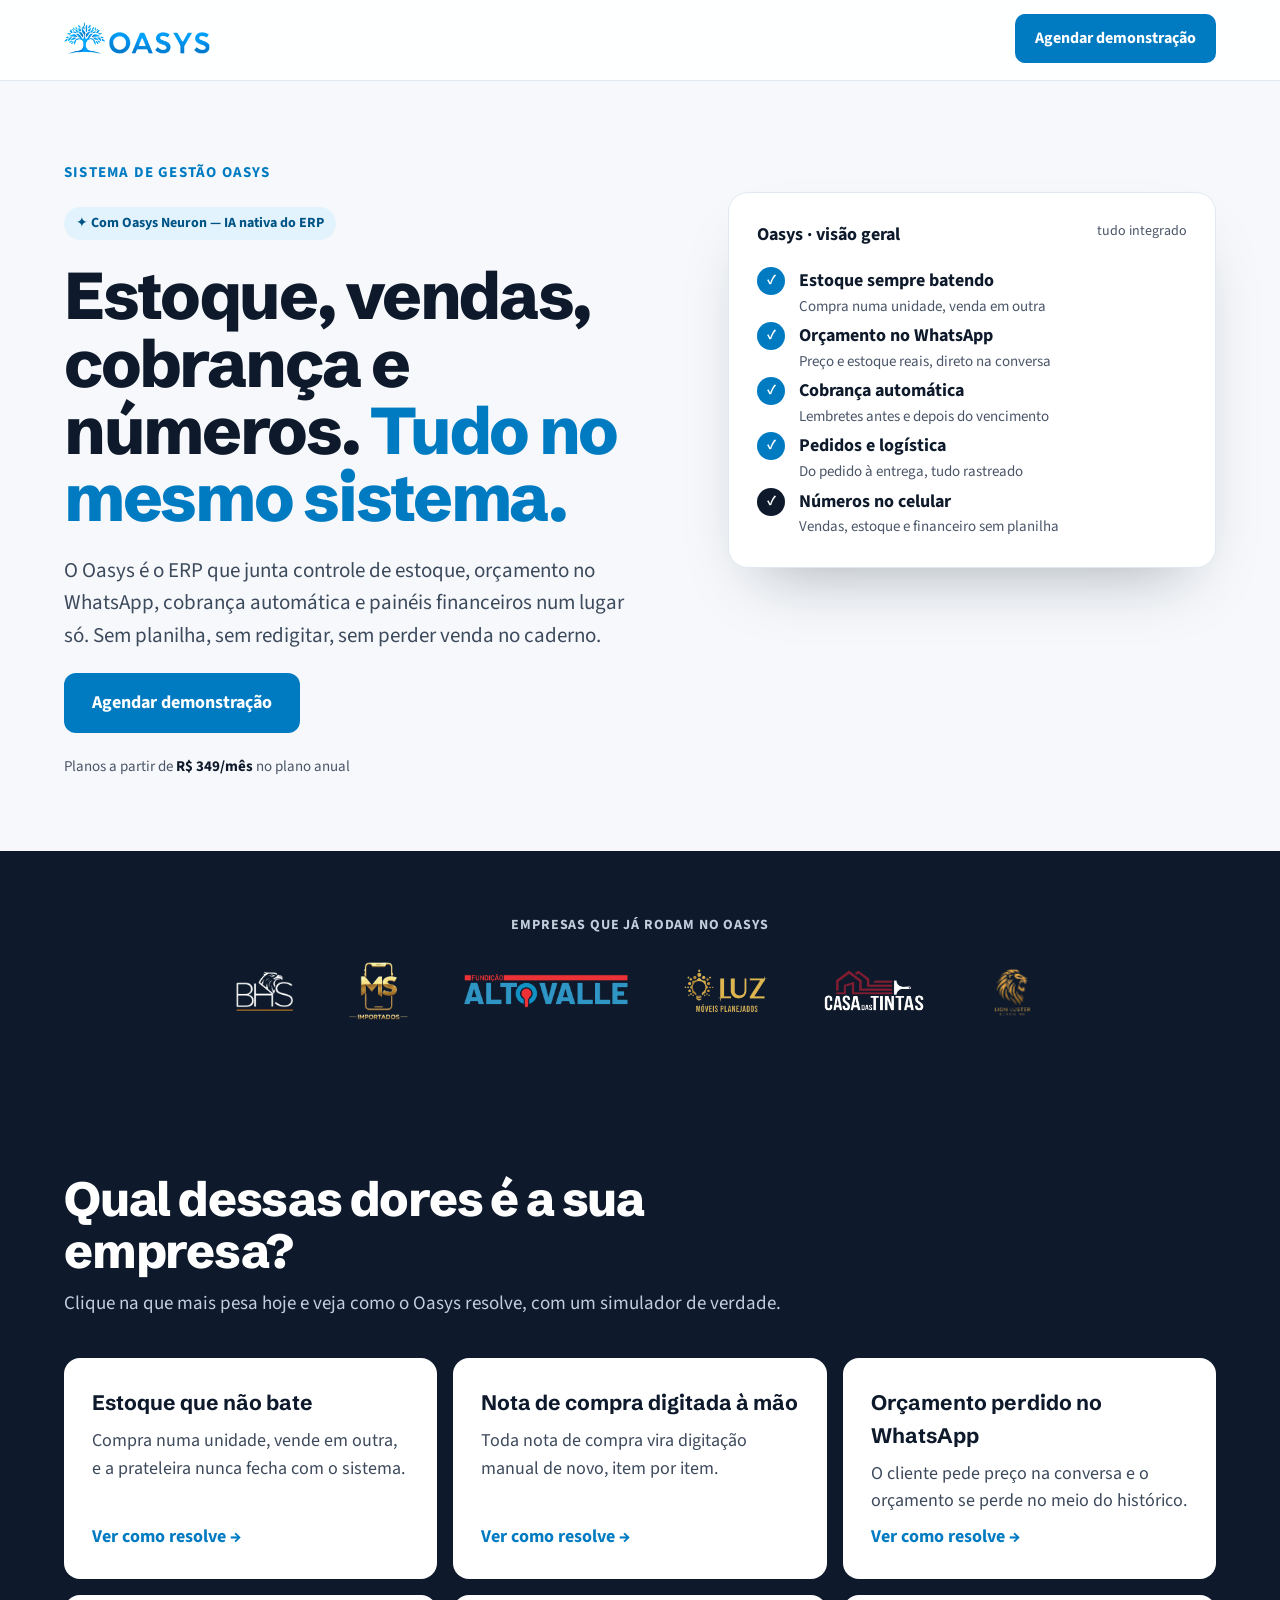
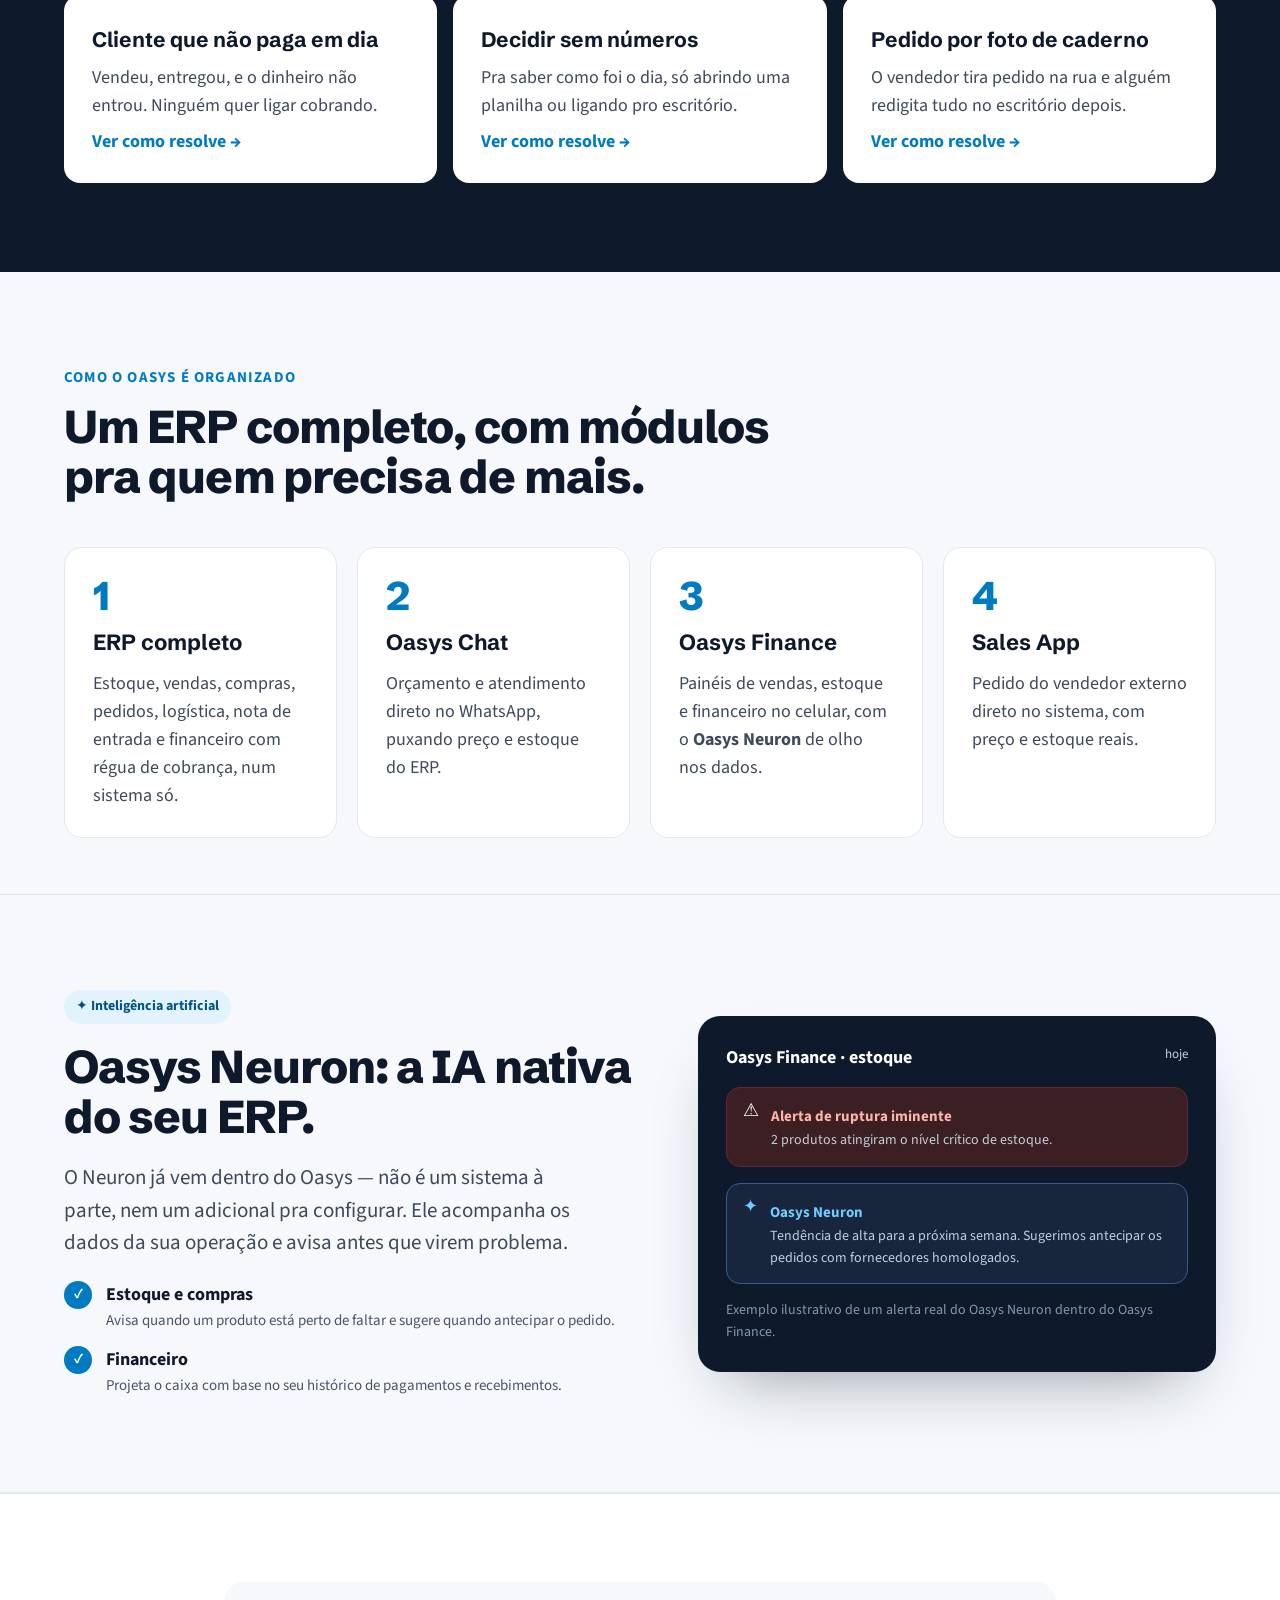
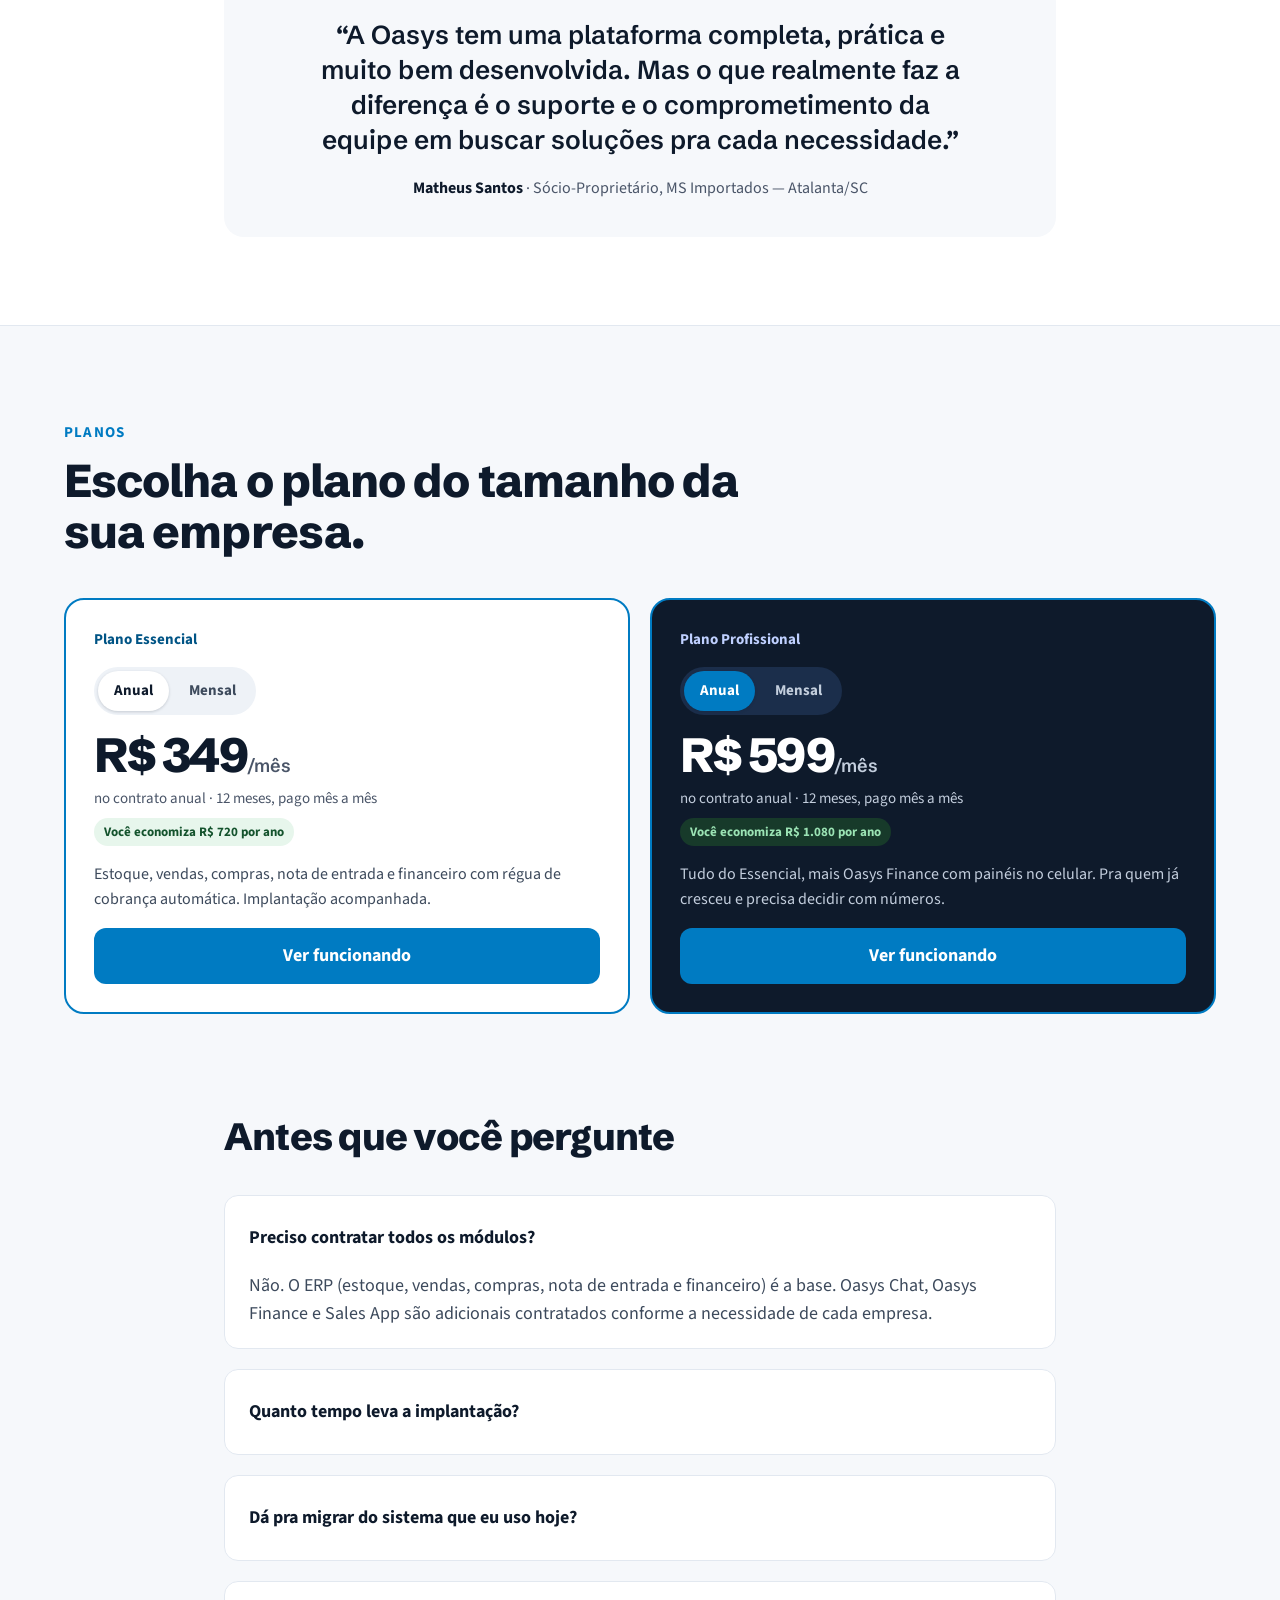
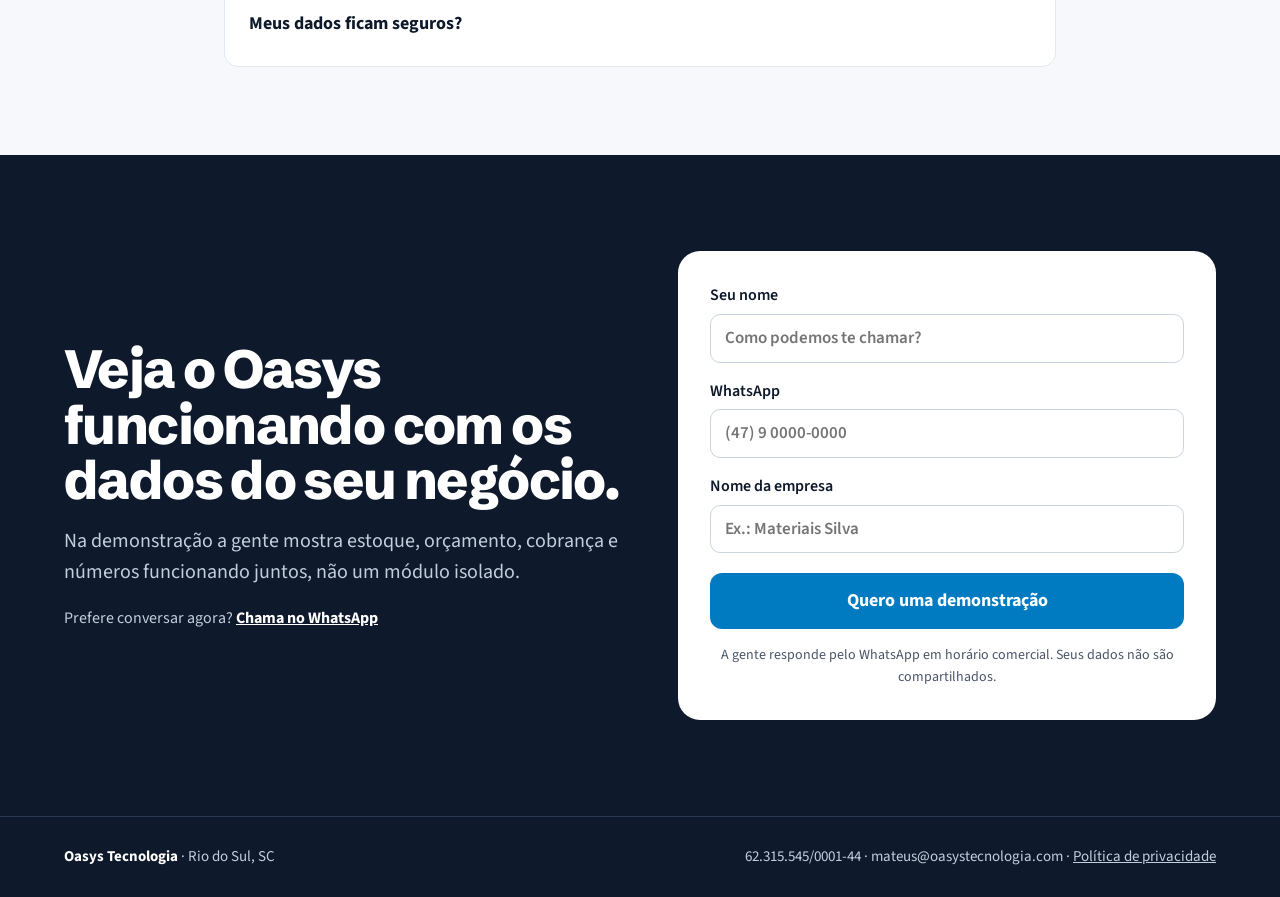
==== commit 4ba4beb4: "feat: imagem de preview para compartilhamento em redes sociais Cria assets/og-share.png (logo Oasys " ====
--- a/index.html
+++ b/index.html
@@ -12,7 +12,7 @@
 <meta property="og:title" content="Oasys — Sistema de gestão para estoque, vendas e cobrança">
 <meta property="og:description" content="O Oasys junta estoque, orçamento no WhatsApp, cobrança automática e painéis financeiros num sistema só. Agende uma demonstração gratuita.">
 <meta property="og:url" content="https://www.oasystecnologia.com/">
-<meta property="og:image" content="https://www.oasystecnologia.com/assets/og-home.png">
+<meta property="og:image" content="https://www.oasystecnologia.com/assets/og-share.png">
 <link rel="icon" href="assets/favicon.ico">
 <link rel="preconnect" href="https://fonts.googleapis.com">
 <link rel="preconnect" href="https://fonts.gstatic.com" crossorigin>
@@ -200,7 +200,7 @@
 <p style="margin: 0; color: #C3CEDD; font-size: 20px">Na demonstração a gente mostra estoque, orçamento, cobrança e números funcionando juntos, não um módulo isolado.</p>
 <p style="margin: 0; color: #C3CEDD; font-size: 16px">Prefere conversar agora? <a href="https://wa.me/554731804931" style="color: #FFFFFF; font-weight: 700">Chama no WhatsApp</a></p>
 </div>
-<form class="rvr" data-form="demo" data-endpoint="[URL_DO_ENDPOINT_DE_LEADS]" novalidate style="flex: 1 1 420px; min-width: 0; background: #FFFFFF; color: var(--tinta); border-radius: 22px; padding: 32px">
+<form class="rvr" data-form="demo" data-endpoint="/leads.php" novalidate style="flex: 1 1 420px; min-width: 0; background: #FFFFFF; color: var(--tinta); border-radius: 22px; padding: 32px">
 <div data-campos style="display: flex; flex-direction: column; gap: 16px">
 <label style="display: flex; flex-direction: column; gap: 6px; font-weight: 600; font-size: 16px">Seu nome<input type="text" name="nome" autocomplete="name" required placeholder="Como podemos te chamar?" style="min-height: 48px; padding: 10px 14px; border: 1.5px solid #CBD5E1; border-radius: 10px; font-size: 17px"></label>
 <label style="display: flex; flex-direction: column; gap: 6px; font-weight: 600; font-size: 16px">WhatsApp<input type="tel" name="whatsapp" autocomplete="tel" inputmode="tel" required placeholder="(47) 9 0000-0000" style="min-height: 48px; padding: 10px 14px; border: 1.5px solid #CBD5E1; border-radius: 10px; font-size: 17px"></label>
@@ -225,7 +225,7 @@
 <footer style="background: var(--tinta); color: #C3CEDD; border-top: 1px solid #2A3A52">
 <div style="max-width: 1200px; margin: 0 auto; padding: 28px 24px; display: flex; flex-wrap: wrap; justify-content: space-between; gap: 12px; font-size: 15px">
 <span><strong style="color: #FFFFFF">Oasys Tecnologia</strong> · Rio do Sul, SC</span>
-<span>62.315.545/0001-44 · mateus@oasystecnologia.com · <a href="[link-politica-de-privacidade]" style="color: #C3CEDD">Política de privacidade</a></span>
+<span>62.315.545/0001-44 · mateus@oasystecnologia.com · <a href="/politica-de-privacidade.html" style="color: #C3CEDD">Política de privacidade</a></span>
 </div>
 </footer>
 </div>
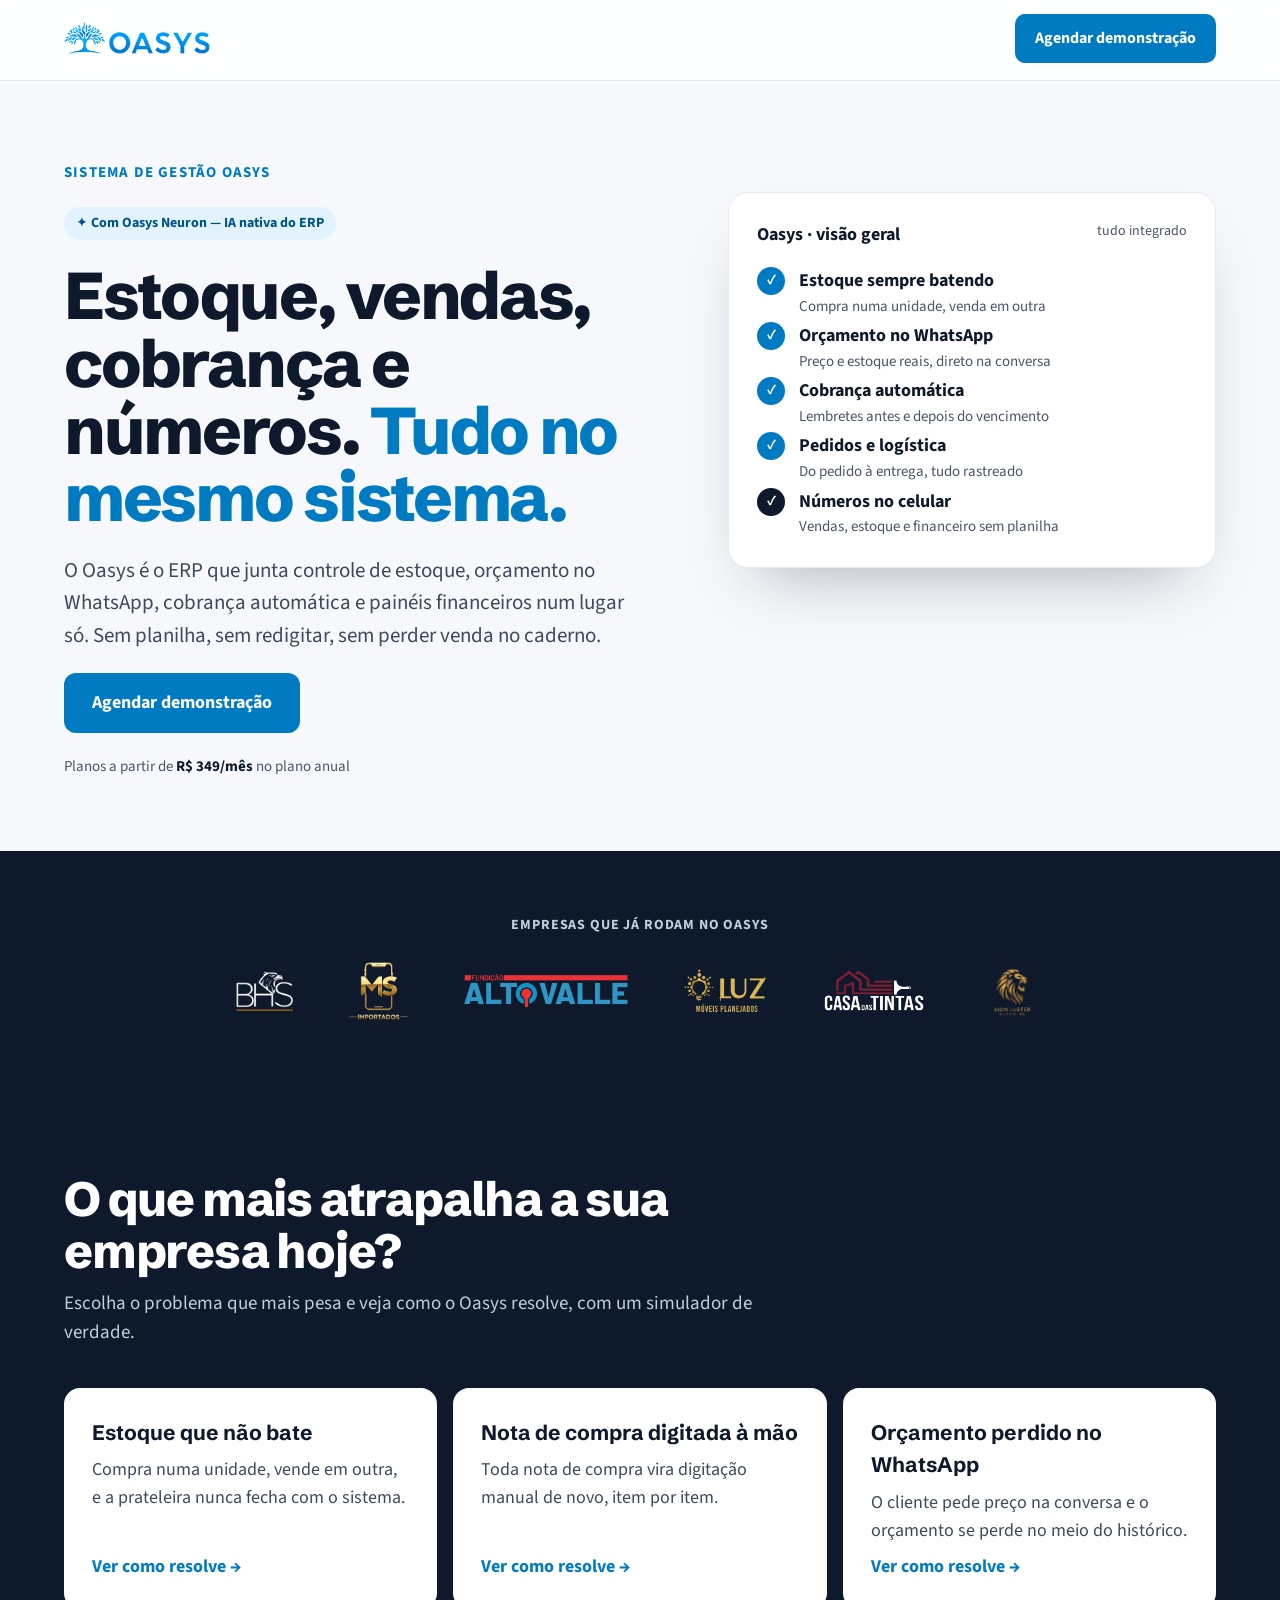
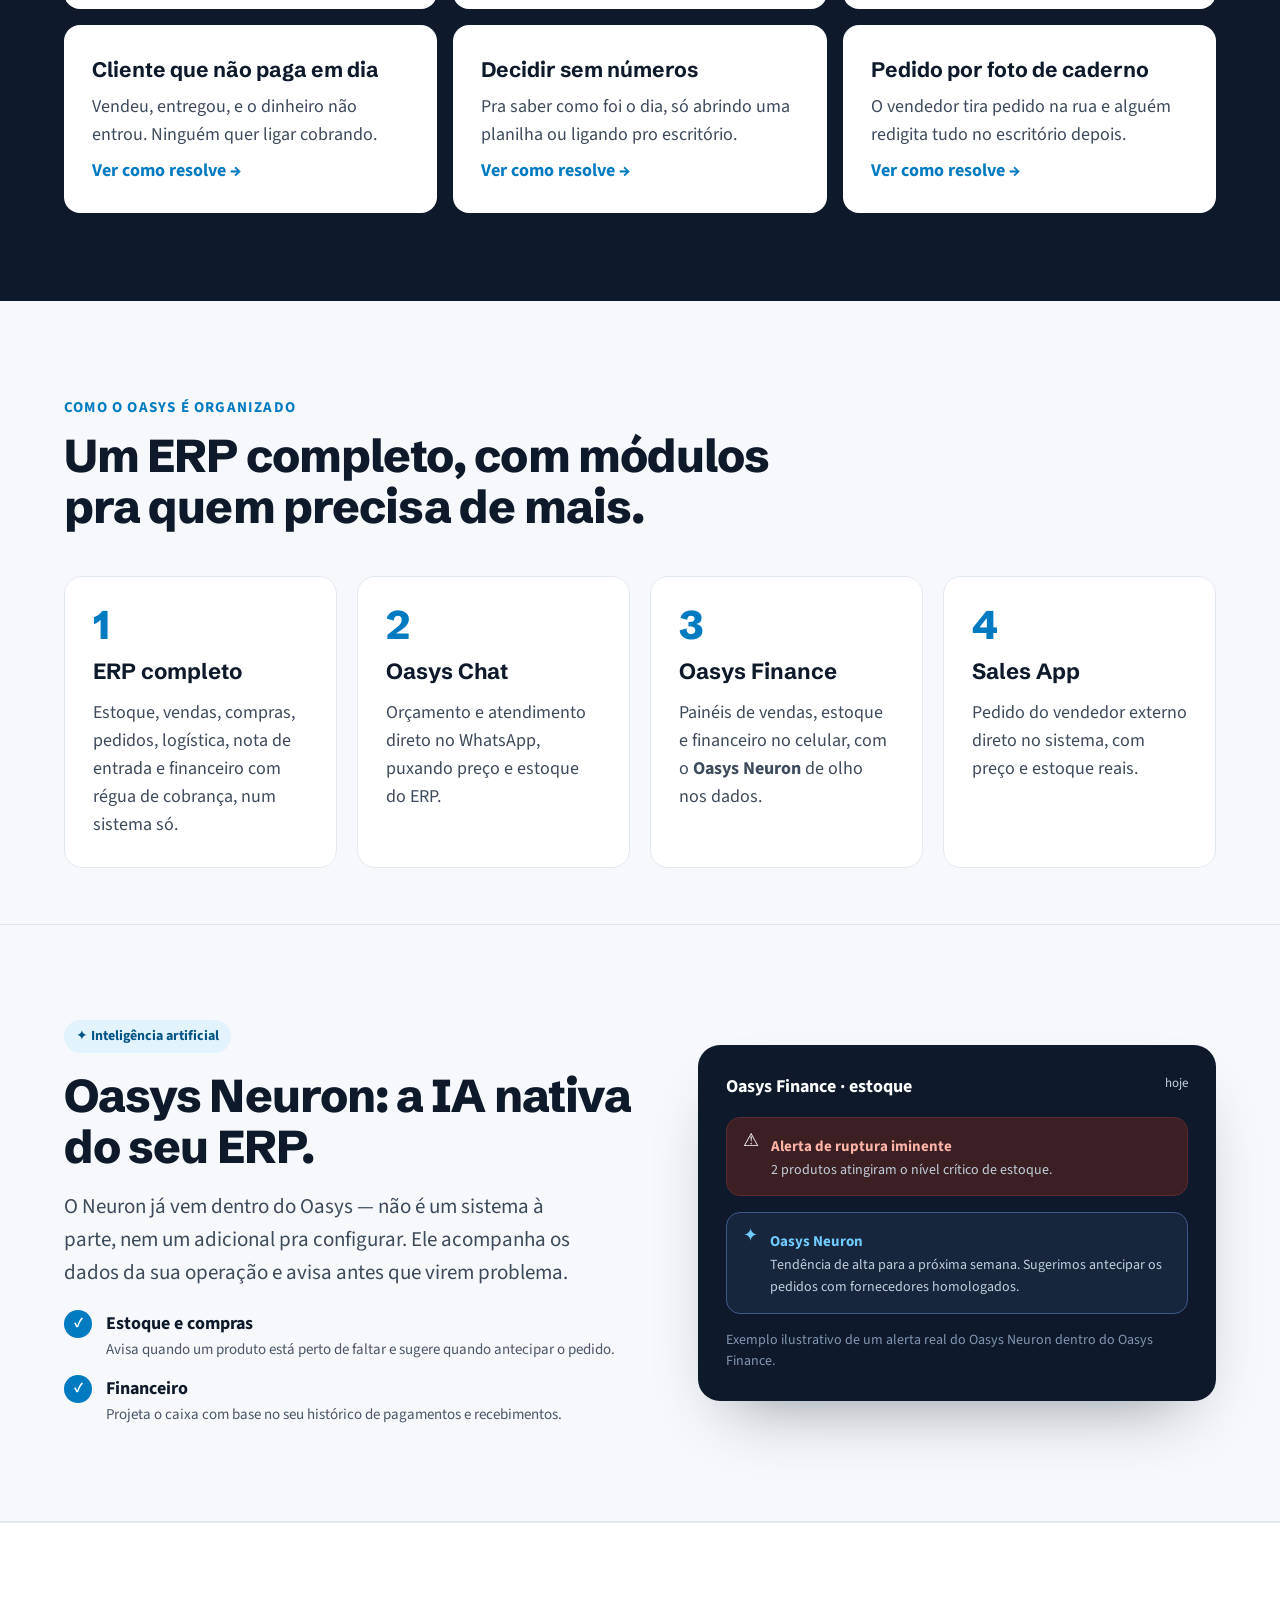
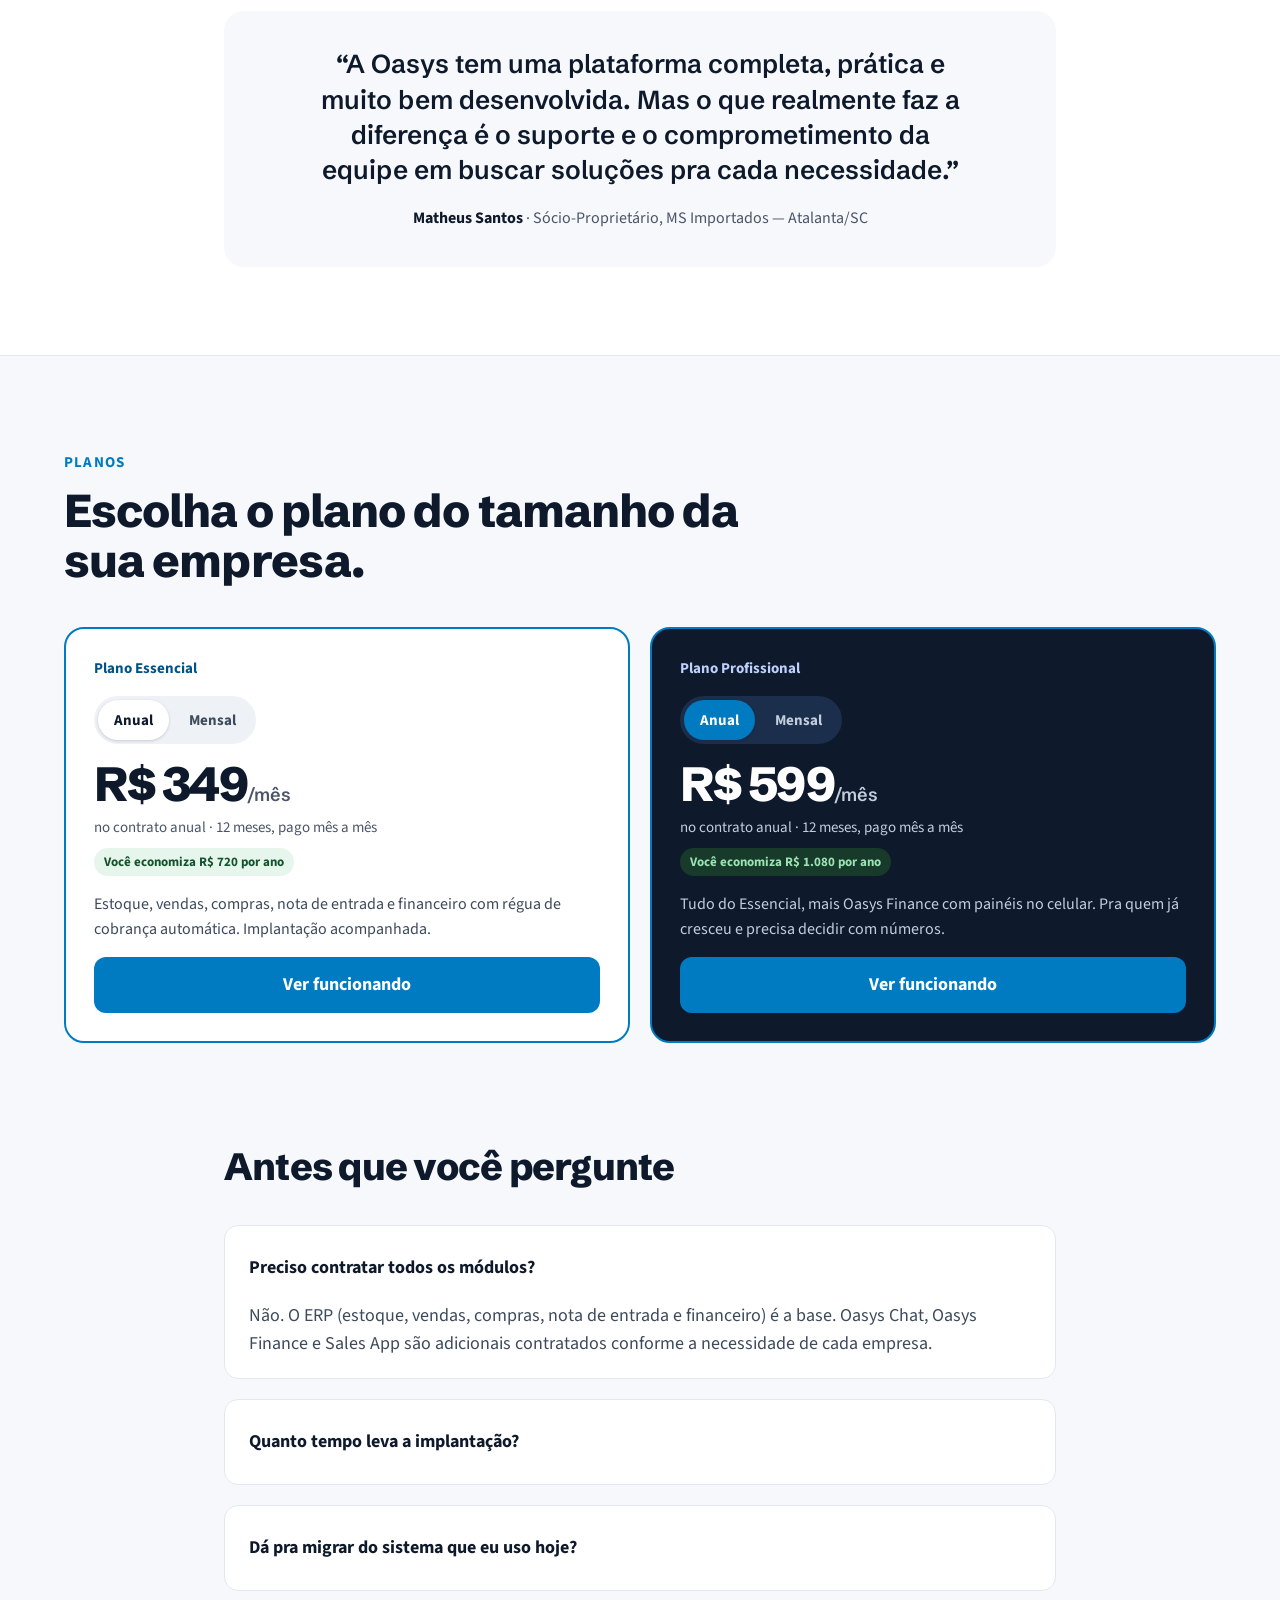
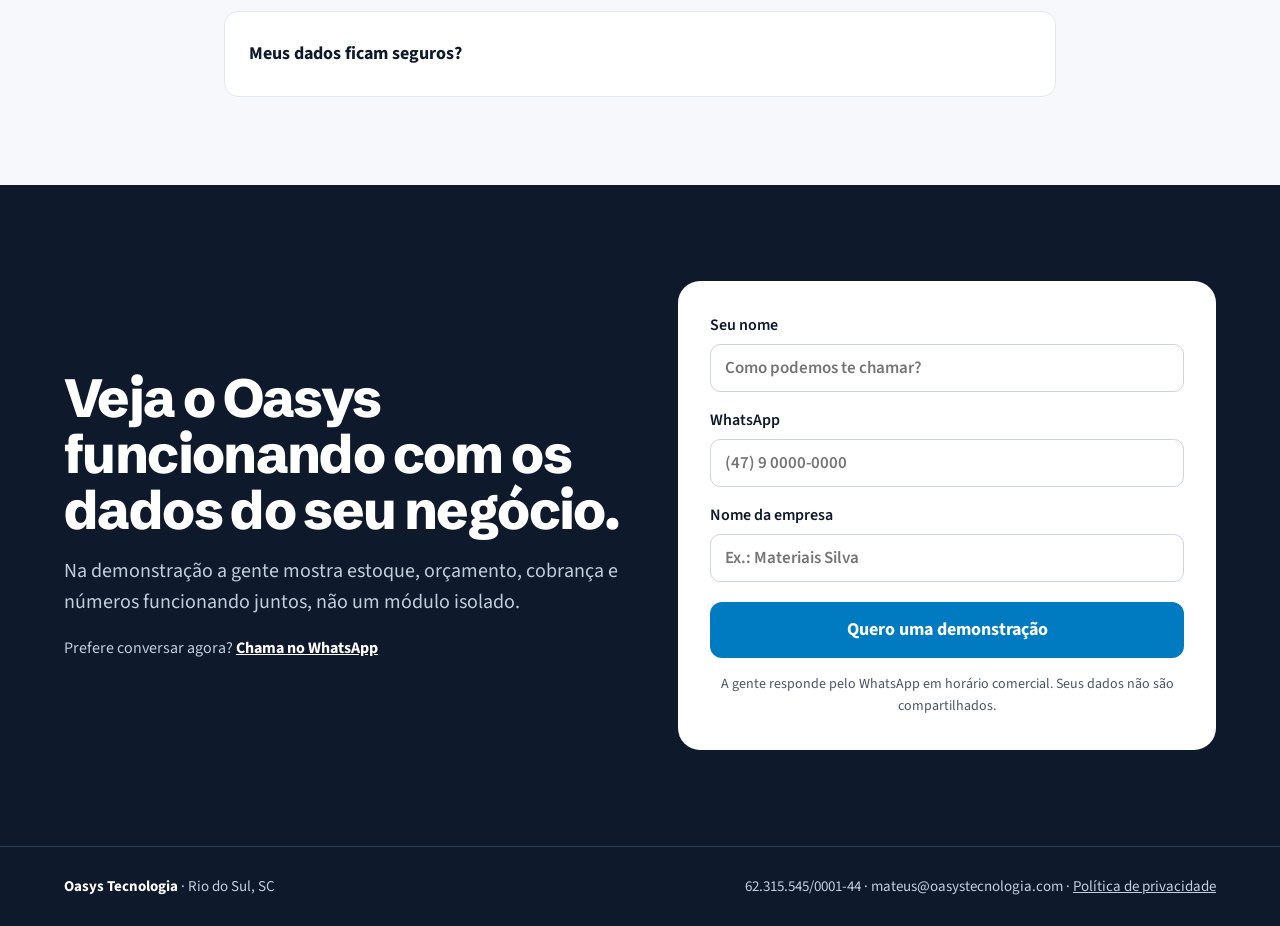
==== commit 0fda531a: "copy: novo título da seção de problemas na home Co-Authored-By: Claude Sonnet 5.5 <noreply@anthropic" ====
--- a/index.html
+++ b/index.html
@@ -107,8 +107,8 @@
 <section style="background: #0E1A2B; color: #FFFFFF">
 <div style="max-width: 1200px; margin: 0 auto; padding: clamp(52px, 6.9vw, 96px) 24px; display: flex; flex-direction: column; gap: 40px">
 <div class="rv" style="max-width: 760px; display: flex; flex-direction: column; gap: 12px">
-<h2 style="margin: 0; font-family: 'Schibsted Grotesk', sans-serif; font-weight: 800; font-size: clamp(32px, 3.8vw, 48px); line-height: 1.08; letter-spacing: -0.025em">Qual dessas dores é a sua empresa?</h2>
-<p style="margin: 0; color: #C3CEDD; font-size: 19px">Clique na que mais pesa hoje e veja como o Oasys resolve, com um simulador de verdade.</p>
+<h2 style="margin: 0; font-family: 'Schibsted Grotesk', sans-serif; font-weight: 800; font-size: clamp(32px, 3.8vw, 48px); line-height: 1.08; letter-spacing: -0.025em">O que mais atrapalha a sua empresa hoje?</h2>
+<p style="margin: 0; color: #C3CEDD; font-size: 19px">Escolha o problema que mais pesa e veja como o Oasys resolve, com um simulador de verdade.</p>
 </div>
 <div style="display: grid; grid-template-columns: repeat(auto-fit, minmax(300px, 1fr)); gap: 16px">
 <a class="rv card" href="estoque/" style="text-decoration: none; color: inherit; background: #FFFFFF; color: #0E1A2B; border-radius: 16px; padding: 28px; display: flex; flex-direction: column; gap: 8px"><strong style="font-family: 'Schibsted Grotesk', sans-serif; font-size: 21px">Estoque que não bate</strong><span style="color: #3D4A5C">Compra numa unidade, vende em outra, e a prateleira nunca fecha com o sistema.</span><span style="margin-top: auto; font-weight: 700; color: var(--azul)">Ver como resolve →</span></a>
--- a/assets/oasys.css
+++ b/assets/oasys.css
@@ -7,6 +7,9 @@
 input,select,button{font:inherit}
 button:focus-visible,a:focus-visible,input:focus-visible,summary:focus-visible{outline:3px solid #70CBFF;outline-offset:2px}
 img{max-width:100%;display:block}
+.scroll-limpo{scrollbar-width:none;-ms-overflow-style:none}
+.scroll-limpo::-webkit-scrollbar{display:none}
+.scroll-limpo>*{flex-shrink:0}
 
 .btn{transition:transform .2s cubic-bezier(.2,.8,.2,1),box-shadow .2s}
 .btn:active{transform:scale(.97)}
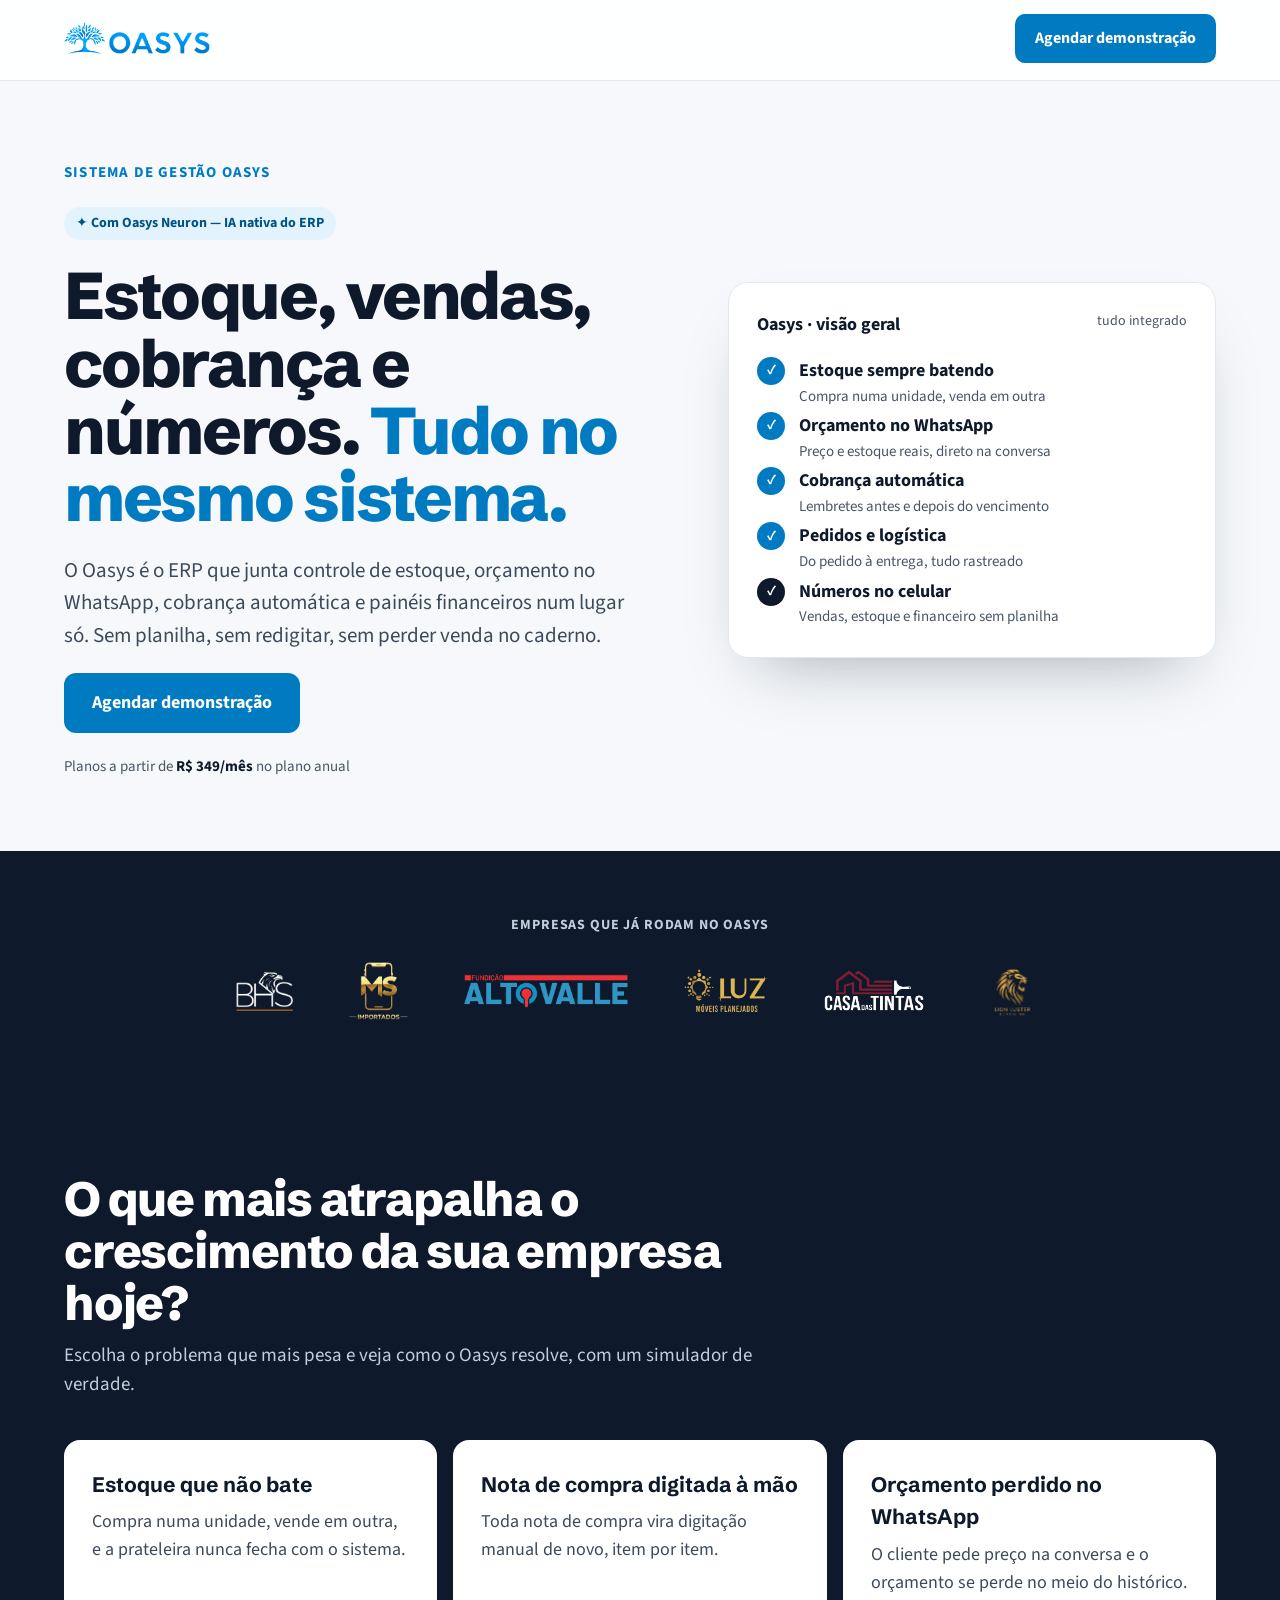
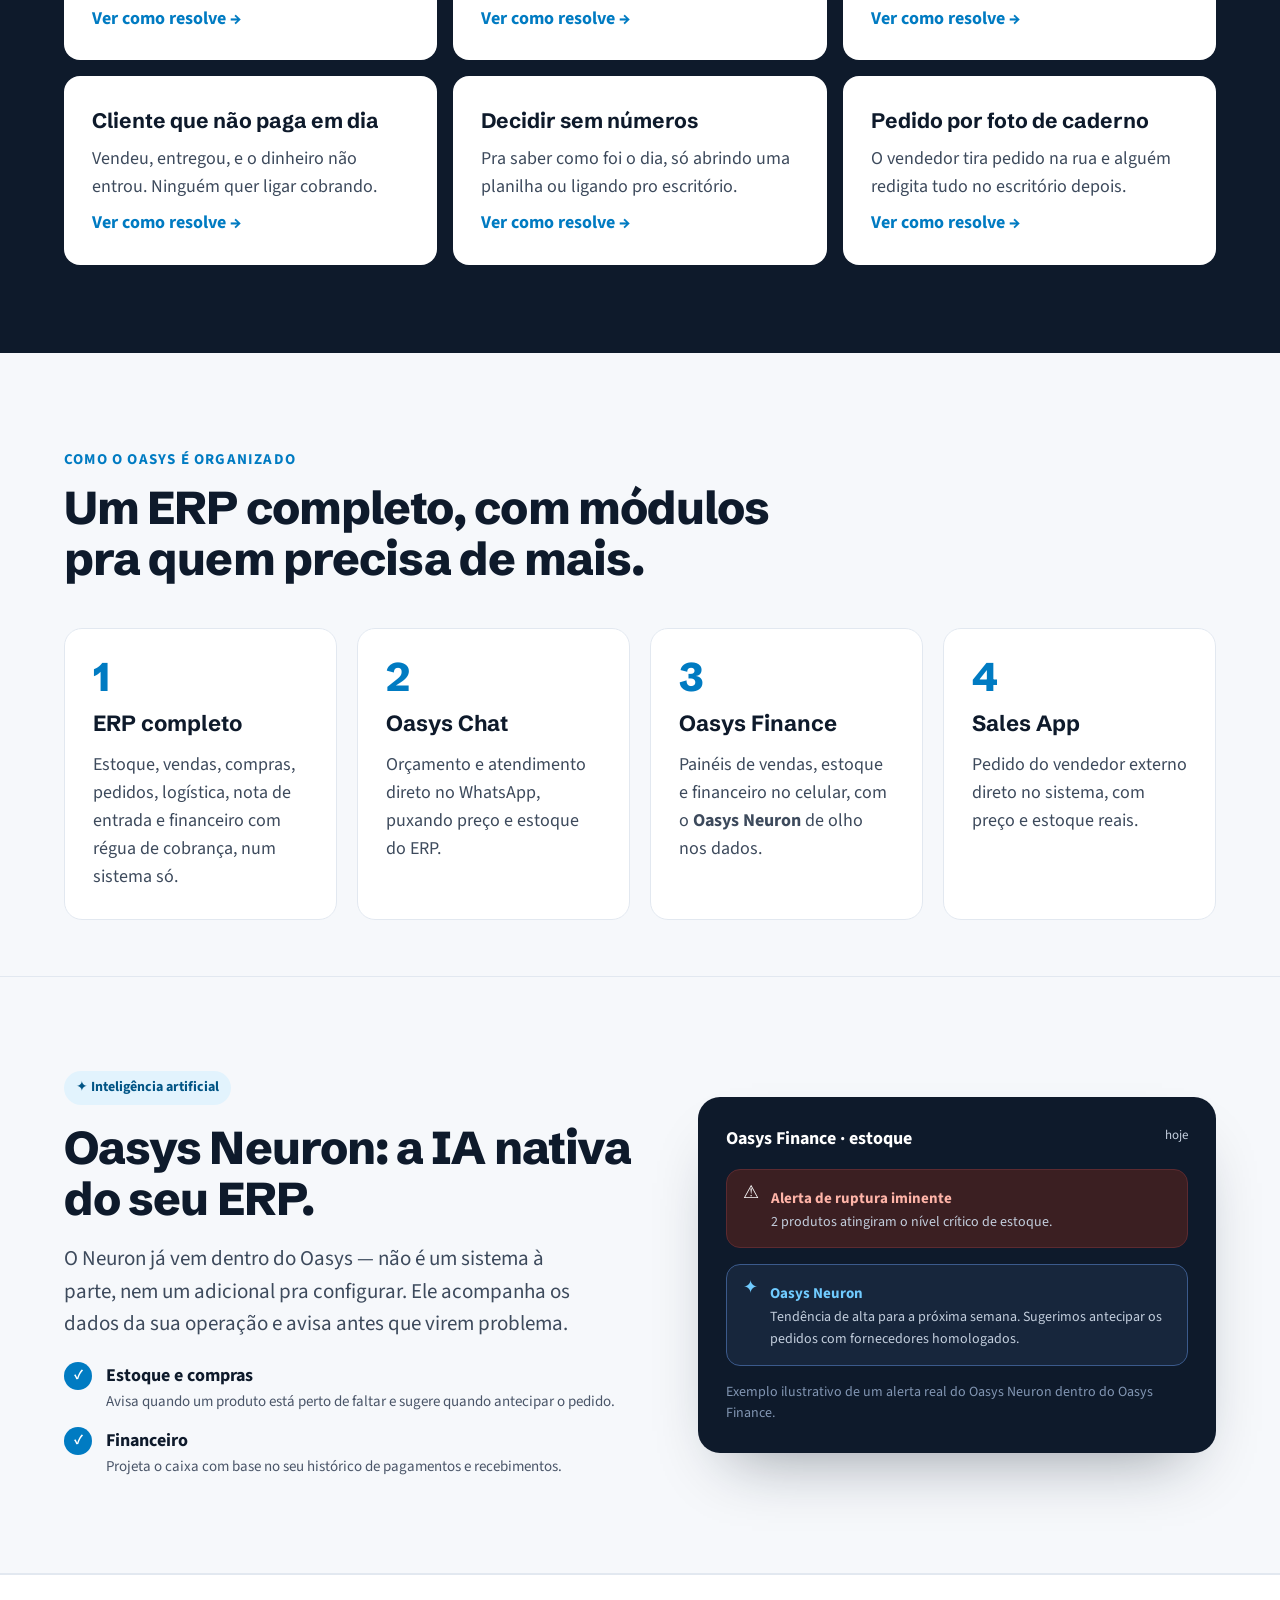
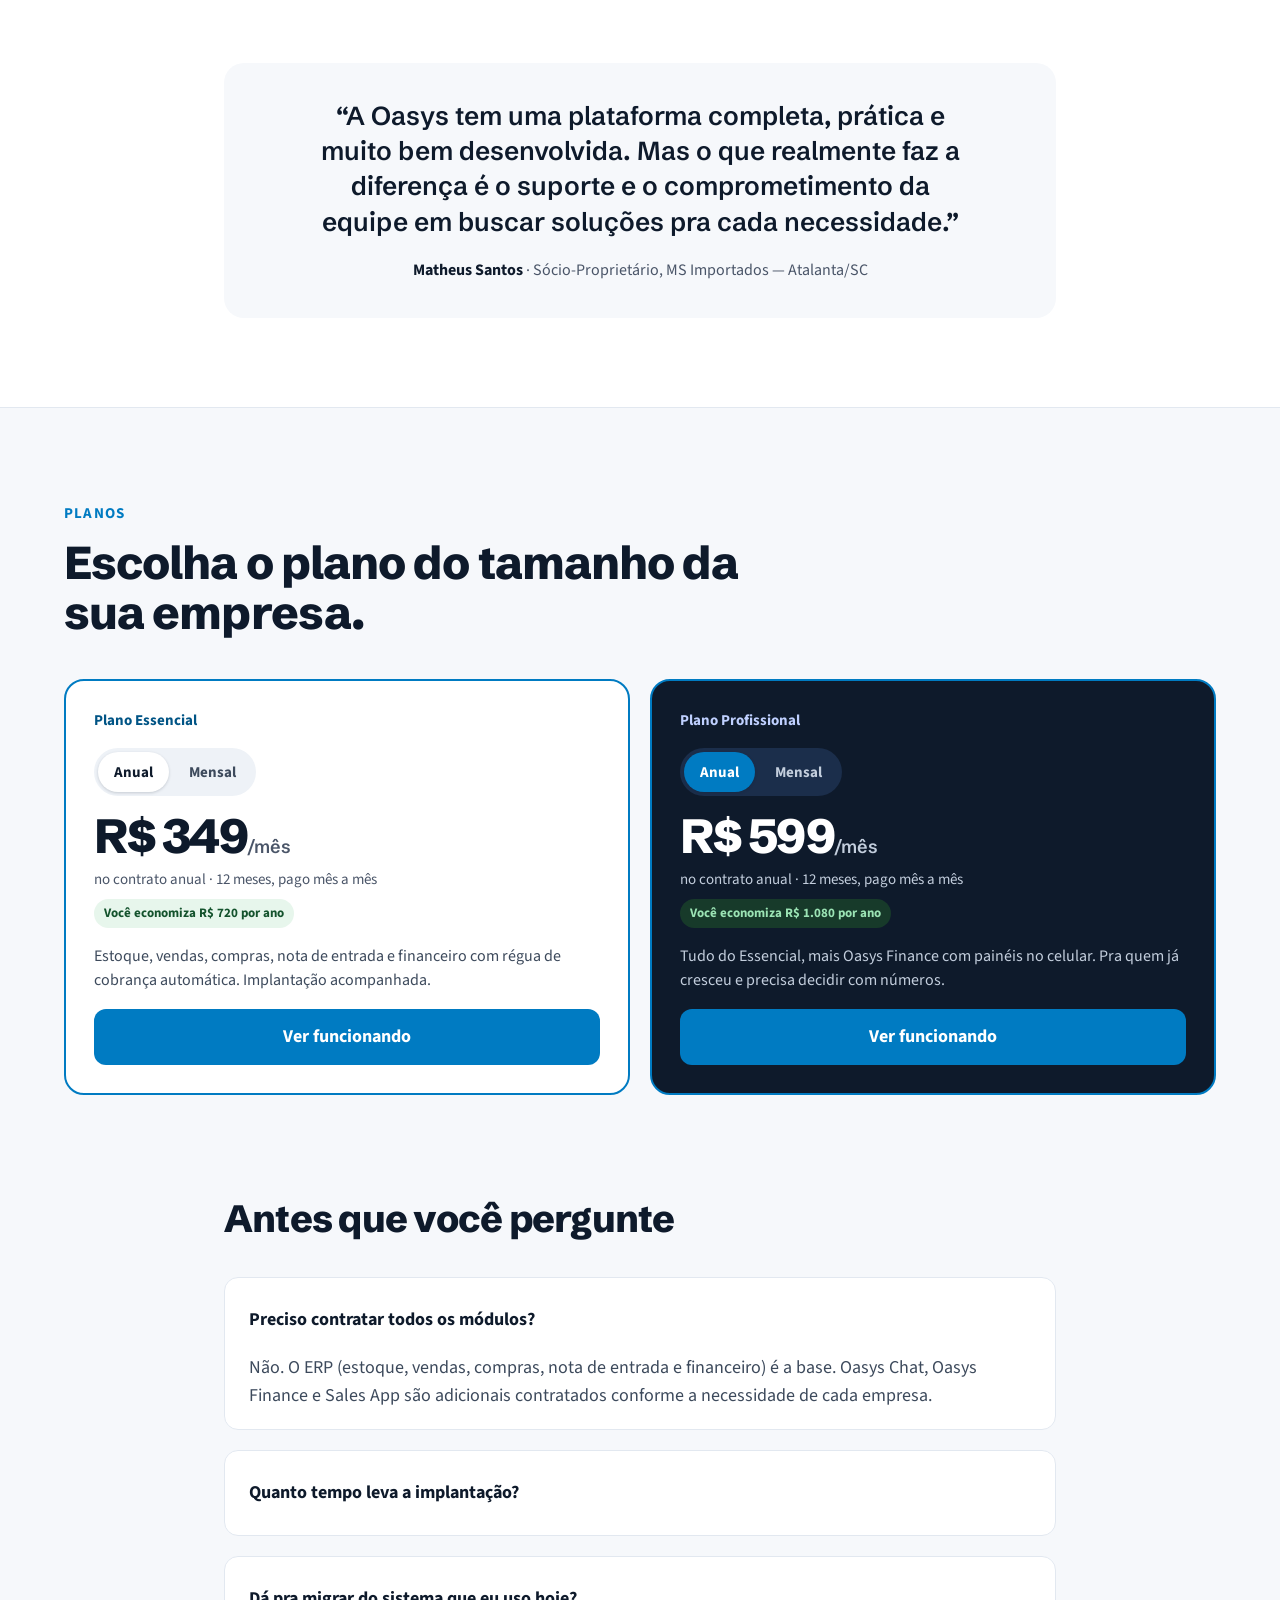
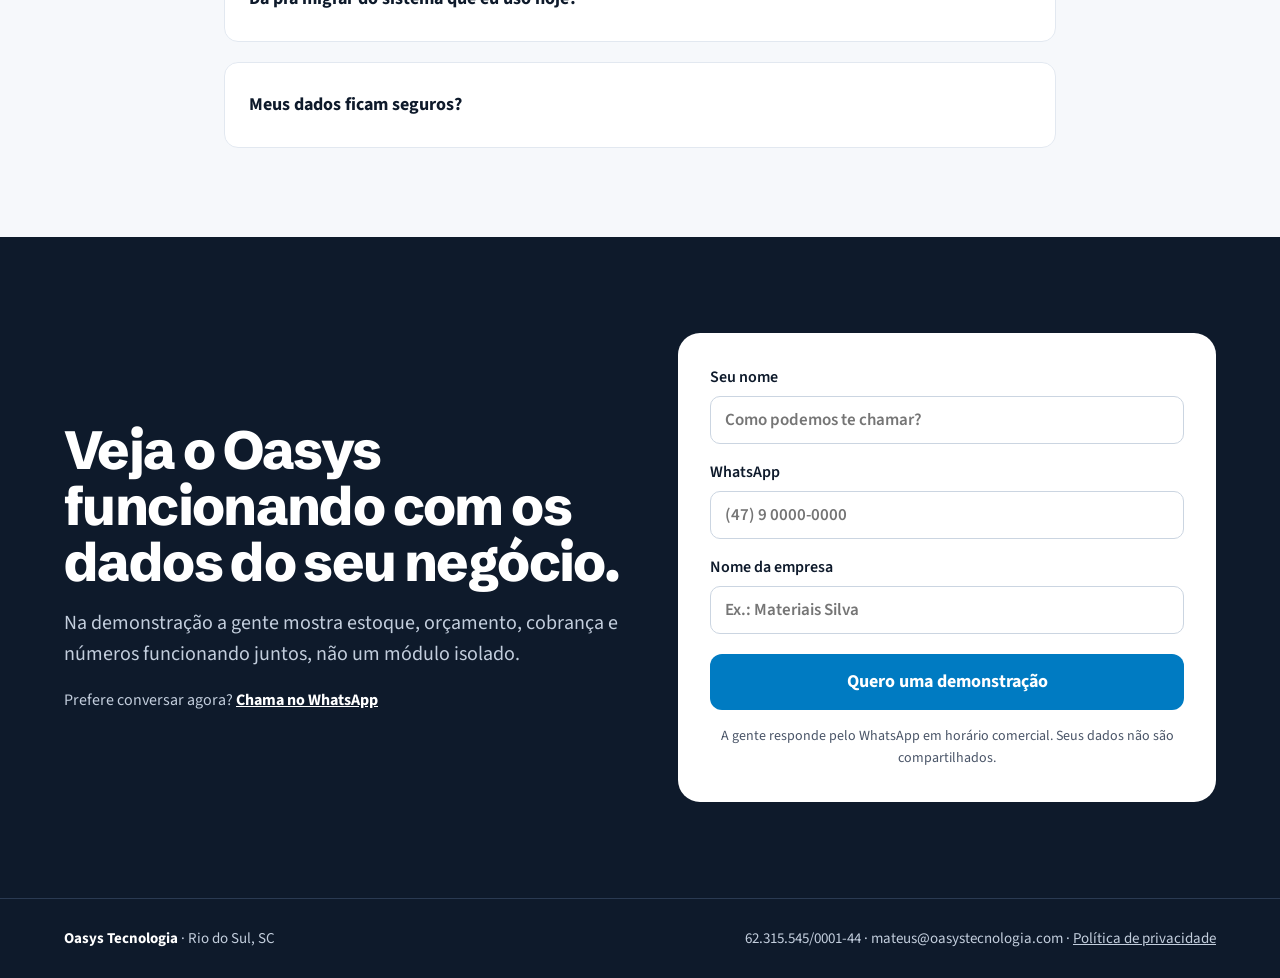
==== commit ab980188: "copy: título da seção de problemas menciona o crescimento da empresa Co-Authored-By: Claude Sonnet 5" ====
--- a/index.html
+++ b/index.html
@@ -107,7 +107,7 @@
 <section style="background: #0E1A2B; color: #FFFFFF">
 <div style="max-width: 1200px; margin: 0 auto; padding: clamp(52px, 6.9vw, 96px) 24px; display: flex; flex-direction: column; gap: 40px">
 <div class="rv" style="max-width: 760px; display: flex; flex-direction: column; gap: 12px">
-<h2 style="margin: 0; font-family: 'Schibsted Grotesk', sans-serif; font-weight: 800; font-size: clamp(32px, 3.8vw, 48px); line-height: 1.08; letter-spacing: -0.025em">O que mais atrapalha a sua empresa hoje?</h2>
+<h2 style="margin: 0; font-family: 'Schibsted Grotesk', sans-serif; font-weight: 800; font-size: clamp(32px, 3.8vw, 48px); line-height: 1.08; letter-spacing: -0.025em">O que mais atrapalha o crescimento da sua empresa hoje?</h2>
 <p style="margin: 0; color: #C3CEDD; font-size: 19px">Escolha o problema que mais pesa e veja como o Oasys resolve, com um simulador de verdade.</p>
 </div>
 <div style="display: grid; grid-template-columns: repeat(auto-fit, minmax(300px, 1fr)); gap: 16px">
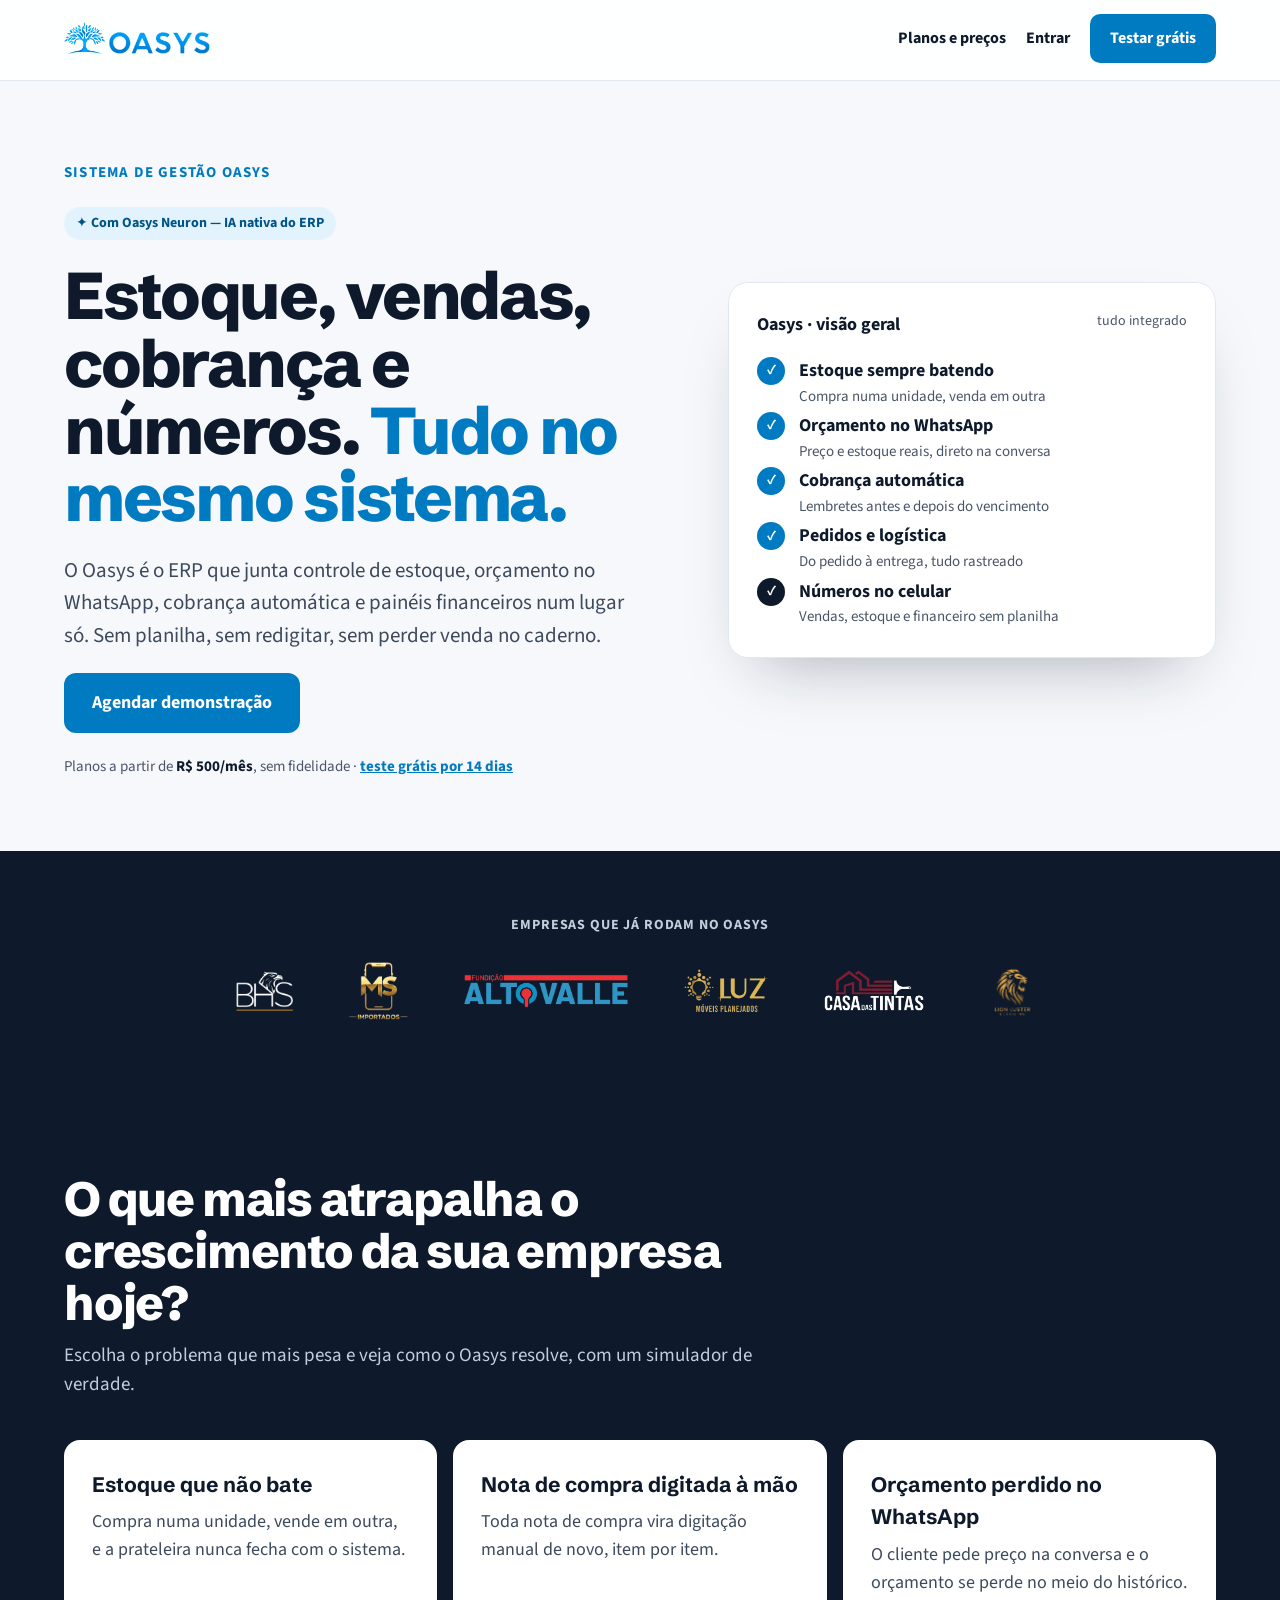
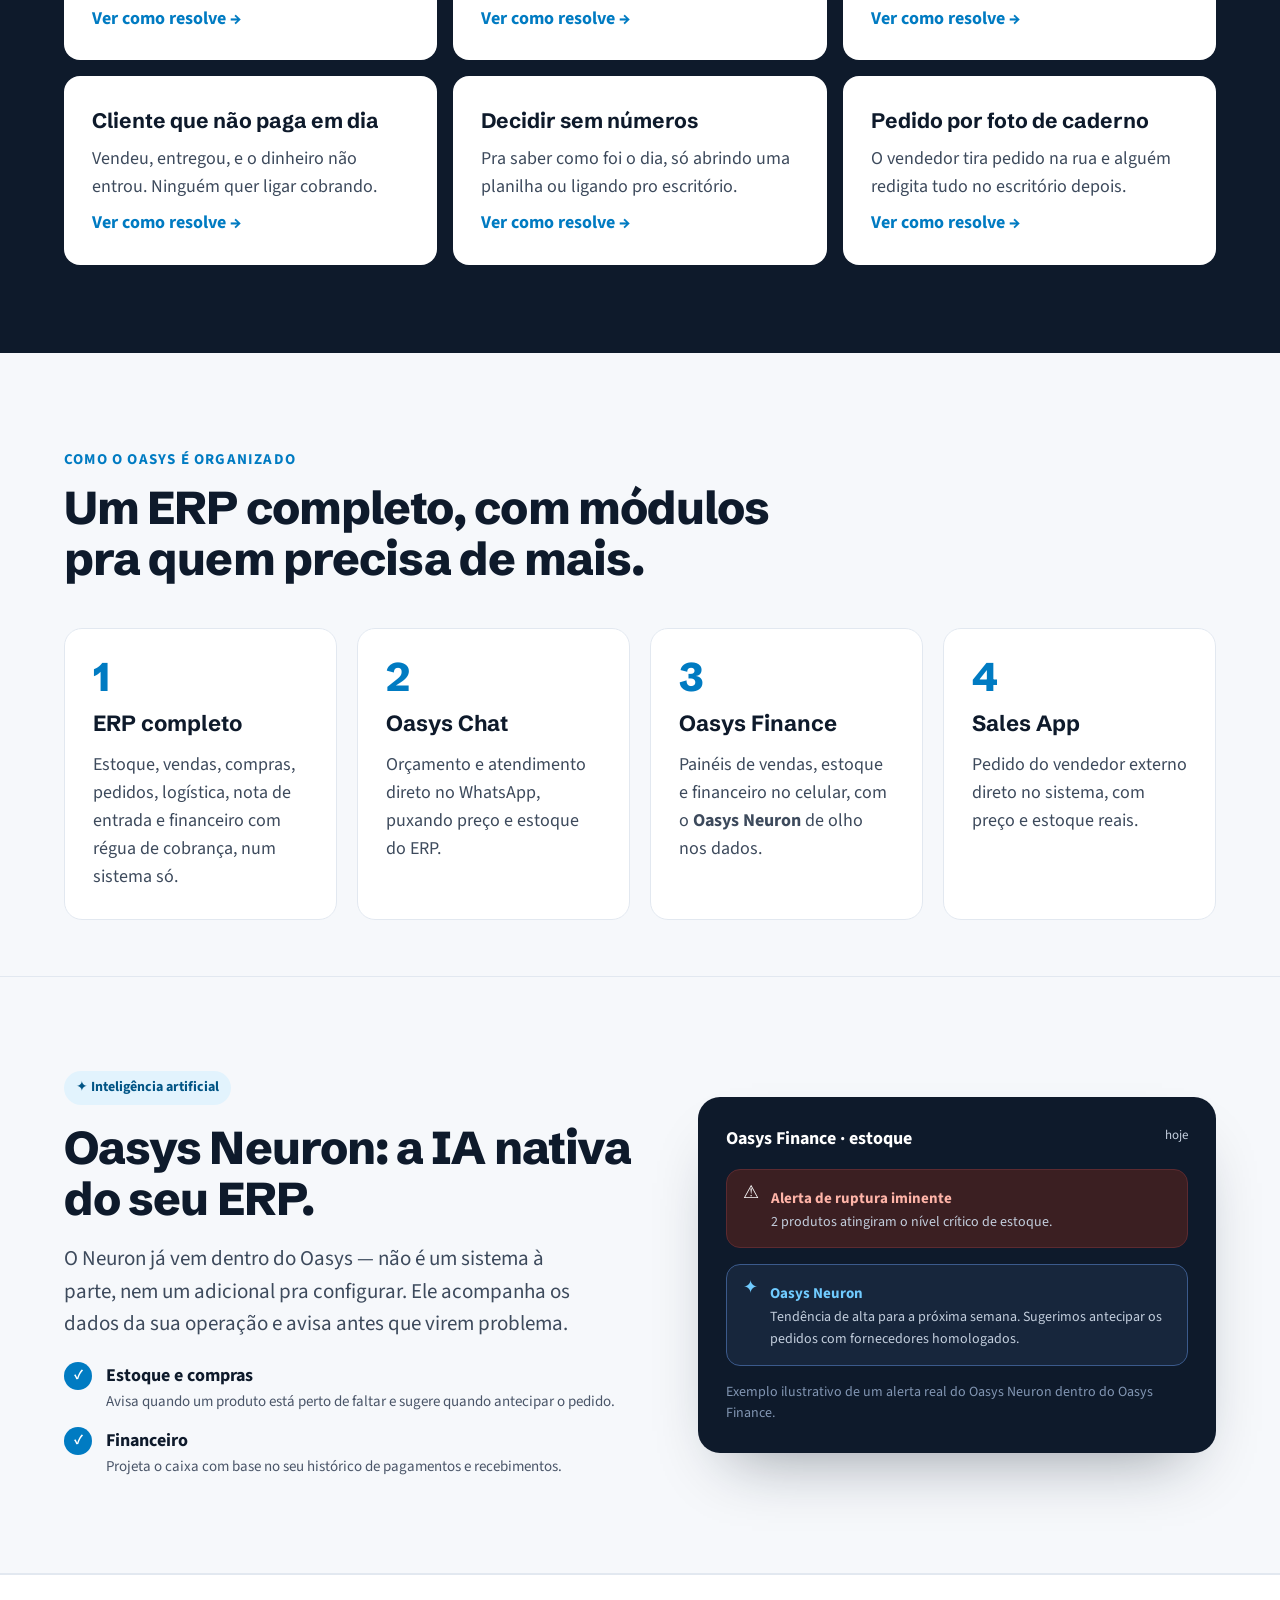
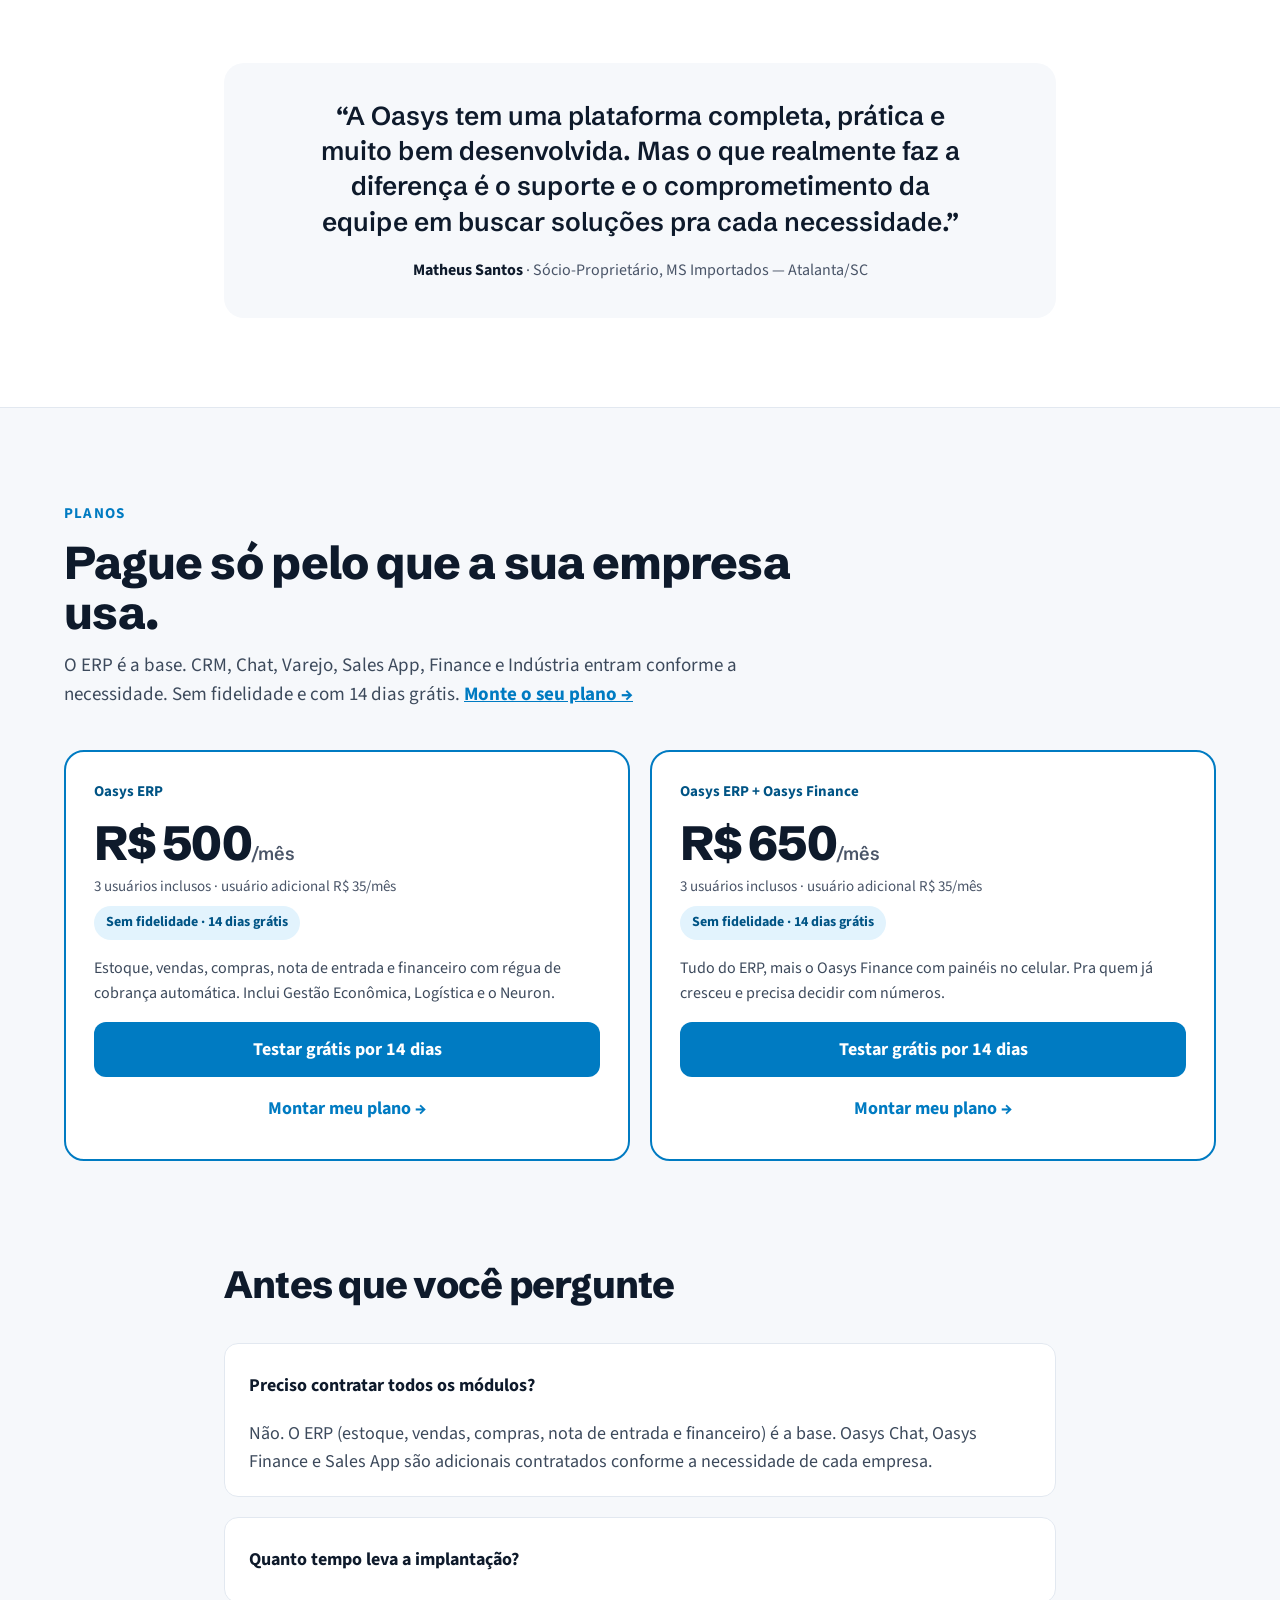
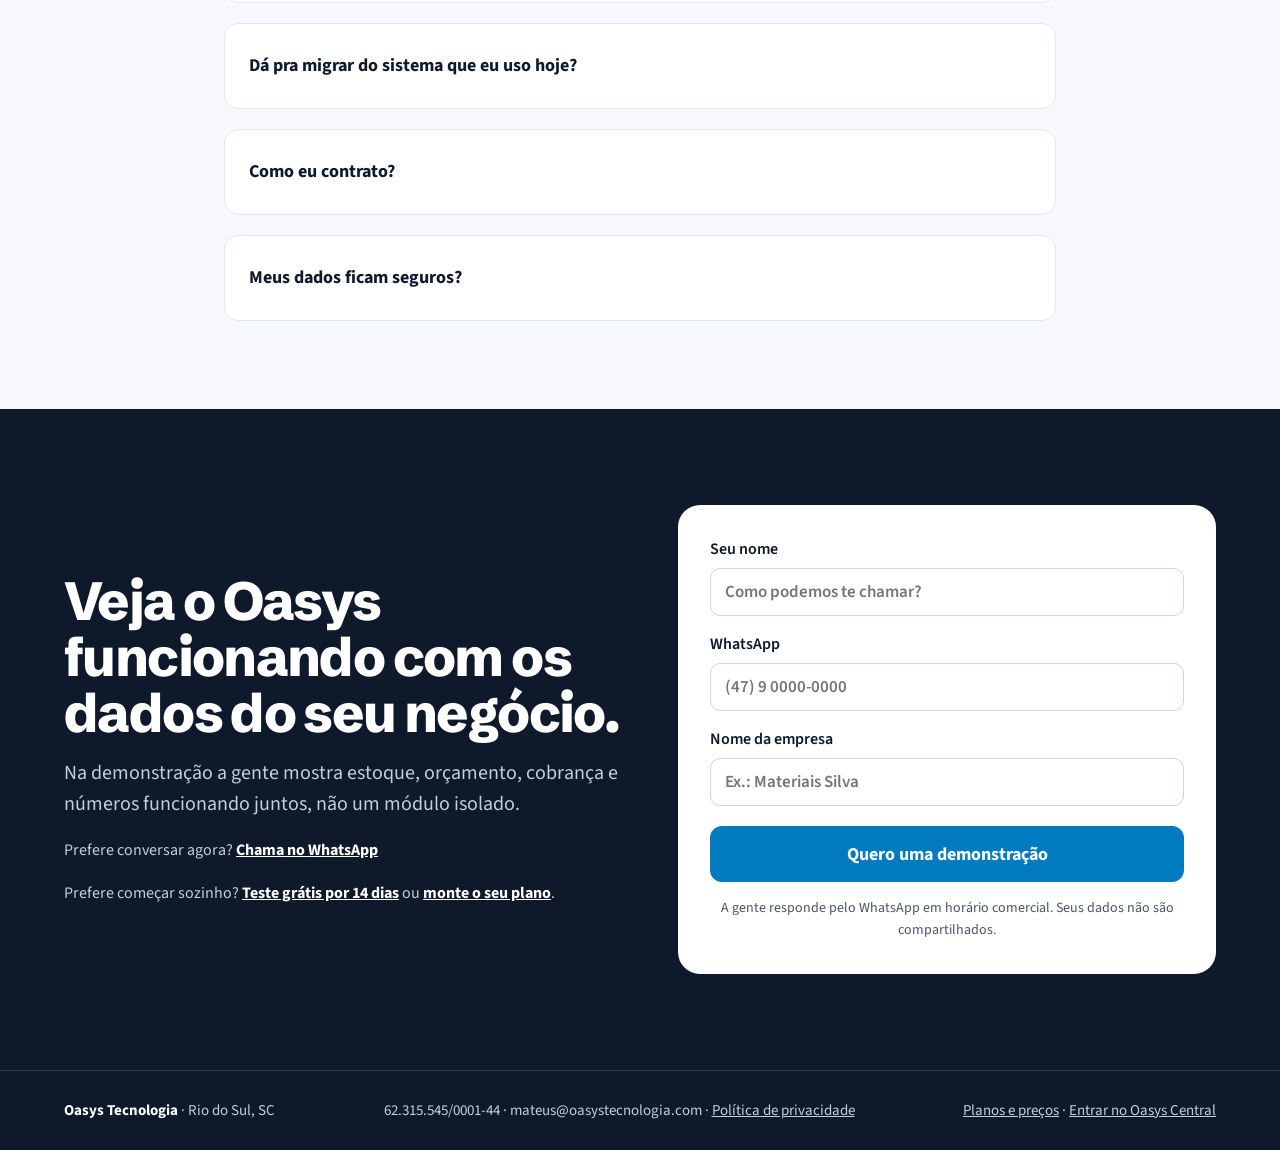
==== commit 1cea64e5: "landing page alinhada ao Oasys Central e à contratação pelo site - Cabeçalho de todas as páginas com" ====
--- a/index.html
+++ b/index.html
@@ -57,7 +57,7 @@
 <header style="position: sticky; top: 0; z-index: 50; background: rgba(255,255,255,0.88); backdrop-filter: blur(12px); -webkit-backdrop-filter: blur(12px); border-bottom: 1px solid #E2E8F0">
 <div style="max-width: 1200px; margin: 0 auto; padding: 14px 24px; display: flex; align-items: center; justify-content: space-between; gap: 16px">
 <a href="/" aria-label="Oasys — página inicial" style="display: inline-flex; align-items: center; text-decoration: none"><img src="assets/logohorizontal.png" alt="Oasys" style="height: 32px; width: auto; display: block"></a>
-<a class="btn" href="#demo" style="background: var(--azul); color: #FFFFFF; text-decoration: none; font-weight: 700; font-size: 16px; padding: 12px 20px; border-radius: 10px; min-height: 44px; box-sizing: border-box; display: inline-flex; align-items: center">Agendar demonstração</a>
+<nav class="oz-nav" aria-label="Principal"><a class="oz-nav-sec" href="/planos/">Planos e preços</a><a href="https://app.oasystecnologia.com/central/conta" data-central-href="/central/conta">Entrar</a><a class="oz-nav-cta" href="/comecar/">Testar grátis</a></nav>
 </div>
 <div class="prog" aria-hidden="true" style="height: 3px; background: var(--azul); transform: scaleX(0); transform-origin: left"></div>
 </header>
@@ -74,7 +74,7 @@
 <div class="load d4" style="display: flex; flex-wrap: wrap; gap: 12px">
 <a class="btn" href="#demo" style="background: var(--azul); color: #FFFFFF; text-decoration: none; font-weight: 700; padding: 16px 28px; border-radius: 12px; min-height: 52px; box-sizing: border-box; display: inline-flex; align-items: center">Agendar demonstração</a>
 </div>
-<p class="load d5" style="margin: 0; font-size: 15px; color: #4A5568">Planos a partir de <strong style="color: #0E1A2B">R$ 349/mês</strong> no plano anual</p>
+<p class="load d5" style="margin: 0; font-size: 15px; color: #4A5568">Planos a partir de <strong data-preco-de="erp" style="color: #0E1A2B">R$ 500/mês</strong>, sem fidelidade · <a href="/comecar/" style="font-weight: 700">teste grátis por 14 dias</a></p>
 </div>
 <div class="par" style="flex: 1 1 400px; min-width: 0">
 <div class="load d3" style="background: #FFFFFF; border: 1px solid #E2E8F0; border-radius: 20px; padding: 28px; display: flex; flex-direction: column; gap: 4px; box-shadow: 0 32px 64px -32px rgba(14,26,43,0.35)">
@@ -176,11 +176,12 @@
 <section style="max-width: 1200px; margin: 0 auto; padding: clamp(56px, 7.4vw, 104px) 24px; display: flex; flex-direction: column; gap: 40px">
 <div class="rv" style="max-width: 760px; display: flex; flex-direction: column; gap: 12px">
 <p style="margin: 0; font-weight: 700; font-size: 15px; letter-spacing: 0.08em; text-transform: uppercase; color: var(--azul)">Planos</p>
-<h2 style="margin: 0; font-family: 'Schibsted Grotesk', sans-serif; font-weight: 800; font-size: clamp(32px, 3.6vw, 46px); line-height: 1.1; letter-spacing: -0.02em">Escolha o plano do tamanho da sua empresa.</h2>
+<h2 style="margin: 0; font-family: 'Schibsted Grotesk', sans-serif; font-weight: 800; font-size: clamp(32px, 3.6vw, 46px); line-height: 1.1; letter-spacing: -0.02em">Pague só pelo que a sua empresa usa.</h2>
+<p style="margin: 0; color: #3D4A5C; font-size: 19px">O ERP é a base. CRM, Chat, Varejo, Sales App, Finance e Indústria entram conforme a necessidade. Sem fidelidade e com 14 dias grátis. <a href="/planos/" style="font-weight: 700">Monte o seu plano →</a></p>
 </div>
 <div style="display: grid; grid-template-columns: repeat(auto-fit, minmax(320px, 1fr)); gap: 20px; align-items: stretch">
-<div class="rvl" data-widget="preco" data-plano="essencial" data-desc="Estoque, vendas, compras, nota de entrada e financeiro com régua de cobrança automática. Implantação acompanhada."></div>
-<div class="rvr" data-widget="preco" data-plano="profissional" data-desc="Tudo do Essencial, mais Oasys Finance com painéis no celular. Pra quem já cresceu e precisa decidir com números."></div>
+<div class="rvl" data-widget="preco" data-plano="erp" data-desc="Estoque, vendas, compras, nota de entrada e financeiro com régua de cobrança automática. Inclui Gestão Econômica, Logística e o Neuron."></div>
+<div class="rvr" data-widget="preco" data-plano="erp,finance" data-desc="Tudo do ERP, mais o Oasys Finance com painéis no celular. Pra quem já cresceu e precisa decidir com números."></div>
 </div>
 </section>
 
@@ -189,7 +190,8 @@
 <h2 class="rv" style="margin: 0 0 8px; font-family: 'Schibsted Grotesk', sans-serif; font-weight: 800; font-size: clamp(28px, 3vw, 38px); letter-spacing: -0.02em">Antes que você pergunte</h2>
 <details class="rv" open style="background: #FFFFFF; border: 1px solid #E2E8F0; border-radius: 14px; padding: 20px 24px"><summary style="font-weight: 700; cursor: pointer">Preciso contratar todos os módulos?</summary><p style="margin: 12px 0 0; color: #3D4A5C">Não. O ERP (estoque, vendas, compras, nota de entrada e financeiro) é a base. Oasys Chat, Oasys Finance e Sales App são adicionais contratados conforme a necessidade de cada empresa.</p></details>
 <details class="rv" style="background: #FFFFFF; border: 1px solid #E2E8F0; border-radius: 14px; padding: 20px 24px"><summary style="font-weight: 700; cursor: pointer">Quanto tempo leva a implantação?</summary><p style="margin: 12px 0 0; color: #3D4A5C">Em média, 20 dias, do cadastro inicial até a primeira venda emitida pelo Oasys. O prazo depende do volume de produtos e de quanto dá para migrar do sistema atual. Nossa equipe acompanha cada etapa: configuração, importação de dados, treinamento da equipe e acompanhamento nas primeiras semanas de uso.</p></details>
-<details class="rv" style="background: #FFFFFF; border: 1px solid #E2E8F0; border-radius: 14px; padding: 20px 24px"><summary style="font-weight: 700; cursor: pointer">Dá pra migrar do sistema que eu uso hoje?</summary><p style="margin: 12px 0 0; color: #3D4A5C">Sim. Importamos os principais cadastros do seu sistema atual: produtos, clientes, fornecedores e contas a receber/pagar. Você nos envia uma exportação (planilha ou backup), nós tratamos e importamos os dados, e você confere antes de começarmos a operar. Se o sistema antigo não exporta, montamos com você uma planilha modelo.</p></details>
+<details class="rv" style="background: #FFFFFF; border: 1px solid #E2E8F0; border-radius: 14px; padding: 20px 24px"><summary style="font-weight: 700; cursor: pointer">Dá pra migrar do sistema que eu uso hoje?</summary><p style="margin: 12px 0 0; color: #3D4A5C">Sim. Importamos os principais cadastros do seu sistema atual: produtos, clientes, fornecedores e contas a receber/pagar. Você nos envia uma exportação (planilha ou backup), nós tratamos e importamos os dados, e você confere antes de começarmos a operar. Se o sistema antigo não exporta, montamos com você uma planilha modelo. A migração tem um setup com valor combinado conforme o volume de dados: na contratação, marque que vai migrar e a gente combina pelo WhatsApp.</p></details>
+<details class="rv" style="background: #FFFFFF; border: 1px solid #E2E8F0; border-radius: 14px; padding: 20px 24px"><summary style="font-weight: 700; cursor: pointer">Como eu contrato?</summary><p style="margin: 12px 0 0; color: #3D4A5C">Comece pelo <a href="/comecar/">teste grátis</a>: o seu ambiente fica pronto em um minuto. Quando decidir, escolha o plano no Oasys Central e pague por Pix, boleto ou cartão; tudo o que você cadastrou no teste continua no lugar. Não tem fidelidade.</p></details>
 <details class="rv" style="background: #FFFFFF; border: 1px solid #E2E8F0; border-radius: 14px; padding: 20px 24px"><summary style="font-weight: 700; cursor: pointer">Meus dados ficam seguros?</summary><p style="margin: 12px 0 0; color: #3D4A5C">Sim. O Oasys roda em servidores em nuvem, com backup automático diário e acesso protegido por usuário e senha, com permissões por função. Seus dados são seus: se um dia você sair, entregamos uma exportação completa. Seguimos a LGPD no tratamento das informações.</p></details>
 </section>
 
@@ -199,6 +201,7 @@
 <h2 style="margin: 0; font-family: 'Schibsted Grotesk', sans-serif; font-weight: 800; font-size: clamp(34px, 4.2vw, 54px); line-height: 1.04; letter-spacing: -0.03em">Veja o Oasys funcionando com os dados do seu negócio.</h2>
 <p style="margin: 0; color: #C3CEDD; font-size: 20px">Na demonstração a gente mostra estoque, orçamento, cobrança e números funcionando juntos, não um módulo isolado.</p>
 <p style="margin: 0; color: #C3CEDD; font-size: 16px">Prefere conversar agora? <a href="https://wa.me/554731804931" style="color: #FFFFFF; font-weight: 700">Chama no WhatsApp</a></p>
+<p style="margin: 0; color: #C3CEDD; font-size: 16px">Prefere começar sozinho? <a href="/comecar/" style="color: #FFFFFF; font-weight: 700">Teste grátis por 14 dias</a> ou <a href="/planos/" style="color: #FFFFFF; font-weight: 700">monte o seu plano</a>.</p>
 </div>
 <form class="rvr" data-form="demo" data-endpoint="/leads.php" novalidate style="flex: 1 1 420px; min-width: 0; background: #FFFFFF; color: var(--tinta); border-radius: 22px; padding: 32px">
 <div data-campos style="display: flex; flex-direction: column; gap: 16px">
@@ -226,6 +229,7 @@
 <div style="max-width: 1200px; margin: 0 auto; padding: 28px 24px; display: flex; flex-wrap: wrap; justify-content: space-between; gap: 12px; font-size: 15px">
 <span><strong style="color: #FFFFFF">Oasys Tecnologia</strong> · Rio do Sul, SC</span>
 <span>62.315.545/0001-44 · mateus@oasystecnologia.com · <a href="/politica-de-privacidade.html" style="color: #C3CEDD">Política de privacidade</a></span>
+<span><a href="/planos/" style="color: #C3CEDD">Planos e preços</a> · <a href="https://app.oasystecnologia.com/central/conta" data-central-href="/central/conta" style="color: #C3CEDD">Entrar no Oasys Central</a></span>
 </div>
 </footer>
 </div>
--- a/assets/oasys.css
+++ b/assets/oasys.css
@@ -146,3 +146,16 @@
   .mbar a:first-child{font-size:16px}
 }
 @media (prefers-reduced-motion:reduce){.mbar{transition:none}}
+
+/* Navegação do cabeçalho: planos, entrada no Oasys Central e teste grátis */
+.oz-nav{display:flex;align-items:center;gap:6px 20px;flex-wrap:wrap;justify-content:flex-end}
+.oz-nav a{font-weight:700;font-size:16px;text-decoration:none;color:var(--tinta)}
+.oz-nav a:hover{color:var(--azul)}
+.oz-nav .oz-nav-cta{background:var(--azul);color:#fff;padding:12px 20px;border-radius:10px;min-height:44px;box-sizing:border-box;display:inline-flex;align-items:center}
+.oz-nav .oz-nav-cta:hover{color:#fff;background:var(--azul-esc)}
+@media (max-width:640px){
+  .oz-nav{gap:14px}
+  .oz-nav .oz-nav-sec{display:none}
+  .oz-nav .oz-nav-cta{padding:10px 14px;font-size:15px}
+}
+
